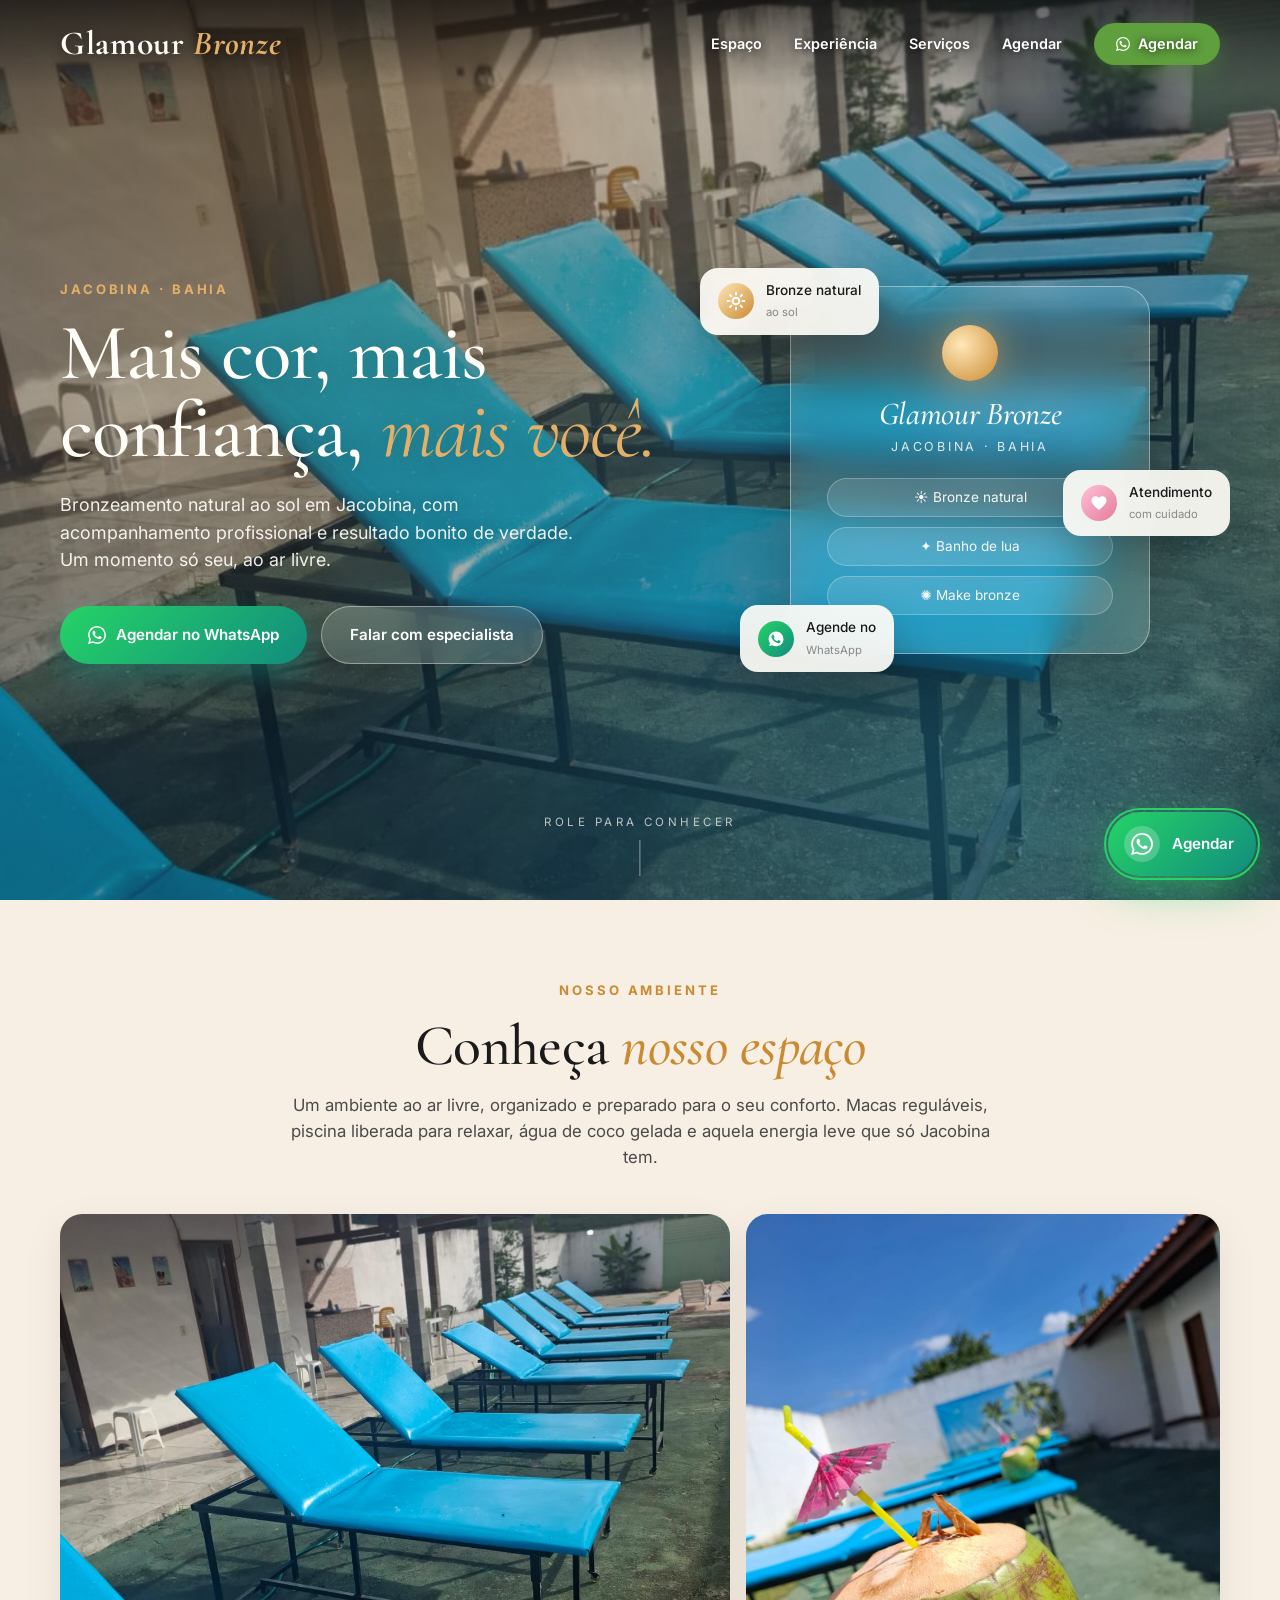
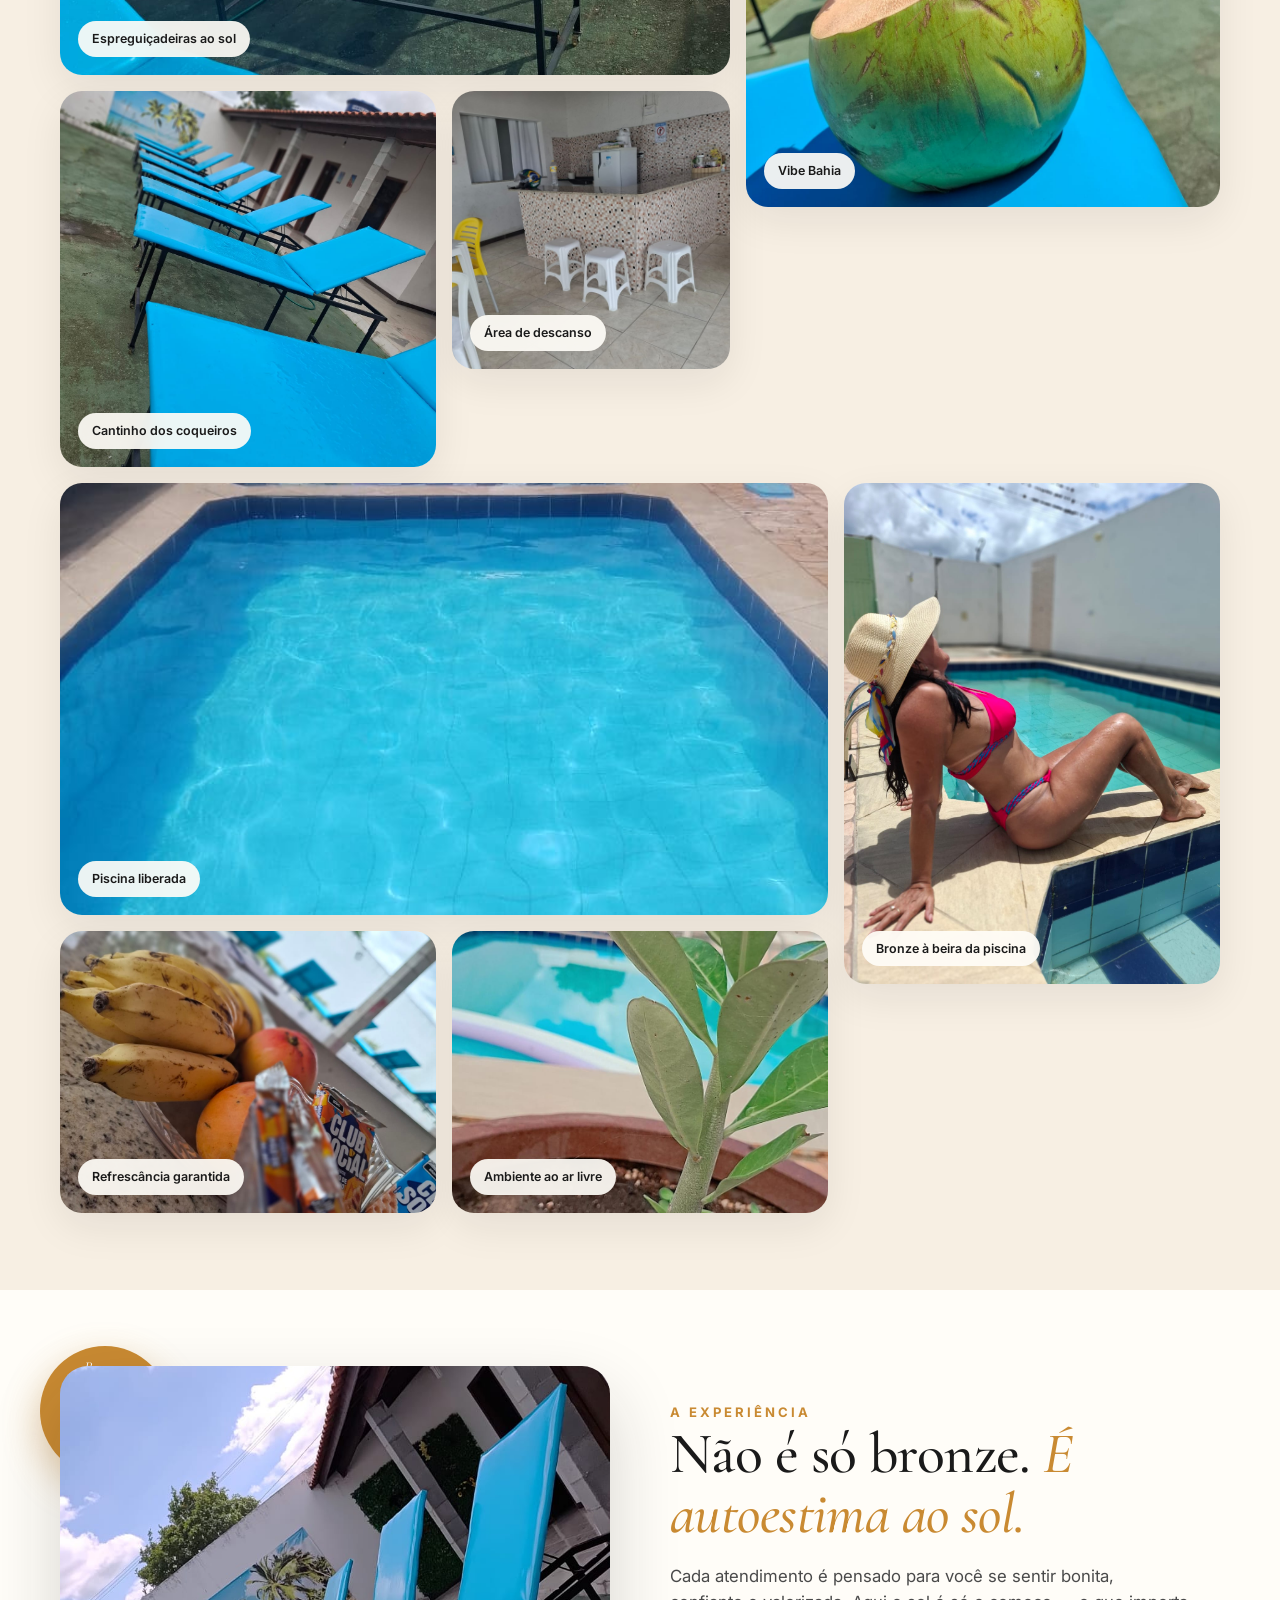
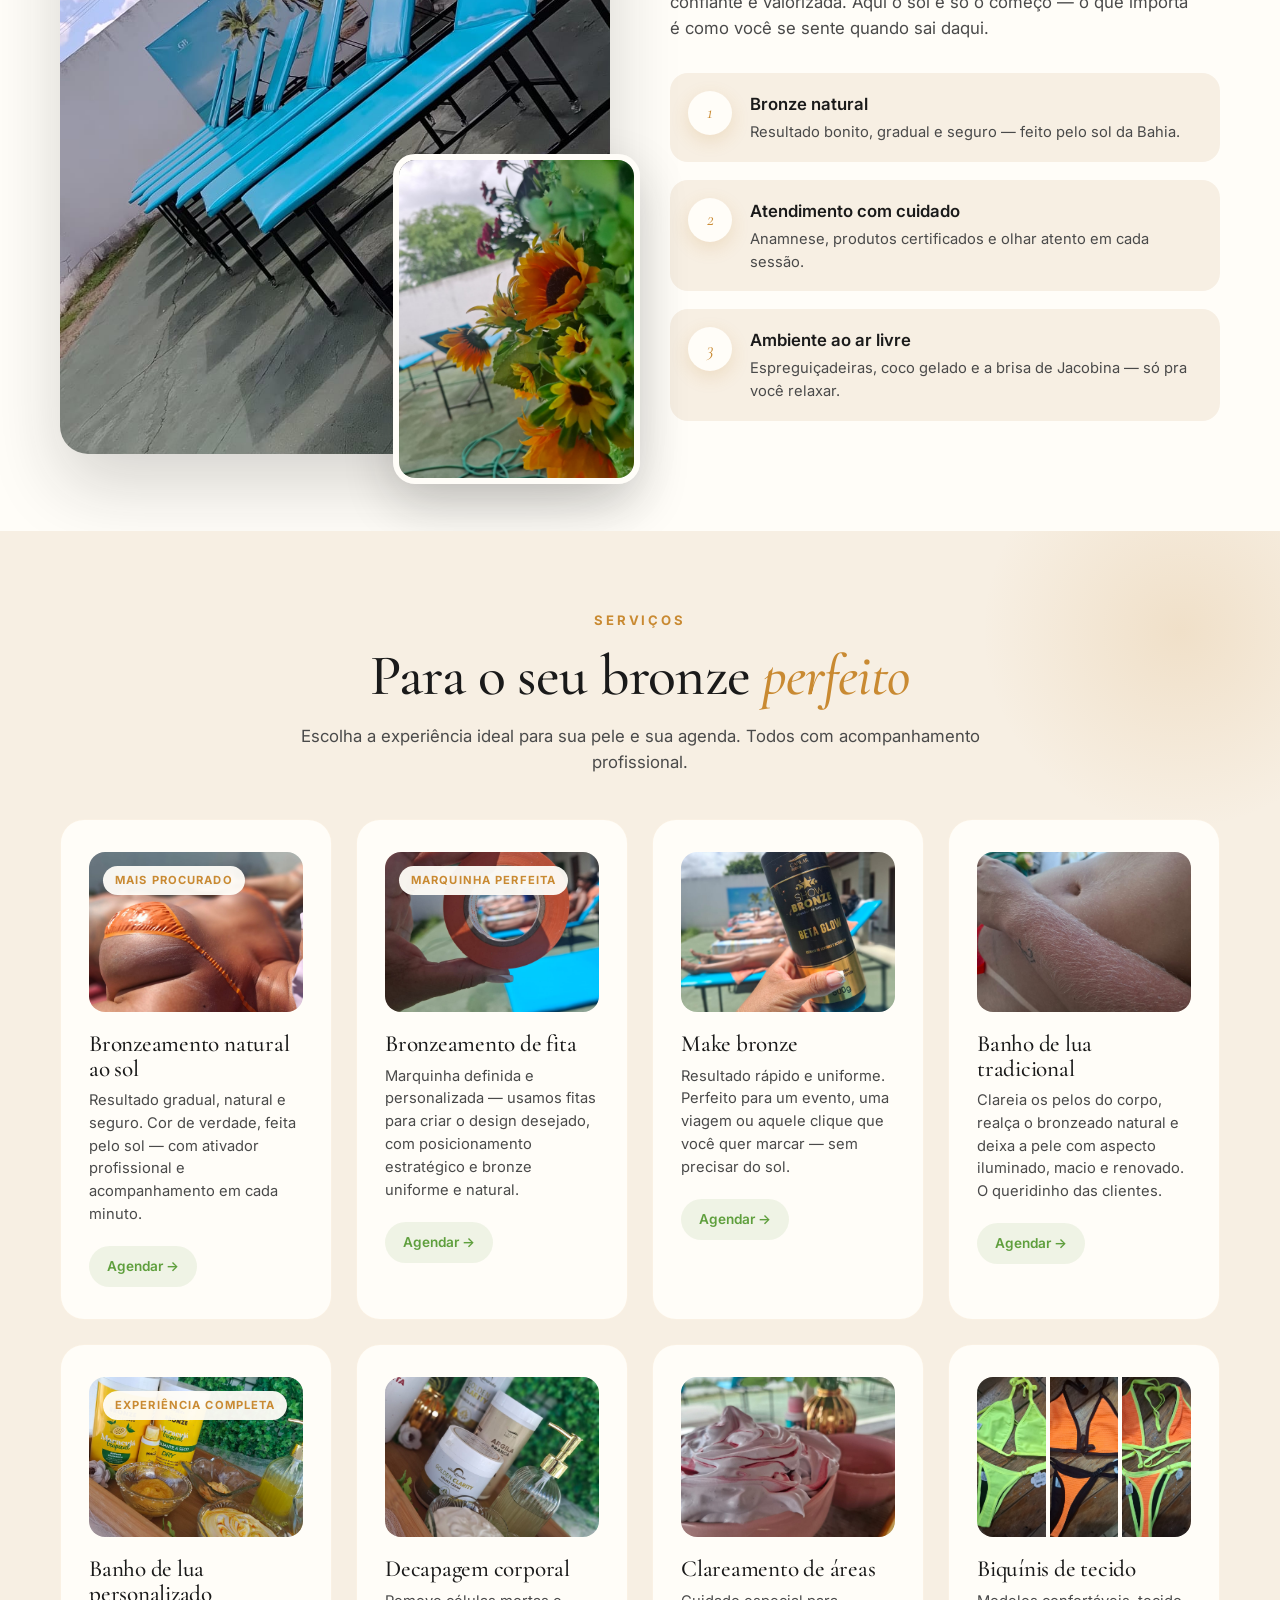
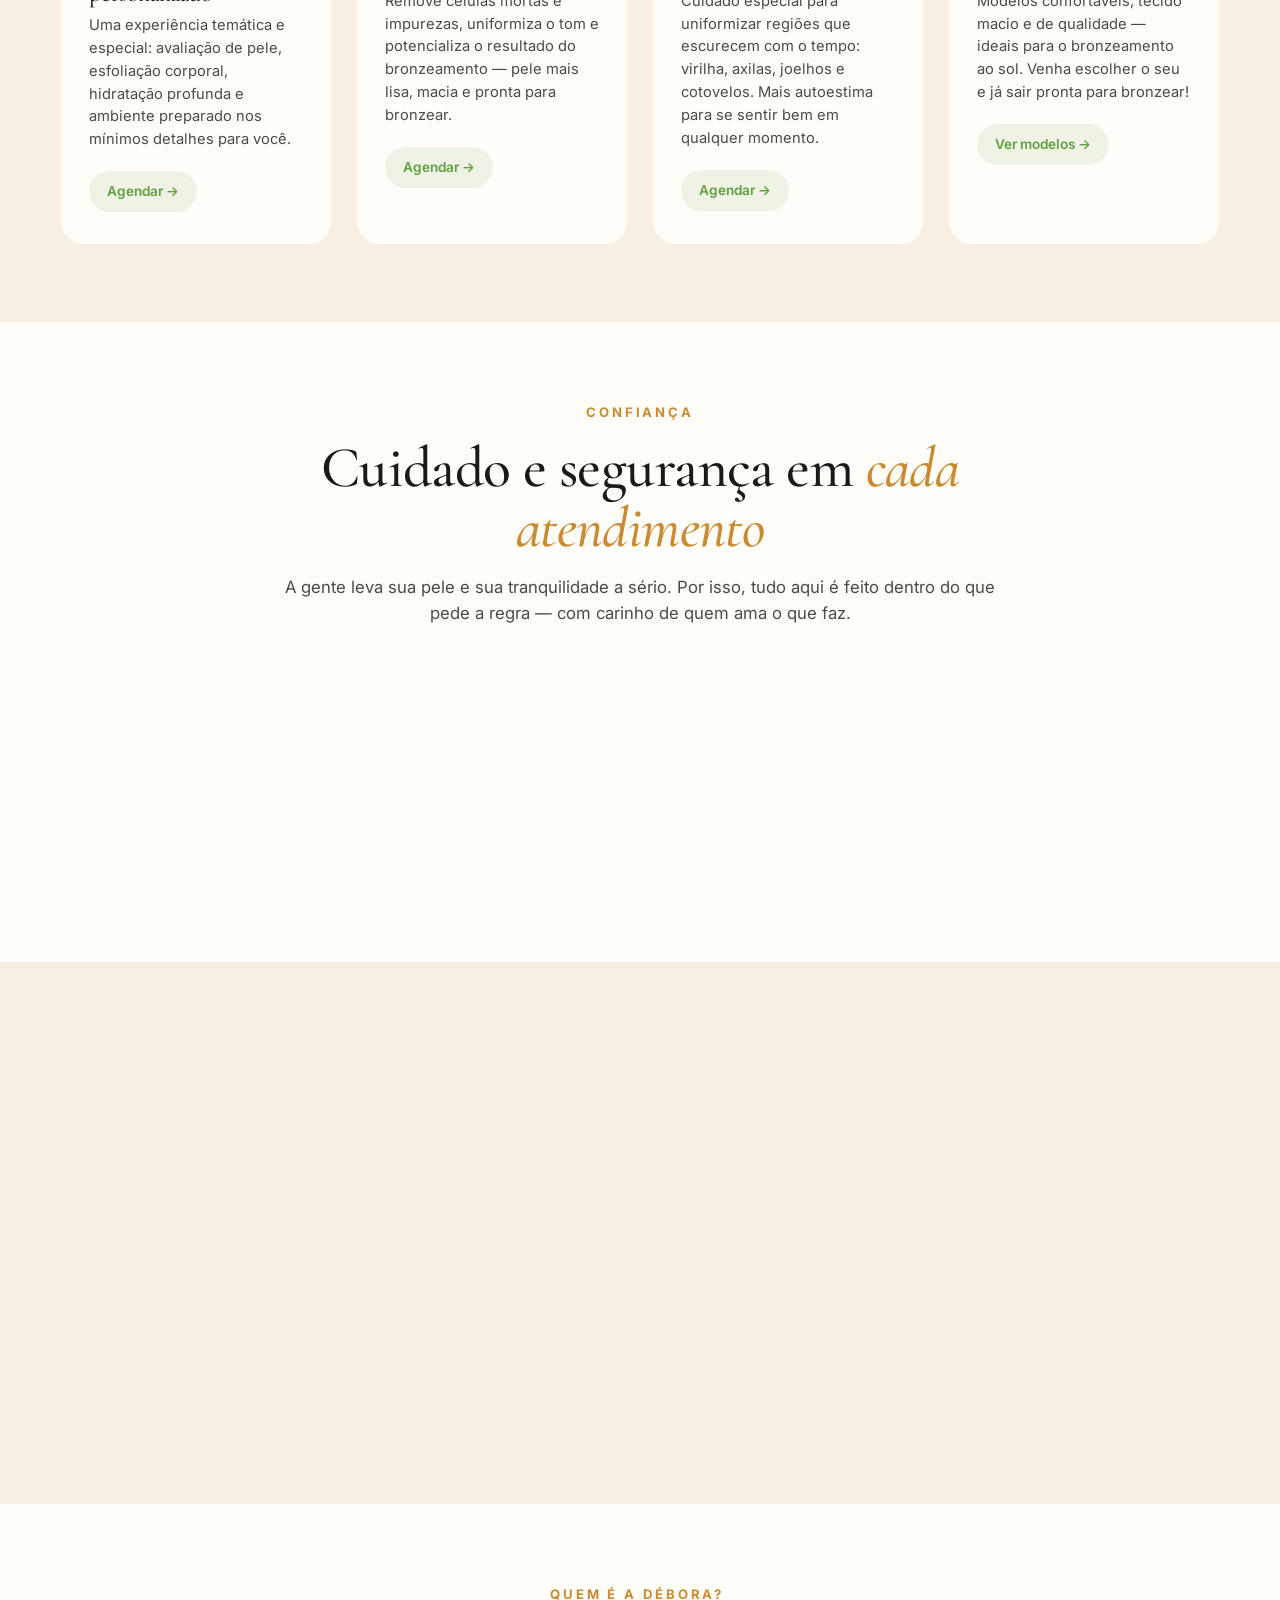
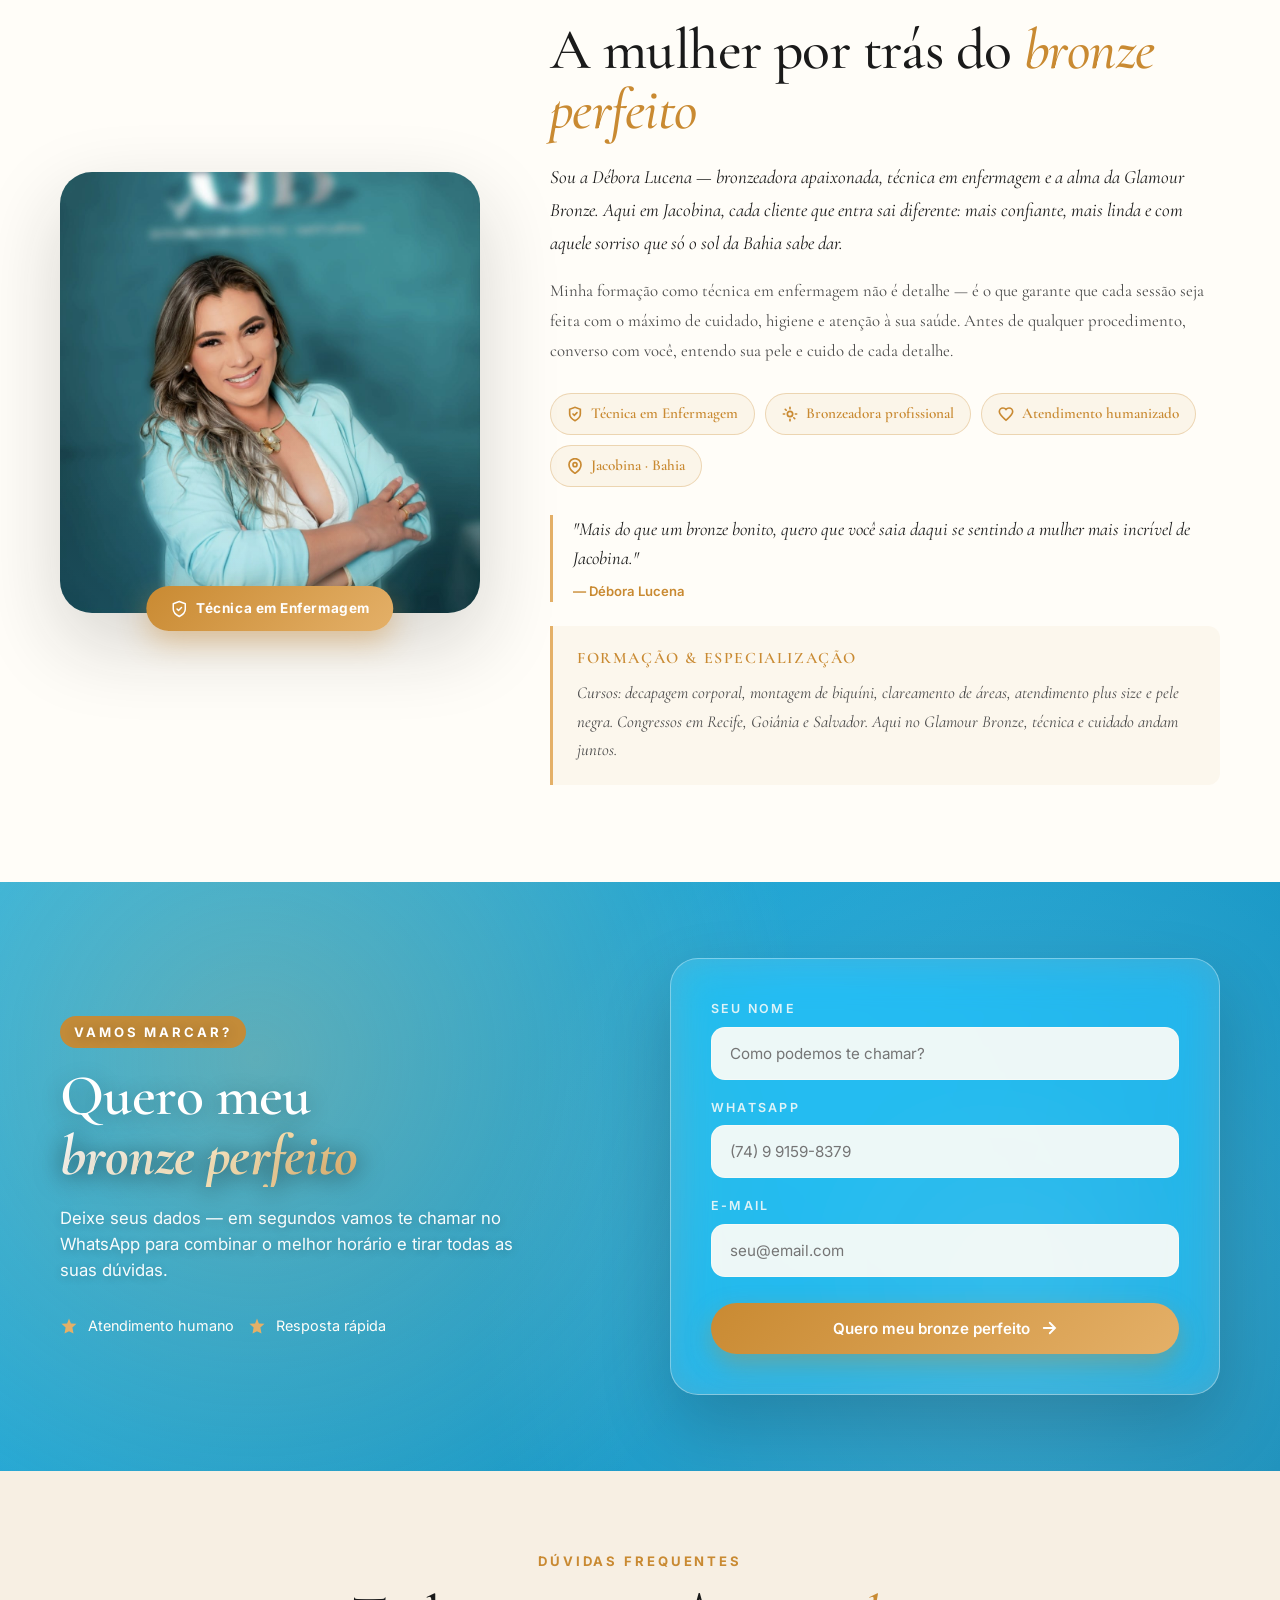
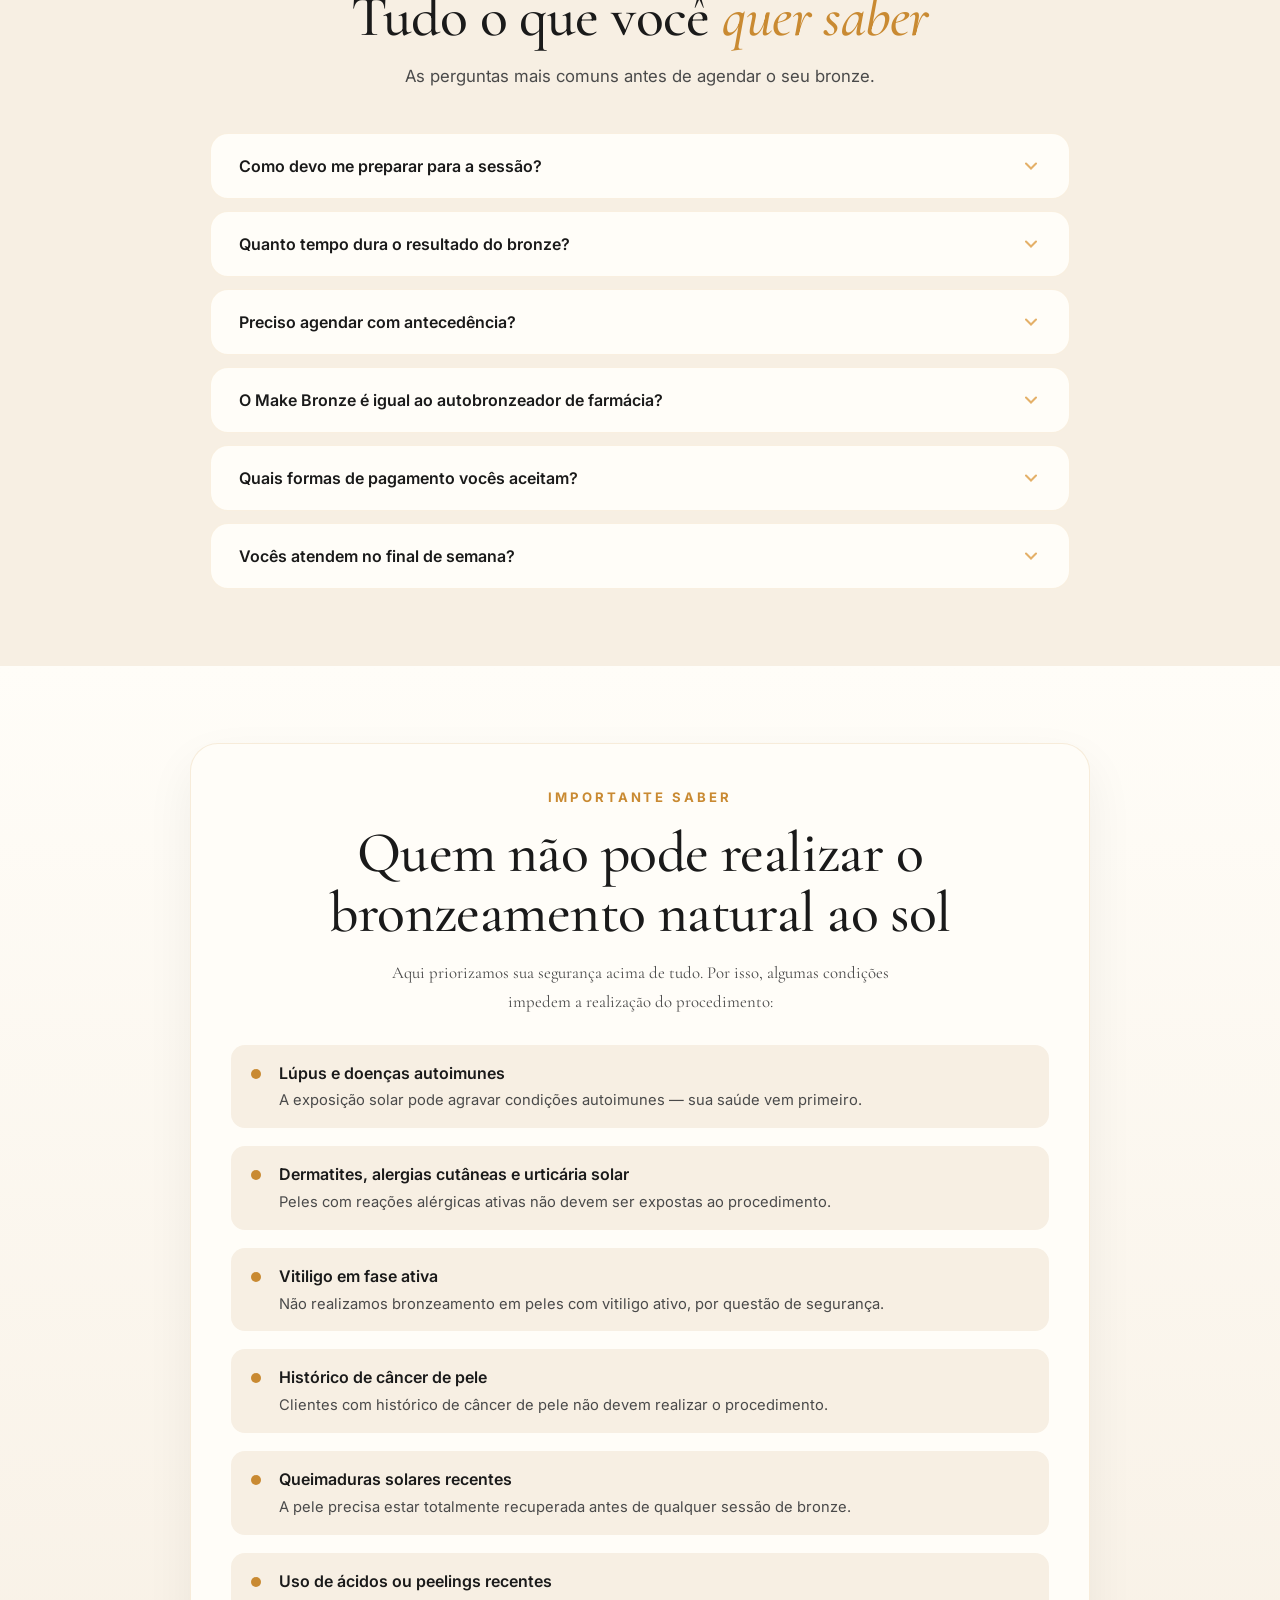
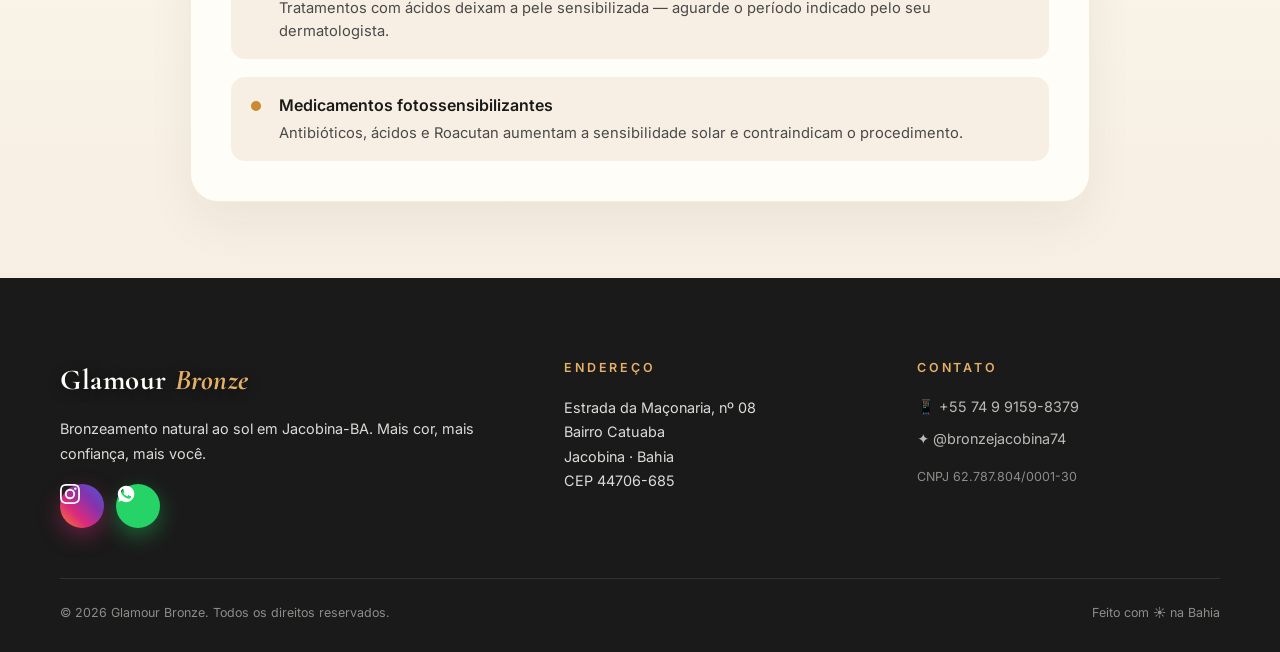
==== index.html @ 9e049994 "feat: novas fotos espaço, biquínis, cursos Débora e correções LP - Galeria: +4 fotos do espaço envia" ====
<!DOCTYPE html>
<html lang="pt-BR">
<head>
<meta charset="UTF-8" />
<meta name="viewport" content="width=device-width, initial-scale=1" />
<title>Glamour Bronze — Bronzeamento Natural ao Sol em Jacobina-BA</title>
<meta name="description" content="Bronzeamento natural ao sol em Jacobina-BA. Bronze natural, banho de lua, make bronze e peeling corporal. Ambiente ao ar livre, atendimento profissional." />
<link rel="preconnect" href="https://fonts.googleapis.com" />
<link rel="preconnect" href="https://fonts.gstatic.com" crossorigin />
<link href="https://fonts.googleapis.com/css2?family=Cormorant+Garamond:ital,wght@0,400;0,500;0,600;1,400;1,500&family=Inter:wght@400;500;600;700&display=swap" rel="stylesheet" />
<link rel="stylesheet" href="styles.css" />
<template id="__bundler_thumbnail" data-bg-color="#29B6E6">
  <svg viewBox="0 0 1200 800" xmlns="http://www.w3.org/2000/svg">
    <rect width="1200" height="800" fill="#29B6E6"/>
    <circle cx="900" cy="220" r="120" fill="#E4B068"/>
    <circle cx="900" cy="220" r="160" fill="none" stroke="#FFE7B8" stroke-width="3" opacity="0.6"/>
    <text x="600" y="430" text-anchor="middle" font-family="Georgia, serif" font-size="92" font-style="italic" fill="#FFFDF8" font-weight="500">Glamour</text>
    <text x="600" y="530" text-anchor="middle" font-family="Georgia, serif" font-size="92" font-style="italic" fill="#E4B068" font-weight="500">Bronze</text>
    <text x="600" y="600" text-anchor="middle" font-family="sans-serif" font-size="22" letter-spacing="8" fill="#FFFDF8" opacity="0.85">JACOBINA · BAHIA</text>
  </svg>
</template>
</head>
<body>

<!-- ============ NAV ============ -->
<nav class="nav" id="nav">
  <a href="#top" class="logo">Glamour <span class="sun">Bronze</span></a>
  <button class="nav-hamburger" id="navHamburger" aria-label="Abrir menu" aria-expanded="false">
    <span></span><span></span><span></span>
  </button>
  <div class="nav-links" id="navLinks">
    <a href="#espaco" onclick="closeMenu()">Espaço</a>
    <a href="#experiencia" onclick="closeMenu()">Experiência</a>
    <a href="#servicos" onclick="closeMenu()">Serviços</a>
    <a href="#agendar" onclick="closeMenu()">Agendar</a>
    <a href="https://wa.me/5574991598379" target="_blank" rel="noopener" class="nav-cta">
      <svg width="14" height="14" viewBox="0 0 24 24" fill="currentColor"><path d="M17.472 14.382c-.297-.149-1.758-.867-2.03-.967-.273-.099-.471-.148-.67.15-.197.297-.767.966-.94 1.164-.173.199-.347.223-.644.075-.297-.15-1.255-.463-2.39-1.475-.883-.788-1.48-1.761-1.653-2.059-.173-.297-.018-.458.13-.606.134-.133.298-.347.446-.52.149-.174.198-.298.298-.497.099-.198.05-.371-.025-.52-.075-.149-.669-1.612-.916-2.207-.242-.579-.487-.5-.669-.51-.173-.007-.371-.01-.57-.01-.198 0-.52.074-.792.372-.272.297-1.04 1.016-1.04 2.479 0 1.462 1.065 2.875 1.213 3.074.149.198 2.096 3.2 5.077 4.487.709.306 1.262.489 1.694.625.712.227 1.36.195 1.871.118.571-.085 1.758-.719 2.006-1.413.248-.694.248-1.289.173-1.413-.074-.124-.272-.198-.57-.347m-5.421 7.403h-.004a9.87 9.87 0 01-5.031-1.378l-.361-.214-3.741.982.998-3.648-.235-.374a9.86 9.86 0 01-1.51-5.26c.001-5.45 4.436-9.884 9.888-9.884 2.64 0 5.122 1.03 6.988 2.898a9.825 9.825 0 012.893 6.994c-.003 5.45-4.437 9.884-9.885 9.884m8.413-18.297A11.815 11.815 0 0012.05 0C5.495 0 .16 5.335.157 11.892c0 2.096.547 4.142 1.588 5.945L.057 24l6.305-1.654a11.882 11.882 0 005.683 1.448h.005c6.554 0 11.89-5.335 11.893-11.893a11.821 11.821 0 00-3.48-8.413z"/></svg>
      Agendar
    </a>
  </div>
</nav>

<!-- ============ HERO ============ -->
<section class="hero" id="top">
  <div class="hero-bg"></div>
  <div class="hero-overlay"></div>

  <div class="hero-grid">
    <div class="hero-text">
      <span class="eyebrow">Jacobina · Bahia</span>
      <h1>Mais cor, mais confiança, <em>mais você.</em></h1>
      <p>Bronzeamento natural ao sol em Jacobina, com acompanhamento profissional e resultado bonito de verdade. Um momento só seu, ao ar livre.</p>
      <div class="cta-row">
        <a href="https://wa.me/5574991598379?text=Ol%C3%A1!%20Quero%20agendar%20meu%20bronze%20✨" target="_blank" rel="noopener" class="btn btn-primary">
          <svg width="18" height="18" viewBox="0 0 24 24" fill="currentColor"><path d="M17.472 14.382c-.297-.149-1.758-.867-2.03-.967-.273-.099-.471-.148-.67.15-.197.297-.767.966-.94 1.164-.173.199-.347.223-.644.075-.297-.15-1.255-.463-2.39-1.475-.883-.788-1.48-1.761-1.653-2.059-.173-.297-.018-.458.13-.606.134-.133.298-.347.446-.52.149-.174.198-.298.298-.497.099-.198.05-.371-.025-.52-.075-.149-.669-1.612-.916-2.207-.242-.579-.487-.5-.669-.51-.173-.007-.371-.01-.57-.01-.198 0-.52.074-.792.372-.272.297-1.04 1.016-1.04 2.479 0 1.462 1.065 2.875 1.213 3.074.149.198 2.096 3.2 5.077 4.487.709.306 1.262.489 1.694.625.712.227 1.36.195 1.871.118.571-.085 1.758-.719 2.006-1.413.248-.694.248-1.289.173-1.413-.074-.124-.272-.198-.57-.347m-5.421 7.403h-.004a9.87 9.87 0 01-5.031-1.378l-.361-.214-3.741.982.998-3.648-.235-.374a9.86 9.86 0 01-1.51-5.26c.001-5.45 4.436-9.884 9.888-9.884 2.64 0 5.122 1.03 6.988 2.898a9.825 9.825 0 012.893 6.994c-.003 5.45-4.437 9.884-9.885 9.884m8.413-18.297A11.815 11.815 0 0012.05 0C5.495 0 .16 5.335.157 11.892c0 2.096.547 4.142 1.588 5.945L.057 24l6.305-1.654a11.882 11.882 0 005.683 1.448h.005c6.554 0 11.89-5.335 11.893-11.893a11.821 11.821 0 00-3.48-8.413z"/></svg>
          Agendar no WhatsApp
        </a>
        <a href="#agendar" class="btn btn-glass">Falar com especialista</a>
      </div>
    </div>

    <div class="hero-card-wrap">
      <!-- Floating cards -->
      <div class="floating float-1">
        <div class="ico sun">
          <svg width="20" height="20" viewBox="0 0 24 24" fill="none" stroke="white" stroke-width="2.5" stroke-linecap="round"><circle cx="12" cy="12" r="4"/><path d="M12 2v2M12 20v2M4.93 4.93l1.41 1.41M17.66 17.66l1.41 1.41M2 12h2M20 12h2M4.93 19.07l1.41-1.41M17.66 6.34l1.41-1.41"/></svg>
        </div>
        <div>Bronze natural<br/><small style="color:#888;font-weight:400">ao sol</small></div>
      </div>
      <div class="floating float-2">
        <div class="ico heart">
          <svg width="18" height="18" viewBox="0 0 24 24" fill="white"><path d="M12 21.35l-1.45-1.32C5.4 15.36 2 12.28 2 8.5 2 5.42 4.42 3 7.5 3c1.74 0 3.41.81 4.5 2.09C13.09 3.81 14.76 3 16.5 3 19.58 3 22 5.42 22 8.5c0 3.78-3.4 6.86-8.55 11.54L12 21.35z"/></svg>
        </div>
        <div>Atendimento<br/><small style="color:#888;font-weight:400">com cuidado</small></div>
      </div>
      <div class="floating float-3">
        <div class="ico wapp">
          <svg width="18" height="18" viewBox="0 0 24 24" fill="white"><path d="M17.472 14.382c-.297-.149-1.758-.867-2.03-.967-.273-.099-.471-.148-.67.15-.197.297-.767.966-.94 1.164-.173.199-.347.223-.644.075-.297-.15-1.255-.463-2.39-1.475-.883-.788-1.48-1.761-1.653-2.059-.173-.297-.018-.458.13-.606.134-.133.298-.347.446-.52.149-.174.198-.298.298-.497.099-.198.05-.371-.025-.52-.075-.149-.669-1.612-.916-2.207-.242-.579-.487-.5-.669-.51-.173-.007-.371-.01-.57-.01-.198 0-.52.074-.792.372-.272.297-1.04 1.016-1.04 2.479 0 1.462 1.065 2.875 1.213 3.074.149.198 2.096 3.2 5.077 4.487.709.306 1.262.489 1.694.625.712.227 1.36.195 1.871.118.571-.085 1.758-.719 2.006-1.413.248-.694.248-1.289.173-1.413-.074-.124-.272-.198-.57-.347m-5.421 7.403h-.004a9.87 9.87 0 01-5.031-1.378l-.361-.214-3.741.982.998-3.648-.235-.374a9.86 9.86 0 01-1.51-5.26c.001-5.45 4.436-9.884 9.888-9.884 2.64 0 5.122 1.03 6.988 2.898a9.825 9.825 0 012.893 6.994c-.003 5.45-4.437 9.884-9.885 9.884"/></svg>
        </div>
        <div>Agende no<br/><small style="color:#888;font-weight:400">WhatsApp</small></div>
      </div>

      <!-- Glass card -->
      <div class="glass-card">
        <div class="sun-icon"></div>
        <h3>Glamour Bronze</h3>
        <div class="tagline">Jacobina · Bahia</div>
        <div class="services-list">
          <div class="service-pill">☀ Bronze natural</div>
          <div class="service-pill">✦ Banho de lua</div>
          <div class="service-pill">✺ Make bronze</div>
        </div>
      </div>
    </div>
  </div>

  <div class="scroll-hint">Role para conhecer</div>
</section>

<!-- ============ ESPACO ============ -->
<section class="espaco" id="espaco">
  <div class="section-head reveal">
    <span class="eyebrow">Nosso ambiente</span>
    <h2>Conheça <em style="font-style:italic;color:var(--dourado)">nosso espaço</em></h2>
    <p>Um ambiente ao ar livre, organizado e preparado para o seu conforto. Macas reguláveis, piscina liberada para relaxar, água de coco gelada e aquela energia leve que só Jacobina tem.</p>
  </div>

  <div class="gallery reveal">
    <div class="tile t1">
      <img src="img/espreguicadeiras-hero.jpeg" alt="Espreguiçadeiras azuis Glamour Bronze" loading="lazy" />
      <div class="label">Espreguiçadeiras ao sol</div>
    </div>
    <div class="tile t2">
      <img src="img/coco-drink.jpeg" alt="Coco verde com guarda-chuva" loading="lazy" />
      <div class="label">Vibe Bahia</div>
    </div>
    <div class="tile t3">
      <img src="img/espreguicadeiras-mural.jpeg" alt="Mural de coqueiros" loading="lazy" />
      <div class="label">Cantinho dos coqueiros</div>
    </div>
    <div class="tile t4">
      <img src="img/bar-area.jpeg" alt="Área de descanso" loading="lazy" />
      <div class="label">Área de descanso</div>
    </div>
    <div class="tile t5">
      <img src="img/piscina-espaco.jpeg" alt="Piscina Glamour Bronze" loading="lazy" />
      <div class="label">Piscina liberada</div>
    </div>
    <div class="tile t6">
      <img src="img/bronzeada-piscina.jpeg" alt="Bronze à beira da piscina" loading="lazy" />
      <div class="label">Bronze à beira da piscina</div>
    </div>
    <div class="tile t7">
      <img src="img/petiscos-espaco.jpeg" alt="Frutas e petiscos Glamour Bronze" loading="lazy" />
      <div class="label">Refrescância garantida</div>
    </div>
    <div class="tile t8">
      <img src="img/jardim-piscina.jpeg" alt="Jardim e piscina Glamour Bronze" loading="lazy" />
      <div class="label">Ambiente ao ar livre</div>
    </div>
  </div>
</section>

<!-- ============ EXPERIENCIA ============ -->
<section class="experiencia" id="experiencia">
  <div class="exp-grid">
    <div class="exp-image-stack reveal">
      <div class="badge-float"><span>Bronze</span><span>natural</span><span>ao sol ✦</span></div>
      <div class="img-main">
        <img src="img/espreguicadeiras-vertical.jpeg" alt="Ambiente Glamour Bronze" loading="lazy" />
      </div>
      <div class="img-acc">
        <img src="img/girassois.jpeg" alt="Girassóis no espaço" loading="lazy" />
      </div>
    </div>

    <div class="exp-text reveal">
      <span class="eyebrow">A experiência</span>
      <h2>Não é só bronze. <em>É autoestima ao sol.</em></h2>
      <p>Cada atendimento é pensado para você se sentir bonita, confiante e valorizada. Aqui o sol é só o começo — o que importa é como você se sente quando sai daqui.</p>

      <div class="exp-features">
        <div class="exp-feat">
          <div class="num">1</div>
          <div><h4>Bronze natural</h4><p>Resultado bonito, gradual e seguro — feito pelo sol da Bahia.</p></div>
        </div>
        <div class="exp-feat">
          <div class="num">2</div>
          <div><h4>Atendimento com cuidado</h4><p>Anamnese, produtos certificados e olhar atento em cada sessão.</p></div>
        </div>
        <div class="exp-feat">
          <div class="num">3</div>
          <div><h4>Ambiente ao ar livre</h4><p>Espreguiçadeiras, coco gelado e a brisa de Jacobina — só pra você relaxar.</p></div>
        </div>
      </div>
    </div>
  </div>
</section>

<!-- ============ SERVICOS ============ -->
<section class="servicos" id="servicos">
  <div class="section-head reveal">
    <span class="eyebrow">Serviços</span>
    <h2>Para o seu bronze <em style="font-style:italic;color:var(--dourado)">perfeito</em></h2>
    <p>Escolha a experiência ideal para sua pele e sua agenda. Todos com acompanhamento profissional.</p>
  </div>

  <div class="serv-grid">
    <div class="serv-card reveal">
      <div class="serv-img">
        <span class="badge">Mais procurado</span>
        <img src="img/bronzeamento-natural.jpeg" alt="Bronzeamento natural ao sol" loading="lazy" />
      </div>
      <h3>Bronzeamento natural ao sol</h3>
      <p>Resultado gradual, natural e seguro. Cor de verdade, feita pelo sol — com ativador profissional e acompanhamento em cada minuto.</p>
      <a href="https://wa.me/5574991598379?text=Quero%20agendar%20o%20Bronzeamento%20natural%20ao%20sol" target="_blank" rel="noopener" class="agendar">Agendar →</a>
    </div>

    <div class="serv-card reveal">
      <div class="serv-img">
        <span class="badge">Marquinha perfeita</span>
        <img src="img/bronzeamento-fita.jpeg" alt="Bronzeamento de fita" loading="lazy" />
      </div>
      <h3>Bronzeamento de fita</h3>
      <p>Marquinha definida e personalizada — usamos fitas para criar o design desejado, com posicionamento estratégico e bronze uniforme e natural.</p>
      <a href="https://wa.me/5574991598379?text=Quero%20agendar%20o%20Bronzeamento%20de%20fita" target="_blank" rel="noopener" class="agendar">Agendar →</a>
    </div>

    <div class="serv-card reveal">
      <div class="serv-img">
        <img src="img/make-bronze.jpeg" alt="Make bronze" loading="lazy" />
      </div>
      <h3>Make bronze</h3>
      <p>Resultado rápido e uniforme. Perfeito para um evento, uma viagem ou aquele clique que você quer marcar — sem precisar do sol.</p>
      <a href="https://wa.me/5574991598379?text=Quero%20agendar%20o%20Make%20Bronze" target="_blank" rel="noopener" class="agendar">Agendar →</a>
    </div>

    <div class="serv-card reveal">
      <div class="serv-img">
        <img src="img/banho-lua-tradicional.jpeg" alt="Banho de lua tradicional" loading="lazy" />
      </div>
      <h3>Banho de lua tradicional</h3>
      <p>Clareia os pelos do corpo, realça o bronzeado natural e deixa a pele com aspecto iluminado, macio e renovado. O queridinho das clientes.</p>
      <a href="https://wa.me/5574991598379?text=Quero%20agendar%20o%20Banho%20de%20Lua%20Tradicional" target="_blank" rel="noopener" class="agendar">Agendar →</a>
    </div>

    <div class="serv-card reveal">
      <div class="serv-img">
        <span class="badge">Experiência completa</span>
        <img src="img/banho-lua-personalizado.jpeg" alt="Banho de lua personalizado" loading="lazy" />
      </div>
      <h3>Banho de lua personalizado</h3>
      <p>Uma experiência temática e especial: avaliação de pele, esfoliação corporal, hidratação profunda e ambiente preparado nos mínimos detalhes para você.</p>
      <a href="https://wa.me/5574991598379?text=Quero%20agendar%20o%20Banho%20de%20Lua%20Personalizado" target="_blank" rel="noopener" class="agendar">Agendar →</a>
    </div>

    <div class="serv-card reveal">
      <div class="serv-img">
        <img src="img/decapagem-corporal.jpeg" alt="Decapagem corporal" loading="lazy" />
      </div>
      <h3>Decapagem corporal</h3>
      <p>Remove células mortas e impurezas, uniformiza o tom e potencializa o resultado do bronzeamento — pele mais lisa, macia e pronta para bronzear.</p>
      <a href="https://wa.me/5574991598379?text=Quero%20agendar%20a%20Decapagem%20Corporal" target="_blank" rel="noopener" class="agendar">Agendar →</a>
    </div>

    <div class="serv-card reveal">
      <div class="serv-img">
        <img src="img/clareamento-areas.jpeg" alt="Clareamento de áreas" loading="lazy" />
      </div>
      <h3>Clareamento de áreas</h3>
      <p>Cuidado especial para uniformizar regiões que escurecem com o tempo: virilha, axilas, joelhos e cotovelos. Mais autoestima para se sentir bem em qualquer momento.</p>
      <a href="https://wa.me/5574991598379?text=Quero%20agendar%20o%20Clareamento%20de%20%C3%81reas" target="_blank" rel="noopener" class="agendar">Agendar →</a>
    </div>

    <div class="serv-card reveal">
      <div class="serv-img serv-img--biq">
        <img src="img/biquini-tecido-neon.jpeg" alt="Biquíni neon Glamour Bronze" loading="lazy" />
        <img src="img/biquini-tecido-laranja.jpeg" alt="Biquíni laranja Glamour Bronze" loading="lazy" />
        <img src="img/biquini-tecido-neon-preto.jpeg" alt="Biquíni texturizado Glamour Bronze" loading="lazy" />
      </div>
      <h3>Biquínis de tecido</h3>
      <p>Modelos confortáveis, tecido macio e de qualidade — ideais para o bronzeamento ao sol. Venha escolher o seu e já sair pronta para bronzear!</p>
      <a href="https://wa.me/5574991598379?text=Quero%20ver%20os%20biqu%C3%ADnis%20de%20tecido" target="_blank" rel="noopener" class="agendar">Ver modelos →</a>
    </div>
  </div>
</section>

<!-- ============ SEGURANCA ============ -->
<section class="seguranca">
  <div class="section-head reveal">
    <span class="eyebrow">Confiança</span>
    <h2>Cuidado e segurança em <em style="font-style:italic;color:var(--dourado)">cada atendimento</em></h2>
    <p>A gente leva sua pele e sua tranquilidade a sério. Por isso, tudo aqui é feito dentro do que pede a regra — com carinho de quem ama o que faz.</p>
  </div>

  <div class="seg-grid">
    <div class="seg-card reveal">
      <div class="seg-icon">
        <svg viewBox="0 0 24 24" fill="none" stroke="currentColor" stroke-width="2" stroke-linecap="round" stroke-linejoin="round"><path d="M12 22s8-4 8-10V5l-8-3-8 3v7c0 6 8 10 8 10z"/><path d="M9 12l2 2 4-4"/></svg>
      </div>
      <h4>Aprovação Anvisa</h4>
      <p>Produtos certificados e dentro das normas da Anvisa.</p>
    </div>
    <div class="seg-card reveal">
      <div class="seg-icon">
        <svg viewBox="0 0 24 24" fill="none" stroke="currentColor" stroke-width="2" stroke-linecap="round" stroke-linejoin="round"><path d="M14 2H6a2 2 0 0 0-2 2v16a2 2 0 0 0 2 2h12a2 2 0 0 0 2-2V8z"/><polyline points="14 2 14 8 20 8"/><line x1="9" y1="15" x2="15" y2="15"/></svg>
      </div>
      <h4>Alvará sanitário</h4>
      <p>Espaço regularizado para a sua tranquilidade.</p>
    </div>
    <div class="seg-card reveal">
      <div class="seg-icon">
        <svg viewBox="0 0 24 24" fill="none" stroke="currentColor" stroke-width="2" stroke-linecap="round" stroke-linejoin="round"><rect x="3" y="4" width="18" height="18" rx="2"/><line x1="8" y1="10" x2="16" y2="10"/><line x1="8" y1="14" x2="14" y2="14"/></svg>
      </div>
      <h4>Ficha de anamnese</h4>
      <p>Avaliação completa antes de cada atendimento.</p>
    </div>
    <div class="seg-card reveal">
      <div class="seg-icon">
        <svg viewBox="0 0 24 24" fill="none" stroke="currentColor" stroke-width="2" stroke-linecap="round" stroke-linejoin="round"><path d="M16 21v-2a4 4 0 0 0-4-4H6a4 4 0 0 0-4 4v2"/><circle cx="9" cy="7" r="4"/><path d="M22 11l-3 3-2-2"/></svg>
      </div>
      <h4>Termo de imagem</h4>
      <p>Sua privacidade respeitada e formalizada por escrito.</p>
    </div>
  </div>
</section>

<!-- ============ DEPOIMENTOS ============ -->
<section class="depoimentos">
  <div class="section-head reveal">
    <span class="eyebrow">Quem já foi</span>
    <h2>Histórias <em style="font-style:italic;color:var(--dourado)">que aquecem</em></h2>
  </div>

  <div class="dep-grid">
    <div class="dep-card reveal">
      <div class="stars">★★★★★</div>
      <p class="quote">Me senti muito mais confiante. Saí de lá com uma cor linda e uma autoestima nova.</p>
      <div class="author">
        <div class="avatar">L</div>
        <div class="author-info"><strong>Luana M.</strong><span>Cliente · Jacobina</span></div>
      </div>
    </div>
    <div class="dep-card reveal">
      <div class="stars">★★★★★</div>
      <p class="quote">Ambiente organizado e atendimento seguro. Senti que estavam cuidando da minha pele de verdade.</p>
      <div class="author">
        <div class="avatar">R</div>
        <div class="author-info"><strong>Raquel S.</strong><span>Cliente · Jacobina</span></div>
      </div>
    </div>
    <div class="dep-card reveal">
      <div class="stars">★★★★★</div>
      <p class="quote">Resultado lindo e natural. Não tem aquela cor falsa — tem cor de verão de verdade.</p>
      <div class="author">
        <div class="avatar">C</div>
        <div class="author-info"><strong>Camila A.</strong><span>Cliente · Jacobina</span></div>
      </div>
    </div>
  </div>
</section>

<!-- ============ SOBRE A DEBORA ============ -->
<section class="debora" id="debora">
  <div class="deb-grid">
    <div class="deb-img-wrap reveal">
      <div class="deb-img-frame">
        <img src="img/debora.jpeg" alt="Débora Lucena — Glamour Bronze" loading="lazy" />
      </div>
      <div class="deb-badge">
        <svg width="18" height="18" viewBox="0 0 24 24" fill="none" stroke="currentColor" stroke-width="2" stroke-linecap="round" stroke-linejoin="round"><path d="M12 22s8-4 8-10V5l-8-3-8 3v7c0 6 8 10 8 10z"/><path d="M9 12l2 2 4-4"/></svg>
        Técnica em Enfermagem
      </div>
    </div>

    <div class="deb-text reveal">
      <span class="eyebrow">Quem é a Débora?</span>
      <h2>A mulher por trás do <em>bronze perfeito</em></h2>
      <p class="deb-intro">Sou a Débora Lucena — bronzeadora apaixonada, técnica em enfermagem e a alma da Glamour Bronze. Aqui em Jacobina, cada cliente que entra sai diferente: mais confiante, mais linda e com aquele sorriso que só o sol da Bahia sabe dar.</p>
      <p class="deb-body">Minha formação como técnica em enfermagem não é detalhe — é o que garante que cada sessão seja feita com o máximo de cuidado, higiene e atenção à sua saúde. Antes de qualquer procedimento, converso com você, entendo sua pele e cuido de cada detalhe.</p>

      <div class="deb-pills">
        <div class="deb-pill">
          <svg width="16" height="16" viewBox="0 0 24 24" fill="none" stroke="currentColor" stroke-width="2.5" stroke-linecap="round"><path d="M12 22s8-4 8-10V5l-8-3-8 3v7c0 6 8 10 8 10z"/><path d="M9 12l2 2 4-4"/></svg>
          Técnica em Enfermagem
        </div>
        <div class="deb-pill">
          <svg width="16" height="16" viewBox="0 0 24 24" fill="none" stroke="currentColor" stroke-width="2.5" stroke-linecap="round"><circle cx="12" cy="12" r="4"/><path d="M12 2v2M12 20v2M4.93 4.93l1.41 1.41M17.66 17.66l1.41 1.41M2 12h2M20 12h2"/></svg>
          Bronzeadora profissional
        </div>
        <div class="deb-pill">
          <svg width="16" height="16" viewBox="0 0 24 24" fill="none" stroke="currentColor" stroke-width="2.5" stroke-linecap="round"><path d="M12 21.35l-1.45-1.32C5.4 15.36 2 12.28 2 8.5 2 5.42 4.42 3 7.5 3c1.74 0 3.41.81 4.5 2.09C13.09 3.81 14.76 3 16.5 3 19.58 3 22 5.42 22 8.5c0 3.78-3.4 6.86-8.55 11.54L12 21.35z"/></svg>
          Atendimento humanizado
        </div>
        <div class="deb-pill">
          <svg width="16" height="16" viewBox="0 0 24 24" fill="none" stroke="currentColor" stroke-width="2.5" stroke-linecap="round"><path d="M21 10c0 7-9 13-9 13s-9-6-9-13a9 9 0 0 1 18 0z"/><circle cx="12" cy="10" r="3"/></svg>
          Jacobina · Bahia
        </div>
      </div>

      <blockquote class="deb-quote">
        "Mais do que um bronze bonito, quero que você saia daqui se sentindo a mulher mais incrível de Jacobina."
        <cite>— Débora Lucena</cite>
      </blockquote>

      <div class="deb-cursos">
        <h4>Formação &amp; especialização</h4>
        <p>Cursos: decapagem corporal, montagem de biquíni, clareamento de áreas, atendimento plus size e pele negra. Congressos em Recife, Goiânia e Salvador. Aqui no Glamour Bronze, técnica e cuidado andam juntos.</p>
      </div>
    </div>
  </div>
</section>

<!-- ============ FORMULARIO ============ -->
<section class="form-section" id="agendar">
  <div class="form-grid">
    <div class="form-text reveal">
      <span class="eyebrow">Vamos marcar?</span>
      <h2>Quero meu <em>bronze perfeito</em></h2>
      <p>Deixe seus dados — em segundos vamos te chamar no WhatsApp para combinar o melhor horário e tirar todas as suas dúvidas.</p>
      <div style="margin-top:32px;display:flex;gap:14px;flex-wrap:wrap">
        <div style="display:flex;align-items:center;gap:10px;font-size:0.9rem">
          <svg width="18" height="18" viewBox="0 0 24 24" fill="var(--dourado-soft)"><path d="M12 2L9.5 8.5 2 9l5.5 5L6 22l6-3 6 3-1.5-8L22 9l-7.5-.5z"/></svg>
          Atendimento humano
        </div>
        <div style="display:flex;align-items:center;gap:10px;font-size:0.9rem">
          <svg width="18" height="18" viewBox="0 0 24 24" fill="var(--dourado-soft)"><path d="M12 2L9.5 8.5 2 9l5.5 5L6 22l6-3 6 3-1.5-8L22 9l-7.5-.5z"/></svg>
          Resposta rápida
        </div>
      </div>
    </div>

    <form class="form-card reveal" id="leadForm" novalidate>
      <div class="field">
        <label for="nome">Seu nome</label>
        <input type="text" id="nome" name="nome" placeholder="Como podemos te chamar?" required />
      </div>
      <div class="field">
        <label for="whats">WhatsApp</label>
        <input type="tel" id="whats" name="whatsapp" placeholder="(74) 9 9159-8379" required />
      </div>
      <div class="field">
        <label for="email">E-mail</label>
        <input type="email" id="email" name="email" placeholder="seu@email.com" required />
      </div>
      <button type="submit" class="btn btn-gold" id="formBtn">
        Quero meu bronze perfeito
        <svg width="18" height="18" viewBox="0 0 24 24" fill="none" stroke="currentColor" stroke-width="2.5" stroke-linecap="round"><path d="M5 12h14M13 5l7 7-7 7"/></svg>
      </button>
      <p class="form-success" id="formSuccess" style="display:none">✅ Recebemos! Vamos te chamar no WhatsApp em instantes.</p>
    </form>
  </div>
</section>

<!-- ============ FAQ ============ -->
<section class="faq-section">
  <div class="section-head reveal">
    <span class="eyebrow">Dúvidas frequentes</span>
    <h2>Tudo o que você <em style="font-style:italic;color:var(--dourado)">quer saber</em></h2>
    <p>As perguntas mais comuns antes de agendar o seu bronze.</p>
  </div>
  <div class="faq-list">
    <div class="faq-item">
      <button class="faq-question" aria-expanded="false">
        Como devo me preparar para a sessão?
        <svg class="faq-arrow" width="20" height="20" viewBox="0 0 24 24" fill="none" stroke="currentColor" stroke-width="2.5" stroke-linecap="round"><path d="M6 9l6 6 6-6"/></svg>
      </button>
      <div class="faq-answer"><p>Esfolie a pele no dia anterior (nunca no dia da sessão), chegue sem creme ou maquiagem no corpo e bem hidratada. Isso garante um bronze mais uniforme e duradouro.</p></div>
    </div>
    <div class="faq-item">
      <button class="faq-question" aria-expanded="false">
        Quanto tempo dura o resultado do bronze?
        <svg class="faq-arrow" width="20" height="20" viewBox="0 0 24 24" fill="none" stroke="currentColor" stroke-width="2.5" stroke-linecap="round"><path d="M6 9l6 6 6-6"/></svg>
      </button>
      <div class="faq-answer"><p>Com cuidados básicos (hidratação diária e evitar esfoliantes por 3-4 dias), o bronze natural ao sol dura de 7 a 15 dias. O Make Bronze dura de 5 a 7 dias.</p></div>
    </div>
    <div class="faq-item">
      <button class="faq-question" aria-expanded="false">
        Preciso agendar com antecedência?
        <svg class="faq-arrow" width="20" height="20" viewBox="0 0 24 24" fill="none" stroke="currentColor" stroke-width="2.5" stroke-linecap="round"><path d="M6 9l6 6 6-6"/></svg>
      </button>
      <div class="faq-answer"><p>Sim! Atendemos exclusivamente com hora marcada para garantir atenção total a você. As vagas são limitadas — agende pelo WhatsApp com antecedência, especialmente para fins de semana.</p></div>
    </div>
    <div class="faq-item">
      <button class="faq-question" aria-expanded="false">
        O Make Bronze é igual ao autobronzeador de farmácia?
        <svg class="faq-arrow" width="20" height="20" viewBox="0 0 24 24" fill="none" stroke="currentColor" stroke-width="2.5" stroke-linecap="round"><path d="M6 9l6 6 6-6"/></svg>
      </button>
      <div class="faq-answer"><p>Não! Usamos produtos profissionais certificados pela Anvisa, aplicados com técnica especializada. Resultado uniforme e natural — sem manchas, sem cheiro forte, sem cor alaranjada de prateleira.</p></div>
    </div>
    <div class="faq-item">
      <button class="faq-question" aria-expanded="false">
        Quais formas de pagamento vocês aceitam?
        <svg class="faq-arrow" width="20" height="20" viewBox="0 0 24 24" fill="none" stroke="currentColor" stroke-width="2.5" stroke-linecap="round"><path d="M6 9l6 6 6-6"/></svg>
      </button>
      <div class="faq-answer"><p>Aceitamos Pix, cartão de débito e crédito. O pagamento é feito no dia do atendimento.</p></div>
    </div>
    <div class="faq-item">
      <button class="faq-question" aria-expanded="false">
        Vocês atendem no final de semana?
        <svg class="faq-arrow" width="20" height="20" viewBox="0 0 24 24" fill="none" stroke="currentColor" stroke-width="2.5" stroke-linecap="round"><path d="M6 9l6 6 6-6"/></svg>
      </button>
      <div class="faq-answer"><p>Sim! Atendemos de segunda a domingo, das 8h às 15h. Agende com antecedência para garantir seu horário.</p></div>
    </div>
  </div>
</section>

<!-- ============ RESTRICOES ============ -->
<section class="restricoes">
  <div class="restr-card reveal">
    <div style="text-align:center">
      <span class="eyebrow">Importante saber</span>
      <h2 style="margin-top:14px">Quem não pode realizar o bronzeamento natural ao sol</h2>
      <p style="font-family:'Cormorant Garamond',serif;color:var(--grafite-soft);max-width:560px;margin:14px auto 0;font-size:1.05rem;line-height:1.75;">Aqui priorizamos sua segurança acima de tudo. Por isso, algumas condições impedem a realização do procedimento:</p>
    </div>
    <div class="restr-list">
      <div class="restr-item"><div class="dot"></div><div><h4>Lúpus e doenças autoimunes</h4><p>A exposição solar pode agravar condições autoimunes — sua saúde vem primeiro.</p></div></div>
      <div class="restr-item"><div class="dot"></div><div><h4>Dermatites, alergias cutâneas e urticária solar</h4><p>Peles com reações alérgicas ativas não devem ser expostas ao procedimento.</p></div></div>
      <div class="restr-item"><div class="dot"></div><div><h4>Vitiligo em fase ativa</h4><p>Não realizamos bronzeamento em peles com vitiligo ativo, por questão de segurança.</p></div></div>
      <div class="restr-item"><div class="dot"></div><div><h4>Histórico de câncer de pele</h4><p>Clientes com histórico de câncer de pele não devem realizar o procedimento.</p></div></div>
      <div class="restr-item"><div class="dot"></div><div><h4>Queimaduras solares recentes</h4><p>A pele precisa estar totalmente recuperada antes de qualquer sessão de bronze.</p></div></div>
      <div class="restr-item"><div class="dot"></div><div><h4>Uso de ácidos ou peelings recentes</h4><p>Tratamentos com ácidos deixam a pele sensibilizada — aguarde o período indicado pelo seu dermatologista.</p></div></div>
      <div class="restr-item"><div class="dot"></div><div><h4>Medicamentos fotossensibilizantes</h4><p>Antibióticos, ácidos e Roacutan aumentam a sensibilidade solar e contraindicam o procedimento.</p></div></div>
    </div>
  </div>
</section>

<!-- ============ FOOTER ============ -->
<footer class="footer">
  <div class="footer-grid">
    <div>
      <a href="#top" class="logo">Glamour <span style="color:var(--dourado-soft);font-style:italic">Bronze</span></a>
      <p>Bronzeamento natural ao sol em Jacobina-BA. Mais cor, mais confiança, mais você.</p>
      <div class="footer-social">
        <a href="https://www.instagram.com/bronzejacobina74" target="_blank" rel="noopener" class="social-btn ig" aria-label="Instagram">
          <svg width="20" height="20" viewBox="0 0 24 24" fill="white"><path d="M12 2.163c3.204 0 3.584.012 4.85.07 3.252.148 4.771 1.691 4.919 4.919.058 1.265.069 1.645.069 4.849 0 3.205-.012 3.584-.069 4.849-.149 3.225-1.664 4.771-4.919 4.919-1.266.058-1.644.07-4.85.07-3.204 0-3.584-.012-4.849-.07-3.26-.149-4.771-1.699-4.919-4.92-.058-1.265-.07-1.644-.07-4.849 0-3.204.013-3.583.07-4.849.149-3.227 1.664-4.771 4.919-4.919 1.266-.057 1.645-.069 4.849-.069zM12 0C8.741 0 8.333.014 7.053.072 2.695.272.273 2.69.073 7.052.014 8.333 0 8.741 0 12c0 3.259.014 3.668.072 4.948.2 4.358 2.618 6.78 6.98 6.98C8.333 23.986 8.741 24 12 24c3.259 0 3.668-.014 4.948-.072 4.354-.2 6.782-2.618 6.979-6.98.059-1.28.073-1.689.073-4.948 0-3.259-.014-3.667-.072-4.947-.196-4.354-2.617-6.78-6.979-6.98C15.668.014 15.259 0 12 0zm0 5.838a6.162 6.162 0 100 12.324 6.162 6.162 0 000-12.324zM12 16a4 4 0 110-8 4 4 0 010 8zm6.406-11.845a1.44 1.44 0 100 2.881 1.44 1.44 0 000-2.881z"/></svg>
        </a>
        <a href="https://wa.me/5574991598379" target="_blank" rel="noopener" class="social-btn wa" aria-label="WhatsApp">
          <svg width="20" height="20" viewBox="0 0 24 24" fill="white"><path d="M17.472 14.382c-.297-.149-1.758-.867-2.03-.967-.273-.099-.471-.148-.67.15-.197.297-.767.966-.94 1.164-.173.199-.347.223-.644.075-.297-.15-1.255-.463-2.39-1.475-.883-.788-1.48-1.761-1.653-2.059-.173-.297-.018-.458.13-.606.134-.133.298-.347.446-.52.149-.174.198-.298.298-.497.099-.198.05-.371-.025-.52-.075-.149-.669-1.612-.916-2.207-.242-.579-.487-.5-.669-.51-.173-.007-.371-.01-.57-.01-.198 0-.52.074-.792.372-.272.297-1.04 1.016-1.04 2.479 0 1.462 1.065 2.875 1.213 3.074.149.198 2.096 3.2 5.077 4.487.709.306 1.262.489 1.694.625.712.227 1.36.195 1.871.118.571-.085 1.758-.719 2.006-1.413.248-.694.248-1.289.173-1.413-.074-.124-.272-.198-.57-.347m-5.421 7.403h-.004a9.87 9.87 0 01-5.031-1.378l-.361-.214-3.741.982.998-3.648-.235-.374a9.86 9.86 0 01-1.51-5.26c.001-5.45 4.436-9.884 9.888-9.884 2.64 0 5.122 1.03 6.988 2.898a9.825 9.825 0 012.893 6.994c-.003 5.45-4.437 9.884-9.885 9.884"/></svg>
        </a>
      </div>
    </div>

    <div>
      <h5>Endereço</h5>
      <p>Estrada da Maçonaria, nº 08<br/>Bairro Catuaba<br/>Jacobina · Bahia<br/>CEP 44706-685</p>
    </div>

    <div>
      <h5>Contato</h5>
      <a href="https://wa.me/5574991598379" target="_blank" rel="noopener">📱 +55 74 9 9159-8379</a>
      <a href="https://www.instagram.com/bronzejacobina74" target="_blank" rel="noopener">✦ @bronzejacobina74</a>
      <p style="margin-top:16px;font-size:0.78rem;color:rgba(255,253,248,0.5)">CNPJ 62.787.804/0001-30</p>
    </div>
  </div>
  <div class="footer-bottom">
    <span>© 2026 Glamour Bronze. Todos os direitos reservados.</span>
    <span>Feito com ☀ na Bahia</span>
  </div>
</footer>

<!-- ============ FAB WHATSAPP ============ -->
<a href="https://wa.me/5574991598379?text=Ol%C3%A1!%20Quero%20agendar%20meu%20bronze%20✨" target="_blank" rel="noopener" class="fab" aria-label="Agendar no WhatsApp">
  <div class="fab-ico">
    <svg width="22" height="22" viewBox="0 0 24 24" fill="white"><path d="M17.472 14.382c-.297-.149-1.758-.867-2.03-.967-.273-.099-.471-.148-.67.15-.197.297-.767.966-.94 1.164-.173.199-.347.223-.644.075-.297-.15-1.255-.463-2.39-1.475-.883-.788-1.48-1.761-1.653-2.059-.173-.297-.018-.458.13-.606.134-.133.298-.347.446-.52.149-.174.198-.298.298-.497.099-.198.05-.371-.025-.52-.075-.149-.669-1.612-.916-2.207-.242-.579-.487-.5-.669-.51-.173-.007-.371-.01-.57-.01-.198 0-.52.074-.792.372-.272.297-1.04 1.016-1.04 2.479 0 1.462 1.065 2.875 1.213 3.074.149.198 2.096 3.2 5.077 4.487.709.306 1.262.489 1.694.625.712.227 1.36.195 1.871.118.571-.085 1.758-.719 2.006-1.413.248-.694.248-1.289.173-1.413-.074-.124-.272-.198-.57-.347m-5.421 7.403h-.004a9.87 9.87 0 01-5.031-1.378l-.361-.214-3.741.982.998-3.648-.235-.374a9.86 9.86 0 01-1.51-5.26c.001-5.45 4.436-9.884 9.888-9.884 2.64 0 5.122 1.03 6.988 2.898a9.825 9.825 0 012.893 6.994c-.003 5.45-4.437 9.884-9.885 9.884m8.413-18.297A11.815 11.815 0 0012.05 0C5.495 0 .16 5.335.157 11.892c0 2.096.547 4.142 1.588 5.945L.057 24l6.305-1.654a11.882 11.882 0 005.683 1.448h.005c6.554 0 11.89-5.335 11.893-11.893a11.821 11.821 0 00-3.48-8.413z"/></svg>
  </div>
  <span class="fab-text">Agendar</span>
</a>

<script>
  // Nav scroll
  const nav = document.getElementById('nav');
  window.addEventListener('scroll', () => {
    nav.classList.toggle('scrolled', window.scrollY > 40);
  });

  // Hamburger menu
  const hamburger = document.getElementById('navHamburger');
  const navLinks = document.getElementById('navLinks');
  hamburger.addEventListener('click', () => {
    const open = navLinks.classList.toggle('open');
    hamburger.classList.toggle('open', open);
    hamburger.setAttribute('aria-expanded', open);
  });
  function closeMenu() {
    navLinks.classList.remove('open');
    hamburger.classList.remove('open');
    hamburger.setAttribute('aria-expanded', 'false');
  }
  document.addEventListener('click', (e) => {
    if (!nav.contains(e.target)) closeMenu();
  });

  // Reveal on scroll
  const io = new IntersectionObserver((entries) => {
    entries.forEach(e => { if (e.isIntersecting) { e.target.classList.add('in'); io.unobserve(e.target); }});
  }, { threshold: 0.12 });
  document.querySelectorAll('.reveal').forEach(el => io.observe(el));

  // Form -> Email (FormSubmit.co) + WhatsApp
  document.getElementById('leadForm').addEventListener('submit', async (e) => {
    e.preventDefault();
    const nome = document.getElementById('nome').value.trim();
    const whats = document.getElementById('whats').value.trim();
    const email = document.getElementById('email').value.trim();
    const btn = document.getElementById('formBtn');
    btn.disabled = true;
    btn.textContent = 'Enviando...';

    try {
      await fetch('https://formsubmit.co/ajax/glamourbronzeofc@gmail.com', {
        method: 'POST',
        headers: { 'Content-Type': 'application/json', 'Accept': 'application/json' },
        body: JSON.stringify({
          _subject: '🌞 Novo Lead — Glamour Bronze LP',
          nome, whatsapp: whats, email
        })
      });
    } catch(_) {}

    document.getElementById('formSuccess').style.display = 'block';
    btn.style.display = 'none';
    const msg = `Olá, Glamour Bronze! ✨%0A%0AMeu nome é *${encodeURIComponent(nome)}*%0AWhatsApp: ${encodeURIComponent(whats)}%0AE-mail: ${encodeURIComponent(email)}%0A%0AQuero agendar meu bronze perfeito 🌞`;
    setTimeout(() => window.open(`https://wa.me/5574991598379?text=${msg}`, '_blank'), 800);
  });

  // FAQ accordion
  document.querySelectorAll('.faq-question').forEach(btn => {
    btn.addEventListener('click', () => {
      const item = btn.closest('.faq-item');
      const open = item.classList.toggle('open');
      btn.setAttribute('aria-expanded', open);
    });
  });

  // Parallax leve no hero bg
  const heroBg = document.querySelector('.hero-bg');
  window.addEventListener('scroll', () => {
    const y = window.scrollY;
    if (y < window.innerHeight) {
      heroBg.style.transform = `scale(1.08) translateY(${y * 0.25}px)`;
    }
  });
</script>

</body>
</html>
---- styles.css ----
/* Glamour Bronze — Landing Page */
:root {
  --azul: #29B6E6;
  --azul-deep: #0E8AB8;
  --dourado: #C98A32;
  --dourado-soft: #E4B068;
  --verde: #5F9F3D;
  --branco: #FFFDF8;
  --bege: #F7EFE3;
  --bege-deep: #EDE0CB;
  --grafite: #1A1A1A;
  --grafite-soft: #4A4A4A;
}

* { box-sizing: border-box; margin: 0; padding: 0; }
html { scroll-behavior: smooth; }
body {
  font-family: 'Inter', system-ui, sans-serif;
  background: var(--branco);
  color: var(--grafite);
  overflow-x: hidden;
  line-height: 1.55;
  -webkit-font-smoothing: antialiased;
}

h1, h2, h3 { font-family: 'Cormorant Garamond', 'Playfair Display', serif; font-weight: 500; letter-spacing: -0.01em; line-height: 1.05; }
h2 { font-size: clamp(2rem, 4.5vw, 3.6rem); }
h3 { font-size: clamp(1.3rem, 2vw, 1.7rem); }
.eyebrow { text-transform: uppercase; letter-spacing: 0.22em; font-size: 0.82rem; font-weight: 700; color: var(--dourado); display: inline-block; }

img { display: block; max-width: 100%; }
a { color: inherit; text-decoration: none; }

/* ============ NAV ============ */
.nav {
  position: fixed; top: 0; left: 0; right: 0; z-index: 50;
  display: flex; align-items: center; justify-content: space-between;
  padding: 18px clamp(20px, 5vw, 60px);
  transition: all .35s ease;
}
.nav::before {
  content: '';
  position: absolute;
  inset: 0;
  background: linear-gradient(180deg, rgba(0,0,0,0.55) 0%, transparent 100%);
  z-index: -1;
  opacity: 1;
  transition: opacity .35s;
  pointer-events: none;
}
.nav.scrolled::before { opacity: 0; }
.nav.scrolled {
  background: rgba(255, 253, 248, 0.95);
  backdrop-filter: blur(20px) saturate(140%);
  -webkit-backdrop-filter: blur(20px) saturate(140%);
  box-shadow: 0 1px 0 rgba(26,26,26,0.08);
}
.logo {
  font-family: 'Cormorant Garamond', serif;
  font-size: 2.1rem;
  font-weight: 700;
  letter-spacing: 0.02em;
  color: var(--branco);
  text-shadow: 0 2px 12px rgba(0,0,0,0.5);
  transition: color .35s ease, text-shadow .35s ease;
}
.logo .sun { color: var(--dourado-soft); font-style: italic; }
.nav.scrolled .logo { color: var(--grafite); text-shadow: none; }
.nav-links { display: flex; gap: 32px; align-items: center; }
.nav-links a {
  font-size: 0.9rem;
  color: #ffffff;
  font-weight: 600;
  text-shadow: 0 1px 8px rgba(0,0,0,0.7);
  transition: color .25s, text-shadow .25s;
}
.nav.scrolled .nav-links a { color: var(--grafite-soft); text-shadow: none; }
.nav-links a:hover { color: var(--dourado-soft); }
.nav-cta {
  padding: 10px 22px;
  border-radius: 999px;
  background: var(--verde);
  color: white !important;
  font-weight: 600;
  display: inline-flex; align-items: center; gap: 8px;
  box-shadow: 0 8px 22px rgba(95,159,61,0.35);
  transition: transform .25s, box-shadow .25s;
}
.nav-cta:hover { transform: translateY(-2px); box-shadow: 0 12px 30px rgba(95,159,61,0.5); }
@media (max-width: 800px) { .nav-links a:not(.nav-cta) { display: none; } }

/* ============ HERO ============ */
.hero {
  position: relative;
  min-height: 100vh;
  padding: 140px clamp(20px, 5vw, 60px) 100px;
  display: flex; align-items: center;
  overflow: hidden;
  isolation: isolate;
}
.hero-bg {
  position: absolute; inset: 0; z-index: -2;
  background-image: url('img/espreguicadeiras-hero.jpeg');
  background-size: cover; background-position: center;
  transform: scale(1.05);
  animation: kenburns 20s ease-in-out infinite alternate;
}
@keyframes kenburns {
  0% { transform: scale(1.05) translate(0, 0); }
  100% { transform: scale(1.15) translate(-2%, -1%); }
}
.hero-overlay {
  position: absolute; inset: 0; z-index: -1;
  background:
    radial-gradient(ellipse at 30% 20%, rgba(201,138,50,0.25), transparent 55%),
    radial-gradient(ellipse at 80% 90%, rgba(41,182,230,0.30), transparent 55%),
    linear-gradient(180deg, rgba(26,26,26,0.20) 0%, rgba(26,26,26,0.45) 100%);
}
.hero-grid {
  display: grid;
  grid-template-columns: 1.2fr 1fr;
  gap: 60px;
  align-items: center;
  width: 100%;
  max-width: 1320px;
  margin: 0 auto;
}
@media (max-width: 900px) { .hero-grid { grid-template-columns: 1fr; gap: 40px; } }

.hero-text { color: var(--branco); }
.hero-text .eyebrow { color: var(--dourado-soft); }
.hero-text h1 {
  font-family: 'Cormorant Garamond', serif;
  font-size: clamp(2.6rem, 6.2vw, 5.4rem);
  font-weight: 500;
  margin: 14px 0 20px;
  line-height: 0.98;
  letter-spacing: -0.015em;
  text-shadow: 0 4px 30px rgba(0,0,0,0.25);
}
.hero-text h1 em {
  font-style: italic;
  color: var(--dourado-soft);
  font-weight: 400;
}
.hero-text p {
  font-size: clamp(1rem, 1.4vw, 1.18rem);
  max-width: 540px;
  color: rgba(255,253,248,0.92);
  margin-bottom: 32px;
  text-shadow: 0 2px 18px rgba(0,0,0,0.3);
}

.cta-row { display: flex; gap: 14px; flex-wrap: wrap; }
.btn {
  display: inline-flex; align-items: center; gap: 10px;
  padding: 16px 28px;
  border-radius: 999px;
  font-weight: 600;
  font-size: 0.95rem;
  cursor: pointer; border: none;
  transition: transform .25s, box-shadow .25s, background .25s;
  font-family: inherit;
}
.btn-primary {
  background: linear-gradient(135deg, #25D366, #128C7E);
  color: white;
  box-shadow: 0 12px 30px rgba(18,140,126,0.45);
}
.btn-primary:hover { transform: translateY(-2px); box-shadow: 0 18px 40px rgba(18,140,126,0.6); }
.btn-glass {
  background: rgba(255, 253, 248, 0.16);
  backdrop-filter: blur(14px) saturate(140%);
  -webkit-backdrop-filter: blur(14px) saturate(140%);
  color: white;
  border: 1px solid rgba(255,253,248,0.4);
  box-shadow: 0 8px 24px rgba(0,0,0,0.15);
}
.btn-glass:hover { background: rgba(255,253,248,0.25); transform: translateY(-2px); }
.btn-gold {
  background: linear-gradient(135deg, var(--dourado), var(--dourado-soft));
  color: white;
  box-shadow: 0 10px 26px rgba(201,138,50,0.4);
}
.btn-gold:hover { transform: translateY(-2px); box-shadow: 0 14px 34px rgba(201,138,50,0.55); }

/* Glass card hero */
.hero-card-wrap {
  position: relative;
  display: flex; justify-content: center; align-items: center;
  min-height: 480px;
}
.glass-card {
  position: relative;
  background: rgba(255, 253, 248, 0.14);
  backdrop-filter: blur(22px) saturate(150%);
  -webkit-backdrop-filter: blur(22px) saturate(150%);
  border: 1px solid rgba(255,253,248,0.4);
  border-radius: 28px;
  padding: 38px 36px;
  text-align: center;
  color: var(--branco);
  box-shadow: 0 30px 80px rgba(0,0,0,0.25);
  width: 100%;
  max-width: 360px;
  z-index: 2;
}
.glass-card .sun-icon {
  width: 56px; height: 56px;
  margin: 0 auto 16px;
  border-radius: 50%;
  background: radial-gradient(circle at 35% 35%, #FFE7B8, var(--dourado));
  box-shadow: 0 0 40px rgba(228, 176, 104, 0.7);
  animation: pulse 3s ease-in-out infinite;
}
@keyframes pulse {
  0%, 100% { box-shadow: 0 0 40px rgba(228,176,104,0.7); }
  50% { box-shadow: 0 0 60px rgba(228,176,104,1); }
}
.glass-card h3 {
  font-size: 2rem;
  margin-bottom: 6px;
  font-style: italic;
  color: var(--branco);
}
.glass-card .tagline { font-size: 0.78rem; letter-spacing: 0.22em; text-transform: uppercase; color: rgba(255,253,248,0.85); margin-bottom: 22px; }
.glass-card .services-list { display: flex; flex-direction: column; gap: 10px; }
.glass-card .service-pill {
  background: rgba(255,253,248,0.12);
  border: 1px solid rgba(255,253,248,0.25);
  border-radius: 999px;
  padding: 8px 14px;
  font-size: 0.85rem;
  color: rgba(255,253,248,0.95);
}

/* Floating cards */
.floating {
  position: absolute;
  background: rgba(255, 253, 248, 0.92);
  backdrop-filter: blur(14px);
  -webkit-backdrop-filter: blur(14px);
  border-radius: 18px;
  padding: 12px 18px;
  box-shadow: 0 18px 40px rgba(0,0,0,0.18);
  display: flex; align-items: center; gap: 12px;
  font-size: 0.85rem;
  font-weight: 500;
  color: var(--grafite);
  z-index: 3;
  animation: float 6s ease-in-out infinite;
}
.floating .ico {
  width: 36px; height: 36px;
  border-radius: 50%;
  display: grid; place-items: center;
  flex-shrink: 0;
}
.floating .ico.sun { background: linear-gradient(135deg, #FFE7B8, var(--dourado)); }
.floating .ico.heart { background: linear-gradient(135deg, #FFC2D6, #E37B9C); }
.floating .ico.wapp { background: linear-gradient(135deg, #25D366, #128C7E); }

.float-1 { top: 8%; left: -4%; animation-delay: 0s; }
.float-2 { top: 50%; right: -2%; animation-delay: 1.5s; }
.float-3 { bottom: 8%; left: 4%; animation-delay: 3s; }

@media (max-width: 900px) {
  .float-1 { top: 0; left: 5%; }
  .float-2 { top: auto; bottom: 35%; right: 5%; }
  .float-3 { bottom: -10px; left: 8%; }
}

@keyframes float {
  0%, 100% { transform: translateY(0) rotate(-1deg); }
  50% { transform: translateY(-14px) rotate(1deg); }
}

/* Scroll hint */
.scroll-hint {
  position: absolute; bottom: 24px; left: 50%; transform: translateX(-50%);
  color: rgba(255,253,248,0.7);
  font-size: 0.72rem; letter-spacing: 0.3em; text-transform: uppercase;
  display: flex; flex-direction: column; align-items: center; gap: 8px;
  z-index: 2;
}
.scroll-hint::after {
  content: ''; width: 1px; height: 36px; background: rgba(255,253,248,0.5);
  animation: scrollLine 2s ease-in-out infinite;
  transform-origin: top;
}
@keyframes scrollLine { 0%, 100% { transform: scaleY(0.3); } 50% { transform: scaleY(1); } }

/* ============ SECTIONS ============ */
section { padding: clamp(50px, 6vw, 90px) clamp(20px, 5vw, 60px); }
.container { max-width: 1280px; margin: 0 auto; }
.section-head { text-align: center; max-width: 720px; margin: 0 auto 44px; }
.section-head h2 { margin: 14px 0 16px; }
.section-head p { color: var(--grafite-soft); font-size: 1.05rem; }

/* ============ ESPACO GALERIA ============ */
.espaco { background: var(--bege); position: relative; }
.gallery {
  display: grid;
  grid-template-columns: repeat(12, 1fr);
  gap: 16px;
  max-width: 1280px;
  margin: 0 auto;
}
.tile {
  position: relative;
  border-radius: 22px;
  overflow: hidden;
  box-shadow: 0 14px 40px rgba(26,26,26,0.08);
  transition: transform .5s, box-shadow .5s;
}
.tile:hover { transform: translateY(-6px); box-shadow: 0 24px 60px rgba(26,26,26,0.16); }
.tile img { width: 100%; height: 100%; object-fit: cover; transition: transform 1.2s ease; }
.tile:hover img { transform: scale(1.08); }
.tile .label {
  position: absolute; bottom: 18px; left: 18px;
  background: rgba(255,253,248,0.92);
  backdrop-filter: blur(10px);
  padding: 8px 14px;
  border-radius: 999px;
  font-size: 0.78rem;
  font-weight: 600;
  color: var(--grafite);
}
.tile.t1 { grid-column: span 7; aspect-ratio: 16/11; }
.tile.t2 { grid-column: span 5; aspect-ratio: 4/5; grid-row: span 2; }
.tile.t3 { grid-column: span 4; aspect-ratio: 1/1; }
.tile.t4 { grid-column: span 3; aspect-ratio: 1/1; }
.tile.t5 { grid-column: span 8; aspect-ratio: 16/9; }
.tile.t6 { grid-column: span 4; aspect-ratio: 3/4; grid-row: span 2; }
.tile.t7 { grid-column: span 4; aspect-ratio: 4/3; }
.tile.t8 { grid-column: span 4; aspect-ratio: 4/3; }
@media (max-width: 800px) {
  .tile { grid-column: span 12 !important; aspect-ratio: 4/3 !important; grid-row: auto !important; }
}

/* ============ EXPERIENCIA ============ */
.experiencia { background: var(--branco); }
.exp-grid {
  display: grid;
  grid-template-columns: 1fr 1fr;
  gap: 60px;
  align-items: center;
  max-width: 1280px;
  margin: 0 auto;
}
@media (max-width: 900px) { .exp-grid { grid-template-columns: 1fr; } }

.exp-image-stack { position: relative; aspect-ratio: 4/5; }
.exp-image-stack .img-main {
  position: absolute; inset: 0;
  border-radius: 28px; overflow: hidden;
  box-shadow: 0 30px 70px rgba(26,26,26,0.18);
}
.exp-image-stack .img-main img { width: 100%; height: 100%; object-fit: cover; }
.exp-image-stack .img-acc {
  position: absolute;
  width: 45%; aspect-ratio: 3/4;
  bottom: -30px; right: -30px;
  border-radius: 22px; overflow: hidden;
  box-shadow: 0 20px 50px rgba(26,26,26,0.2);
  border: 6px solid var(--branco);
}
.exp-image-stack .img-acc img { width: 100%; height: 100%; object-fit: cover; }
.exp-image-stack .badge-float {
  position: absolute; top: -20px; left: -20px;
  background: var(--dourado);
  color: var(--branco);
  border-radius: 50%;
  width: 130px; height: 130px;
  display: grid; place-items: center;
  font-family: 'Cormorant Garamond', serif;
  font-style: italic;
  font-size: 1.05rem;
  text-align: center;
  line-height: 1.1;
  box-shadow: 0 14px 36px rgba(201,138,50,0.4);
  animation: rotate 30s linear infinite;
}
@keyframes rotate { to { transform: rotate(360deg); } }
.exp-image-stack .badge-float span { display: block; }

.exp-text h2 em { font-style: italic; color: var(--dourado); }
.exp-text p { color: var(--grafite-soft); font-size: 1.05rem; margin: 18px 0 32px; max-width: 520px; }
.exp-features { display: flex; flex-direction: column; gap: 18px; }
.exp-feat {
  display: flex; gap: 18px; align-items: flex-start;
  padding: 18px;
  border-radius: 18px;
  background: var(--bege);
  transition: transform .3s, background .3s;
}
.exp-feat:hover { transform: translateX(8px); background: var(--bege-deep); }
.exp-feat .num {
  flex-shrink: 0;
  width: 44px; height: 44px;
  border-radius: 50%;
  background: var(--branco);
  display: grid; place-items: center;
  font-family: 'Cormorant Garamond', serif;
  font-style: italic;
  font-size: 1.2rem;
  color: var(--dourado);
  box-shadow: 0 6px 18px rgba(201,138,50,0.18);
}
.exp-feat h4 { font-size: 1.05rem; margin-bottom: 4px; font-weight: 600; }
.exp-feat p { font-size: 0.92rem; margin: 0; }

/* ============ SERVICOS ============ */
.servicos { background: var(--bege); position: relative; overflow: hidden; }
.servicos::before {
  content: ''; position: absolute; top: -100px; right: -100px;
  width: 400px; height: 400px;
  background: radial-gradient(circle, rgba(201,138,50,0.15), transparent 70%);
  pointer-events: none;
}
.serv-grid {
  display: grid;
  grid-template-columns: repeat(4, 1fr);
  gap: 24px;
  max-width: 1280px;
  margin: 0 auto;
}
@media (max-width: 1024px) { .serv-grid { grid-template-columns: repeat(2, 1fr); gap: 16px; } }
@media (max-width: 1024px) { .serv-card { padding: 20px 16px; border-radius: 18px; } .serv-card h3 { font-size: 1.15rem; } }
@media (max-width: 420px) { .serv-grid { grid-template-columns: 1fr; } }
.serv-card {
  background: var(--branco);
  border-radius: 24px;
  padding: 32px 28px;
  position: relative;
  overflow: hidden;
  transition: transform .35s, box-shadow .35s;
  border: 1px solid rgba(201,138,50,0.1);
}
.serv-card:hover { transform: translateY(-8px); box-shadow: 0 30px 60px rgba(26,26,26,0.12); }
.serv-card .serv-img {
  width: 100%; aspect-ratio: 4/3;
  border-radius: 16px;
  overflow: hidden;
  margin-bottom: 20px;
  position: relative;
}
.serv-card .serv-img img { width: 100%; height: 100%; object-fit: cover; transition: transform 1s; }
.serv-card:hover .serv-img img { transform: scale(1.1); }
.serv-img--biq { display: grid; grid-template-columns: 1fr 1fr 1fr; gap: 4px; aspect-ratio: 4/3; overflow: hidden; }
.serv-img--biq img { width: 100%; height: 100%; object-fit: cover; aspect-ratio: auto; }
.serv-card .badge {
  position: absolute; top: 14px; left: 14px;
  background: rgba(255,253,248,0.95);
  padding: 6px 12px;
  border-radius: 999px;
  font-size: 0.7rem;
  font-weight: 700;
  letter-spacing: 0.1em;
  text-transform: uppercase;
  color: var(--dourado);
}
.serv-card h3 { font-size: 1.45rem; margin-bottom: 8px; }
.serv-card p { color: var(--grafite-soft); font-size: 0.92rem; margin-bottom: 20px; }
.serv-card .agendar {
  display: inline-flex; align-items: center; gap: 8px;
  font-weight: 600; font-size: 0.85rem;
  color: var(--verde);
  padding: 10px 18px;
  border-radius: 999px;
  background: rgba(95,159,61,0.1);
  transition: gap .25s, background .25s;
}
.serv-card .agendar:hover { gap: 14px; background: rgba(95,159,61,0.18); }

/* ============ SEGURANCA ============ */
.seguranca { background: var(--branco); }
.seg-grid {
  display: grid;
  grid-template-columns: repeat(auto-fit, minmax(220px, 1fr));
  gap: 20px;
  max-width: 1100px;
  margin: 0 auto;
}
.seg-card {
  text-align: center;
  padding: 32px 22px;
  border-radius: 22px;
  background: var(--bege);
  transition: transform .3s;
}
.seg-card:hover { transform: translateY(-6px); }
.seg-icon {
  width: 60px; height: 60px;
  margin: 0 auto 18px;
  border-radius: 50%;
  background: var(--branco);
  display: grid; place-items: center;
  color: var(--dourado);
  box-shadow: 0 8px 22px rgba(201,138,50,0.18);
}
.seg-icon svg { width: 28px; height: 28px; }
.seg-card h4 { font-size: 1rem; margin-bottom: 6px; font-weight: 600; }
.seg-card p { font-size: 0.85rem; color: var(--grafite-soft); }

/* ============ RESTRICOES ============ */
.restricoes { background: linear-gradient(180deg, var(--branco) 0%, var(--bege) 100%); }
.restr-card {
  max-width: 900px;
  margin: 0 auto;
  background: var(--branco);
  border-radius: 28px;
  padding: 40px;
  box-shadow: 0 20px 50px rgba(26,26,26,0.06);
  border: 1px solid rgba(201,138,50,0.15);
}
.restr-list { display: flex; flex-direction: column; gap: 18px; margin-top: 28px; }
.restr-item {
  display: flex; gap: 18px; padding: 16px 20px;
  background: var(--bege);
  border-radius: 14px;
  align-items: flex-start;
}
.restr-item .dot {
  flex-shrink: 0;
  width: 10px; height: 10px;
  border-radius: 50%;
  background: var(--dourado);
  margin-top: 8px;
}
.restr-item h4 { font-size: 1rem; margin-bottom: 4px; font-weight: 600; }
.restr-item p { font-size: 0.92rem; color: var(--grafite-soft); margin: 0; }

/* ============ DEPOIMENTOS ============ */
.depoimentos { background: var(--bege); }
.dep-grid {
  display: grid;
  grid-template-columns: repeat(auto-fit, minmax(280px, 1fr));
  gap: 24px;
  max-width: 1280px;
  margin: 0 auto;
}
.dep-card {
  background: var(--branco);
  border-radius: 22px;
  padding: 32px;
  position: relative;
  box-shadow: 0 14px 36px rgba(26,26,26,0.06);
}
.dep-card::before {
  content: '"';
  position: absolute;
  top: -20px; left: 22px;
  font-family: 'Cormorant Garamond', serif;
  font-size: 6rem;
  color: var(--dourado);
  line-height: 1;
}
.dep-card .stars { color: var(--dourado); margin-bottom: 14px; font-size: 0.9rem; letter-spacing: 0.1em; }
.dep-card .quote { font-family: 'Cormorant Garamond', serif; font-style: italic; font-size: 1.2rem; line-height: 1.4; margin-bottom: 22px; color: var(--grafite); }
.dep-card .author { display: flex; align-items: center; gap: 12px; }
.dep-card .avatar {
  width: 42px; height: 42px;
  border-radius: 50%;
  background: linear-gradient(135deg, var(--dourado-soft), var(--dourado));
  display: grid; place-items: center;
  color: var(--branco);
  font-weight: 600;
  font-size: 0.9rem;
}
.dep-card .author-info { font-size: 0.85rem; }
.dep-card .author-info strong { display: block; font-weight: 600; }
.dep-card .author-info span { color: var(--grafite-soft); font-size: 0.78rem; }

/* ============ FORMULARIO ============ */
.form-section {
  background: linear-gradient(135deg, var(--azul) 0%, var(--azul-deep) 100%);
  position: relative;
  overflow: hidden;
  color: var(--branco);
}
.form-section::before {
  content: ''; position: absolute; inset: 0;
  background:
    radial-gradient(circle at 20% 30%, rgba(228,176,104,0.3), transparent 50%),
    radial-gradient(circle at 80% 70%, rgba(255,253,248,0.18), transparent 50%);
  pointer-events: none;
}
.form-grid {
  display: grid;
  grid-template-columns: 1fr 1fr;
  gap: 60px;
  align-items: center;
  max-width: 1180px;
  margin: 0 auto;
  position: relative;
  z-index: 1;
}
@media (max-width: 900px) { .form-grid { grid-template-columns: 1fr; } }
.form-text .eyebrow {
  color: #FFFFFF;
  font-size: 0.82rem;
  letter-spacing: 0.22em;
  font-weight: 700;
  text-shadow: 0 2px 12px rgba(0,0,0,0.25);
  display: inline-block;
  padding: 6px 14px;
  background: rgba(201,138,50,0.95);
  border-radius: 999px;
}
.form-text h2 {
  color: #FFFFFF;
  margin: 18px 0 18px;
  font-weight: 600;
  text-shadow: 0 3px 22px rgba(0,0,0,0.28);
}
.form-text h2 em {
  font-style: italic;
  color: #FFFFFF !important;
  font-weight: 700;
  background: linear-gradient(135deg, #FFFFFF 0%, #FFE7B8 60%, #E4B068 100%);
  -webkit-background-clip: text;
  background-clip: text;
  -webkit-text-fill-color: transparent;
  text-shadow: 0 4px 30px rgba(0,0,0,0.35);
  filter: drop-shadow(0 2px 10px rgba(0,0,0,0.35));
  display: inline-block;
}
.form-text p { color: rgba(255,255,255,0.96); font-size: 1.05rem; max-width: 480px; text-shadow: 0 2px 10px rgba(0,0,0,0.2); }
@media (max-width: 600px) {
  .form-text h2 { font-size: 2.4rem; line-height: 1.05; }
  .form-text .eyebrow { font-size: 0.75rem; }
}

.form-card {
  background: rgba(255,253,248,0.14);
  backdrop-filter: blur(22px) saturate(150%);
  -webkit-backdrop-filter: blur(22px) saturate(150%);
  border: 1px solid rgba(255,253,248,0.35);
  border-radius: 28px;
  padding: 40px;
  box-shadow: 0 30px 70px rgba(0,0,0,0.18);
}
.form-card .field { margin-bottom: 18px; }
.form-card label {
  display: block;
  font-size: 0.78rem;
  text-transform: uppercase;
  letter-spacing: 0.18em;
  margin-bottom: 8px;
  color: rgba(255,253,248,0.85);
  font-weight: 600;
}
.form-card input {
  width: 100%;
  padding: 16px 18px;
  background: rgba(255,253,248,0.92);
  border: 1px solid rgba(255,253,248,0.5);
  border-radius: 14px;
  font-size: 0.95rem;
  font-family: inherit;
  color: var(--grafite);
  transition: all .25s;
}
.form-card input:focus {
  outline: none;
  background: var(--branco);
  border-color: var(--dourado-soft);
  box-shadow: 0 0 0 4px rgba(228,176,104,0.25);
}
.form-card .btn { width: 100%; justify-content: center; margin-top: 8px; }

/* ============ FOOTER ============ */
.footer {
  background: var(--grafite);
  color: rgba(255,253,248,0.85);
  padding: 80px clamp(20px, 5vw, 60px) 30px;
}
.footer-grid {
  max-width: 1280px;
  margin: 0 auto;
  display: grid;
  grid-template-columns: 1.5fr 1fr 1fr;
  gap: 50px;
  margin-bottom: 50px;
}
@media (max-width: 800px) { .footer-grid { grid-template-columns: 1fr; gap: 36px; } }
.footer .logo { color: var(--branco); font-size: 1.8rem; margin-bottom: 14px; display: inline-block; }
.footer p { font-size: 0.9rem; line-height: 1.7; }
.footer h5 {
  font-size: 0.78rem;
  text-transform: uppercase;
  letter-spacing: 0.22em;
  color: var(--dourado-soft);
  margin-bottom: 18px;
  font-weight: 600;
}
.footer a { display: block; color: rgba(255,253,248,0.7); font-size: 0.9rem; margin-bottom: 10px; transition: color .2s; }
.footer a:hover { color: var(--dourado-soft); }
.footer-social { display: flex; gap: 12px; margin-top: 18px; }
.social-btn {
  width: 44px; height: 44px;
  border-radius: 50%;
  display: grid; place-items: center;
  transition: transform .25s, box-shadow .25s;
  color: white !important;
  margin-bottom: 0 !important;
}
.social-btn:hover { transform: translateY(-3px); }
.social-btn.ig {
  background: linear-gradient(45deg, #F58529, #DD2A7B, #8134AF, #515BD4);
  box-shadow: 0 8px 22px rgba(221,42,123,0.4);
}
.social-btn.ig:hover { box-shadow: 0 14px 30px rgba(221,42,123,0.55); }
.social-btn.wa { background: #25D366; box-shadow: 0 8px 22px rgba(37,211,102,0.4); }
.social-btn.wa:hover { box-shadow: 0 14px 30px rgba(37,211,102,0.55); }
.footer-bottom {
  border-top: 1px solid rgba(255,253,248,0.1);
  padding-top: 24px;
  max-width: 1280px;
  margin: 0 auto;
  display: flex; justify-content: space-between; flex-wrap: wrap; gap: 14px;
  font-size: 0.78rem;
  color: rgba(255,253,248,0.5);
}

/* ============ FAB WHATSAPP ============ */
.fab {
  position: fixed; bottom: 24px; right: 24px;
  z-index: 100;
  display: flex; align-items: center; gap: 12px;
  padding: 14px 22px 14px 16px;
  background: linear-gradient(135deg, #25D366, #128C7E);
  color: white;
  border-radius: 999px;
  box-shadow: 0 14px 40px rgba(37,211,102,0.5);
  font-weight: 600;
  font-size: 0.95rem;
  cursor: pointer;
  animation: fabPulse 2.5s ease-in-out infinite;
  transition: transform .25s;
}
.fab:hover { transform: translateY(-3px) scale(1.03); }
.fab .fab-ico {
  width: 36px; height: 36px;
  border-radius: 50%;
  background: rgba(255,255,255,0.22);
  display: grid; place-items: center;
}
.fab::before {
  content: ''; position: absolute; inset: -4px;
  border-radius: 999px;
  border: 2px solid #25D366;
  animation: fabRing 2s ease-out infinite;
  pointer-events: none;
}
@keyframes fabPulse {
  0%, 100% { box-shadow: 0 14px 40px rgba(37,211,102,0.5); }
  50% { box-shadow: 0 18px 50px rgba(37,211,102,0.8); }
}
@keyframes fabRing {
  0% { opacity: 1; transform: scale(1); }
  100% { opacity: 0; transform: scale(1.4); }
}
@media (max-width: 600px) {
  .fab .fab-text { display: none; }
  .fab { padding: 14px; }
}

/* ============ REVEAL ON SCROLL ============ */
.reveal { opacity: 0; transform: translateY(30px); transition: opacity .8s ease, transform .8s ease; }
.reveal.in { opacity: 1; transform: none; }

/* ============ SOBRE A DEBORA ============ */
.debora { background: var(--branco); }
.deb-grid {
  display: grid;
  grid-template-columns: 420px 1fr;
  gap: 70px;
  align-items: center;
  max-width: 1280px;
  margin: 0 auto;
}
@media (max-width: 960px) { .deb-grid { grid-template-columns: 1fr; gap: 40px; } }

.deb-img-wrap { position: relative; }
.deb-img-frame {
  border-radius: 32px;
  overflow: hidden;
  box-shadow: 0 30px 80px rgba(26,26,26,0.18);
  aspect-ratio: 1 / 1.05;
  position: relative;
}
.deb-img-frame::before {
  content: '';
  position: absolute; inset: 0; z-index: 1;
  background: linear-gradient(180deg, transparent 55%, rgba(41,182,230,0.12) 100%);
}
.deb-img-frame img {
  width: 100%; height: 100%;
  object-fit: cover; object-position: top center;
}
.deb-badge {
  position: absolute;
  bottom: -18px; left: 50%; transform: translateX(-50%);
  background: linear-gradient(135deg, var(--dourado), var(--dourado-soft));
  color: white;
  padding: 12px 24px;
  border-radius: 999px;
  font-size: 0.85rem;
  font-weight: 700;
  white-space: nowrap;
  display: flex; align-items: center; gap: 8px;
  box-shadow: 0 10px 30px rgba(201,138,50,0.45);
  letter-spacing: 0.04em;
  z-index: 2;
}

.deb-text { padding-bottom: 20px; }
.deb-text h2 { margin: 14px 0 20px; }
.deb-text h2 em { font-style: italic; color: var(--dourado); }
.deb-intro {
  font-family: 'Cormorant Garamond', serif;
  font-style: italic;
  font-size: 1.18rem;
  line-height: 1.75;
  color: var(--grafite);
  margin-bottom: 16px;
}

.deb-body {
  font-family: 'Cormorant Garamond', serif;
  font-style: normal;
  font-size: 1.05rem;
  line-height: 1.78;
  color: var(--grafite-soft);
  margin-bottom: 28px;
}

.deb-pills {
  display: flex; flex-wrap: wrap; gap: 10px;
  margin-bottom: 28px;
}
.deb-pill {
  display: inline-flex; align-items: center; gap: 8px;
  padding: 8px 16px;
  border-radius: 999px;
  border: 1px solid rgba(201,138,50,0.3);
  background: rgba(201,138,50,0.07);
  color: var(--dourado);
  font-family: 'Cormorant Garamond', serif;
  font-size: 0.95rem;
  font-weight: 600;
}

.deb-quote {
  border-left: 3px solid var(--dourado-soft);
  padding-left: 20px;
  margin-top: 8px;
  font-family: 'Cormorant Garamond', serif;
  font-style: italic;
  font-size: 1.15rem;
  color: var(--grafite);
  line-height: 1.6;
}
.deb-quote cite {
  display: block;
  font-size: 0.82rem;
  font-style: normal;
  color: var(--dourado);
  font-weight: 600;
  margin-top: 8px;
  font-family: 'Inter', sans-serif;
}

.deb-cursos {
  margin-top: 24px;
  padding: 20px 24px;
  border-left: 3px solid var(--dourado-soft);
  background: rgba(201,138,50,0.05);
  border-radius: 0 12px 12px 0;
}
.deb-cursos h4 {
  font-family: 'Cormorant Garamond', serif;
  font-size: 1rem;
  font-weight: 600;
  color: var(--dourado);
  margin-bottom: 8px;
  text-transform: uppercase;
  letter-spacing: 0.1em;
}
.deb-cursos p {
  font-family: 'Cormorant Garamond', serif;
  font-size: 1.05rem;
  line-height: 1.7;
  color: var(--grafite-soft);
  font-style: italic;
}

/* ============ HAMBURGER MENU ============ */
.nav-hamburger {
  display: none;
  flex-direction: column;
  justify-content: center;
  gap: 5px;
  background: none;
  border: none;
  cursor: pointer;
  padding: 8px;
  order: 3;
  z-index: 60;
}
.nav-hamburger span {
  display: block;
  width: 24px;
  height: 2px;
  background: var(--branco);
  border-radius: 2px;
  transition: all .3s ease;
  transform-origin: center;
}
.nav.scrolled .nav-hamburger span { background: var(--grafite); }
.nav-hamburger.open span:nth-child(1) { transform: translateY(7px) rotate(45deg); }
.nav-hamburger.open span:nth-child(2) { opacity: 0; transform: scaleX(0); }
.nav-hamburger.open span:nth-child(3) { transform: translateY(-7px) rotate(-45deg); }

@media (max-width: 800px) {
  .nav-hamburger { display: flex; }
  .nav-links {
    display: none;
    position: fixed;
    top: 0; left: 0; right: 0; bottom: 0;
    background: rgba(255,253,248,0.97);
    backdrop-filter: blur(20px);
    flex-direction: column;
    align-items: center;
    justify-content: center;
    gap: 36px;
    z-index: 50;
  }
  .nav-links.open { display: flex; }
  .nav-links a:not(.nav-cta) {
    display: block !important;
    font-size: 1.6rem;
    font-family: 'Cormorant Garamond', serif;
    color: var(--grafite) !important;
    font-weight: 500;
  }
  .nav-links .nav-cta { font-size: 1rem; padding: 14px 36px; }
  .nav-hamburger { z-index: 65; }
}

/* ============ FAQ ============ */
.faq-section { background: var(--bege); }
.faq-list {
  max-width: 860px;
  margin: 0 auto;
  display: flex;
  flex-direction: column;
  gap: 12px;
}
.faq-item {
  background: var(--branco);
  border-radius: 18px;
  border: 1px solid rgba(201,138,50,0.12);
  overflow: hidden;
  transition: box-shadow .3s;
}
.faq-item:hover { box-shadow: 0 8px 28px rgba(26,26,26,0.08); }
.faq-item.open { border-color: rgba(201,138,50,0.35); }
.faq-question {
  width: 100%;
  display: flex;
  align-items: center;
  justify-content: space-between;
  gap: 16px;
  padding: 22px 28px;
  background: none;
  border: none;
  cursor: pointer;
  font-family: 'Inter', sans-serif;
  font-size: 1rem;
  font-weight: 600;
  color: var(--grafite);
  text-align: left;
  transition: color .25s;
}
.faq-question:hover { color: var(--dourado); }
.faq-item.open .faq-question { color: var(--dourado); }
.faq-arrow {
  flex-shrink: 0;
  color: var(--dourado-soft);
  transition: transform .35s ease;
}
.faq-item.open .faq-arrow { transform: rotate(180deg); }
.faq-answer {
  max-height: 0;
  overflow: hidden;
  transition: max-height .4s ease, padding .3s ease;
  padding: 0 28px;
}
.faq-item.open .faq-answer {
  max-height: 300px;
  padding: 0 28px 22px;
}
.faq-answer p {
  font-size: 0.97rem;
  color: var(--grafite-soft);
  line-height: 1.75;
  border-top: 1px solid var(--bege-deep);
  padding-top: 16px;
}

/* ============ FORM SUCCESS ============ */
.form-success {
  text-align: center;
  font-size: 0.95rem;
  color: #2d7a4f;
  background: rgba(45,122,79,0.1);
  padding: 14px 18px;
  border-radius: 14px;
  margin-top: 8px;
}

/* ============ MOBILE FIXES ============ */
@media (max-width: 600px) {
  .hero { padding-top: 100px; min-height: auto; padding-bottom: 60px; }
  .hero-card-wrap { min-height: 340px; }
  .glass-card { max-width: 280px; padding: 28px 22px; }
  .glass-card h3 { font-size: 1.5rem; }
  .float-1, .float-2, .float-3 { font-size: 0.78rem; padding: 8px 12px; }
  .exp-image-stack { aspect-ratio: 3/4; }
  .exp-image-stack .img-acc { display: none; }
  .restr-card { padding: 28px 20px; }
  .faq-question { padding: 18px 20px; font-size: 0.92rem; }
  .faq-answer { padding: 0 20px; }
  .faq-item.open .faq-answer { padding: 0 20px 18px; }
  .deb-img-wrap { padding-bottom: 30px; }
}

/* ============ LOGO PROPORCOES ============ */
@media (max-width: 800px) { .logo { font-size: 1.6rem; } }

/* Sun rays decoration */
.sun-rays {
  position: absolute;
  width: 200px; height: 200px;
  border-radius: 50%;
  background: radial-gradient(circle, rgba(228,176,104,0.4) 0%, transparent 70%);
  pointer-events: none;
  z-index: 0;
}
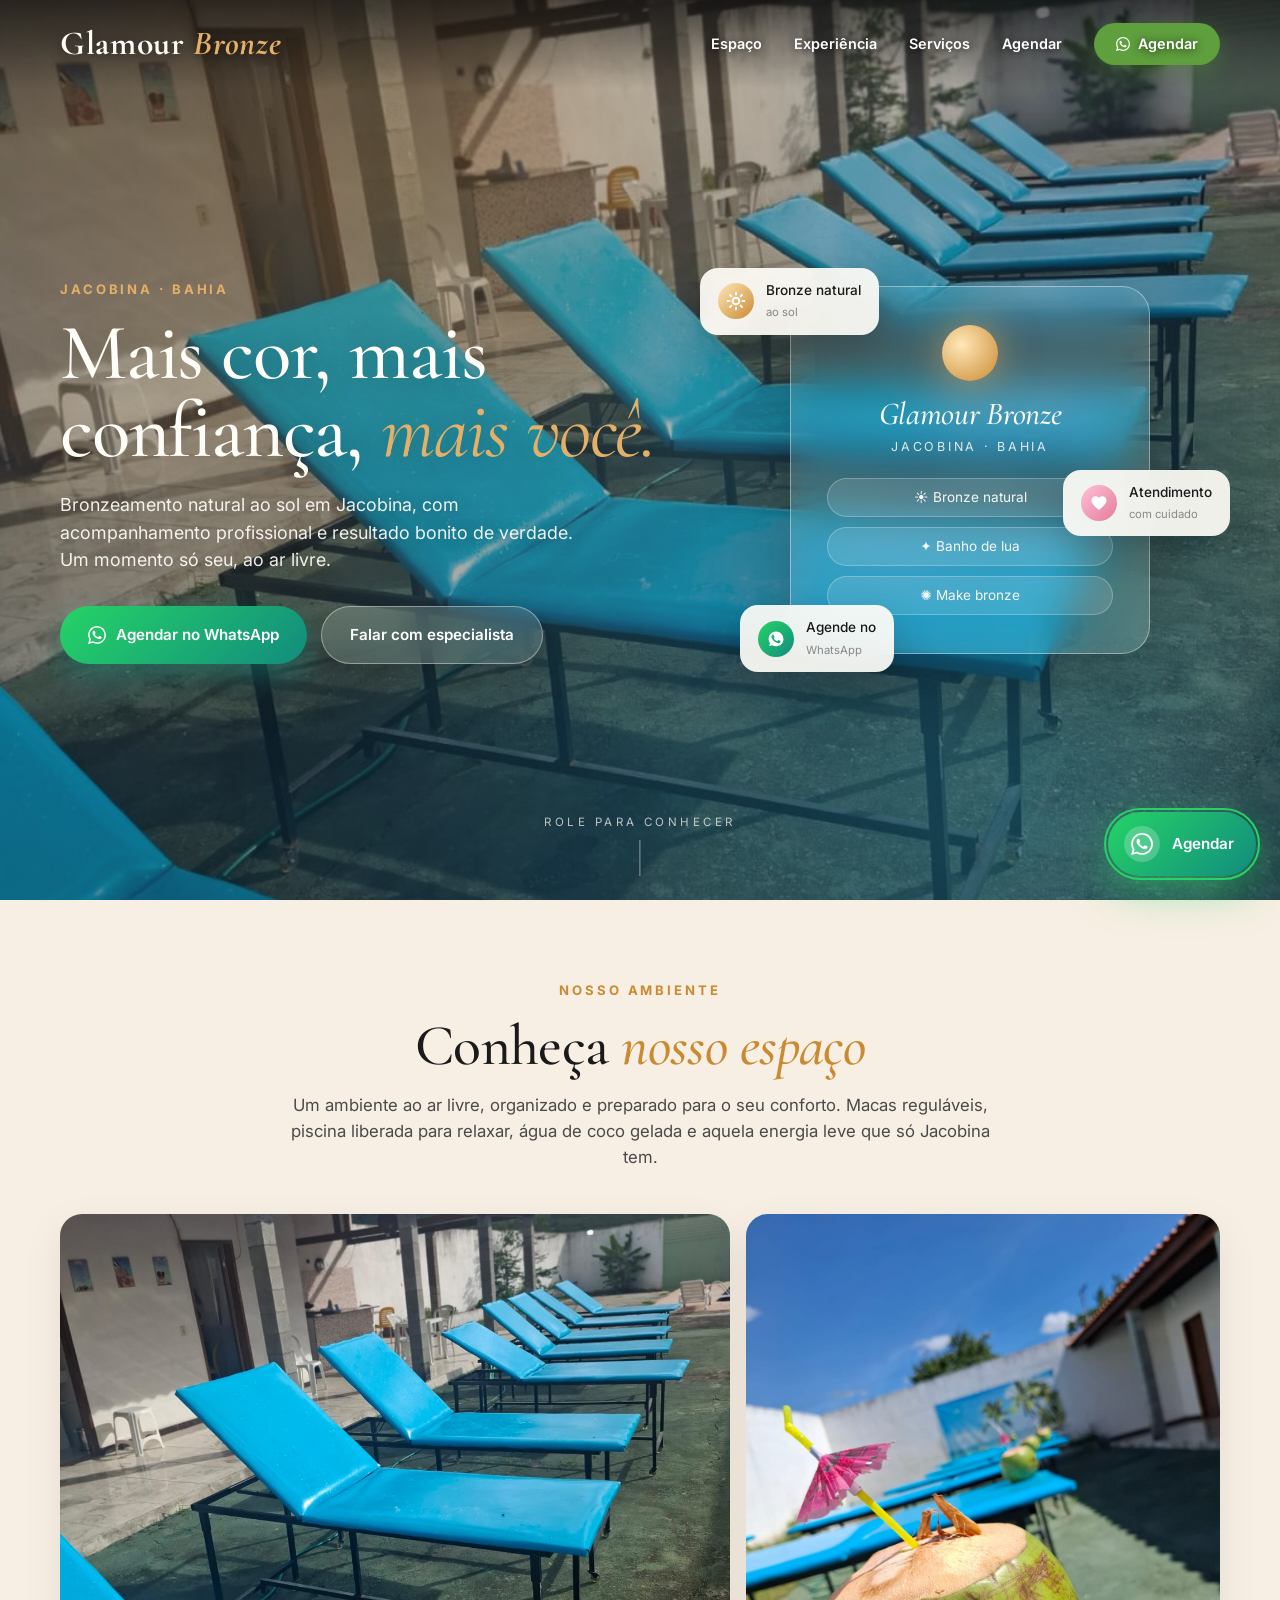
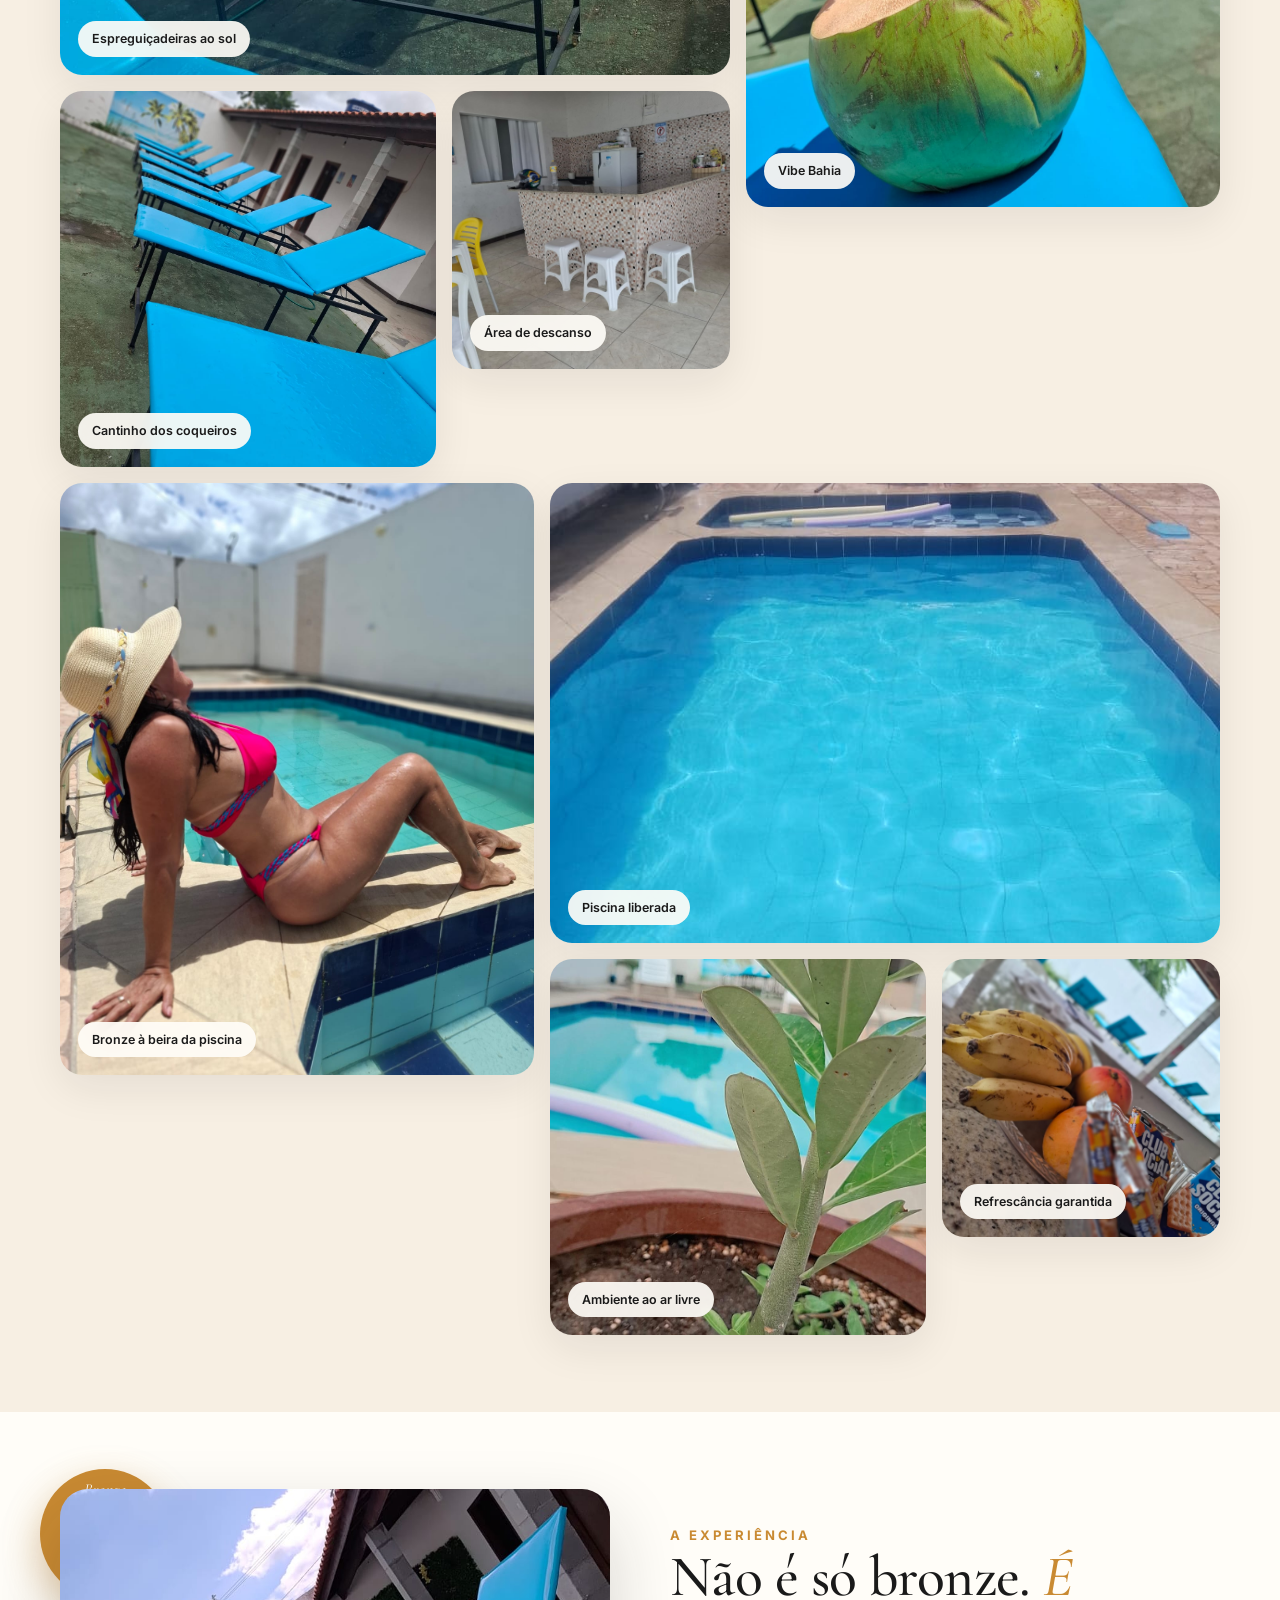
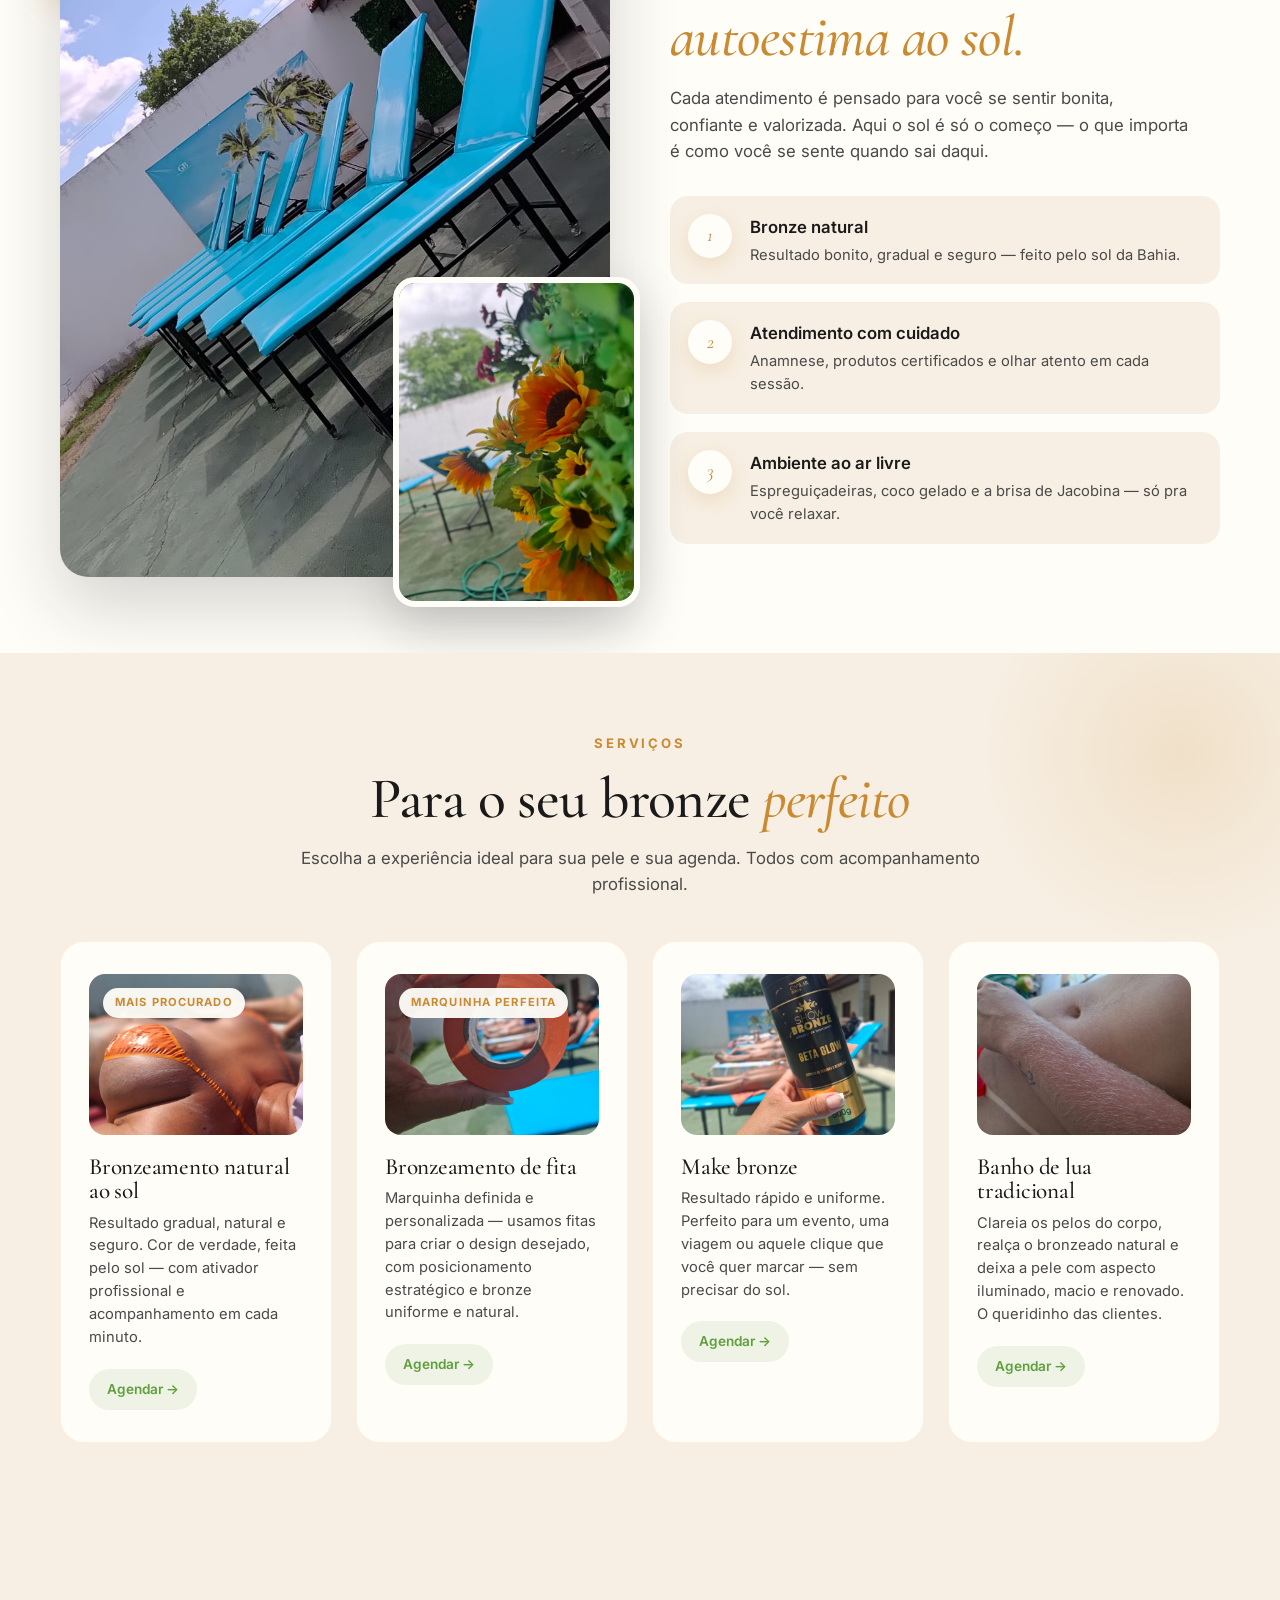
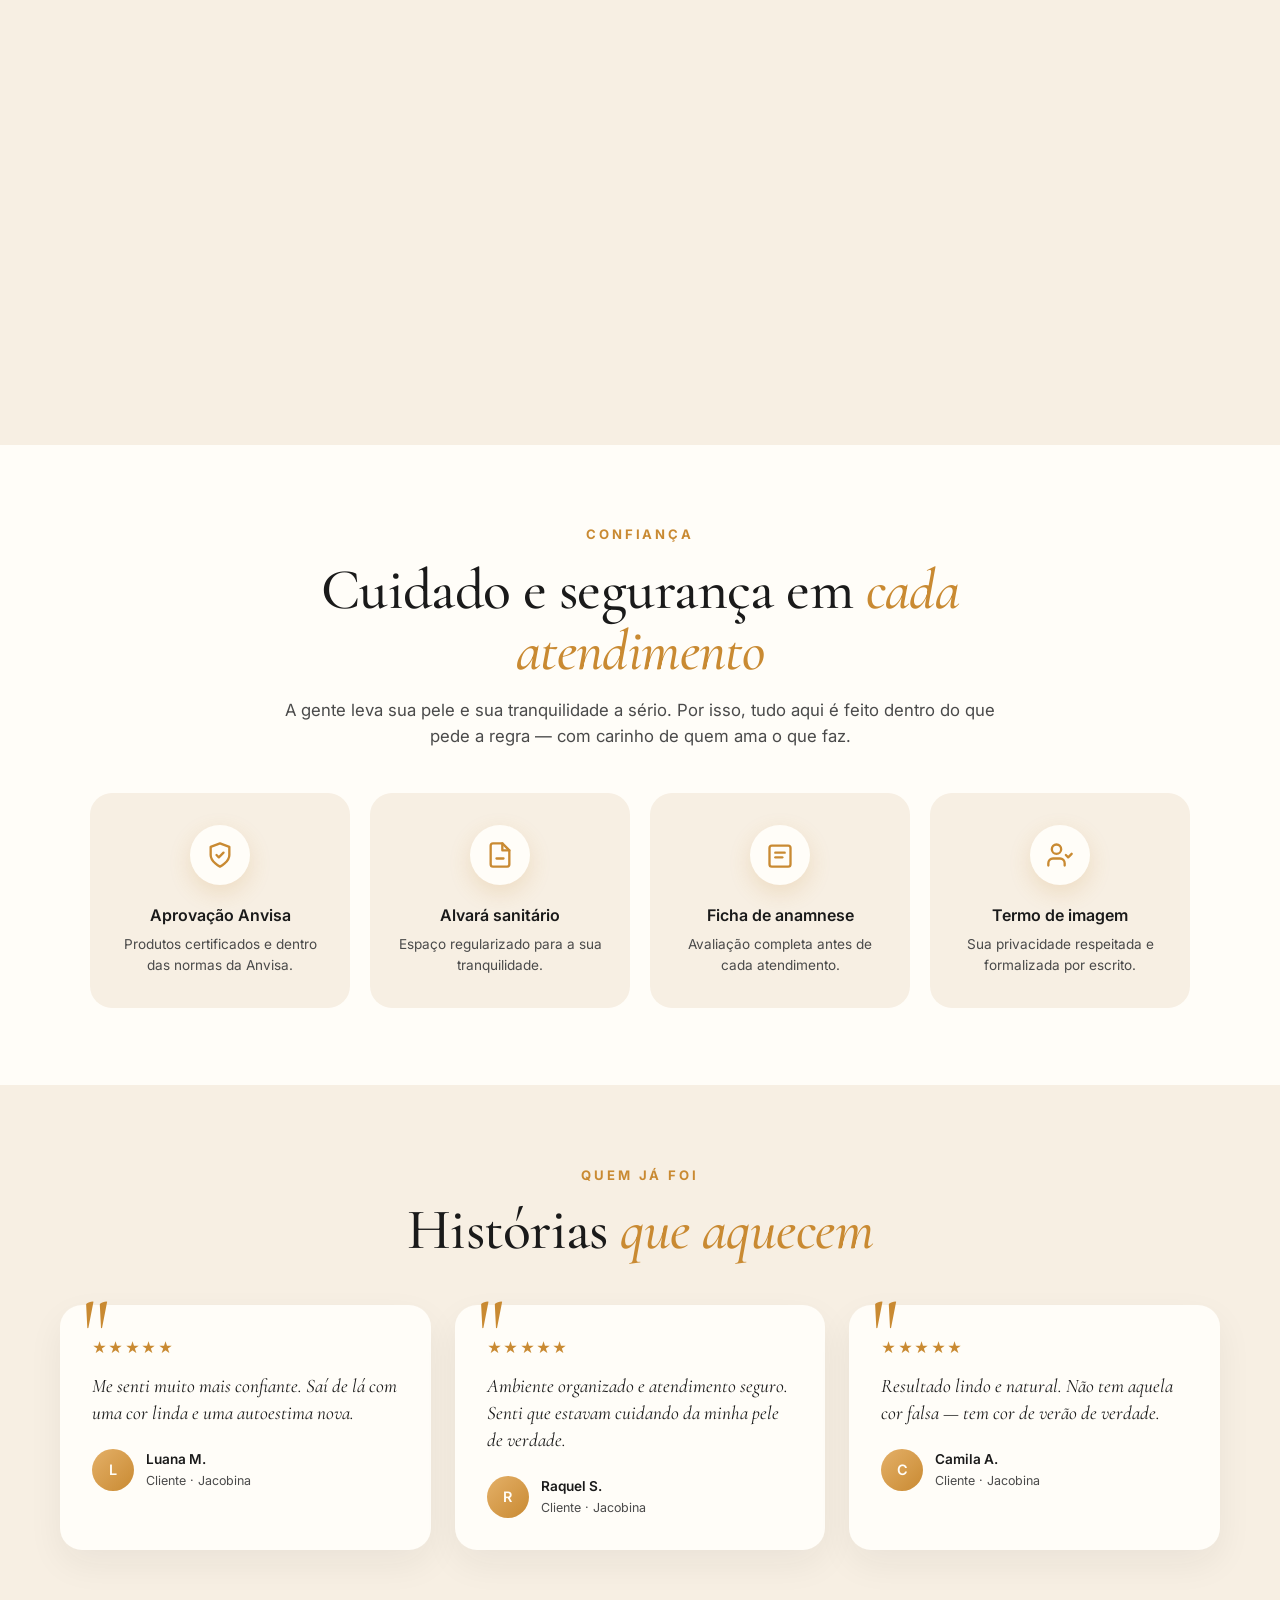
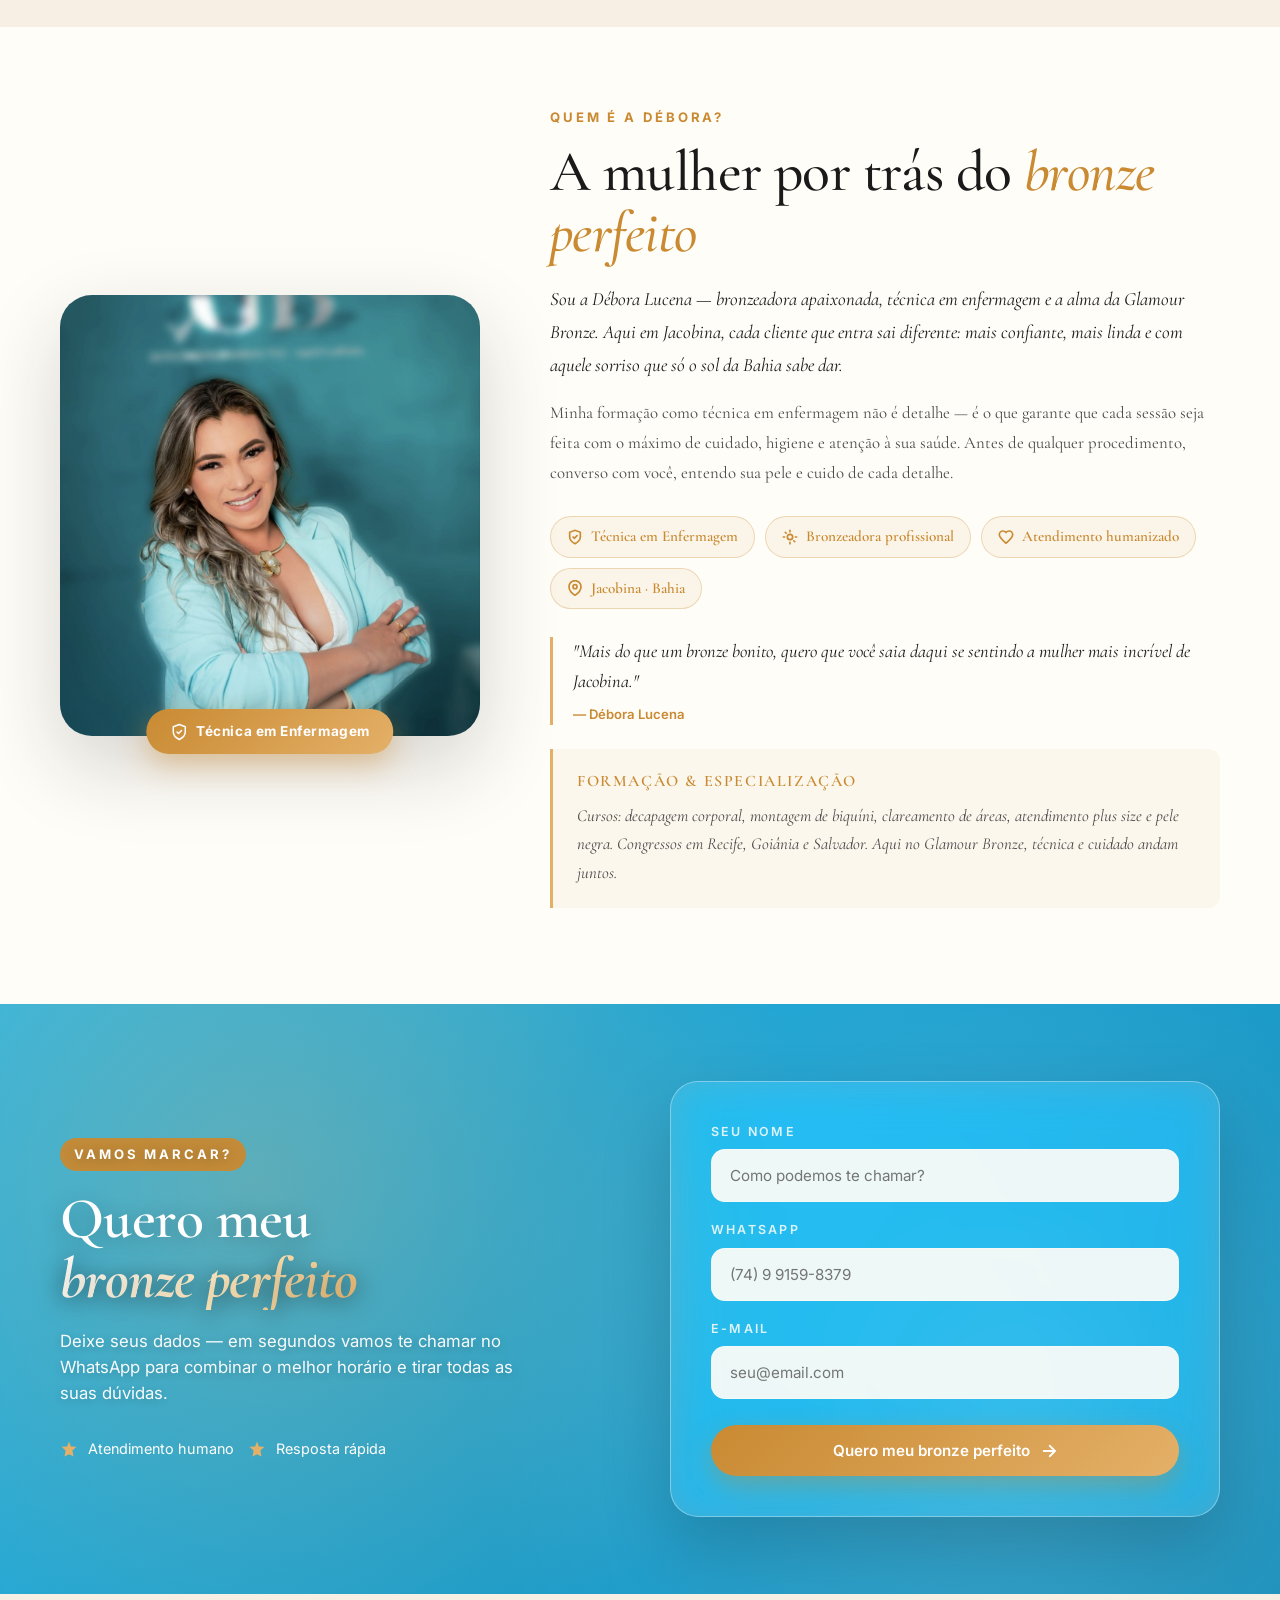
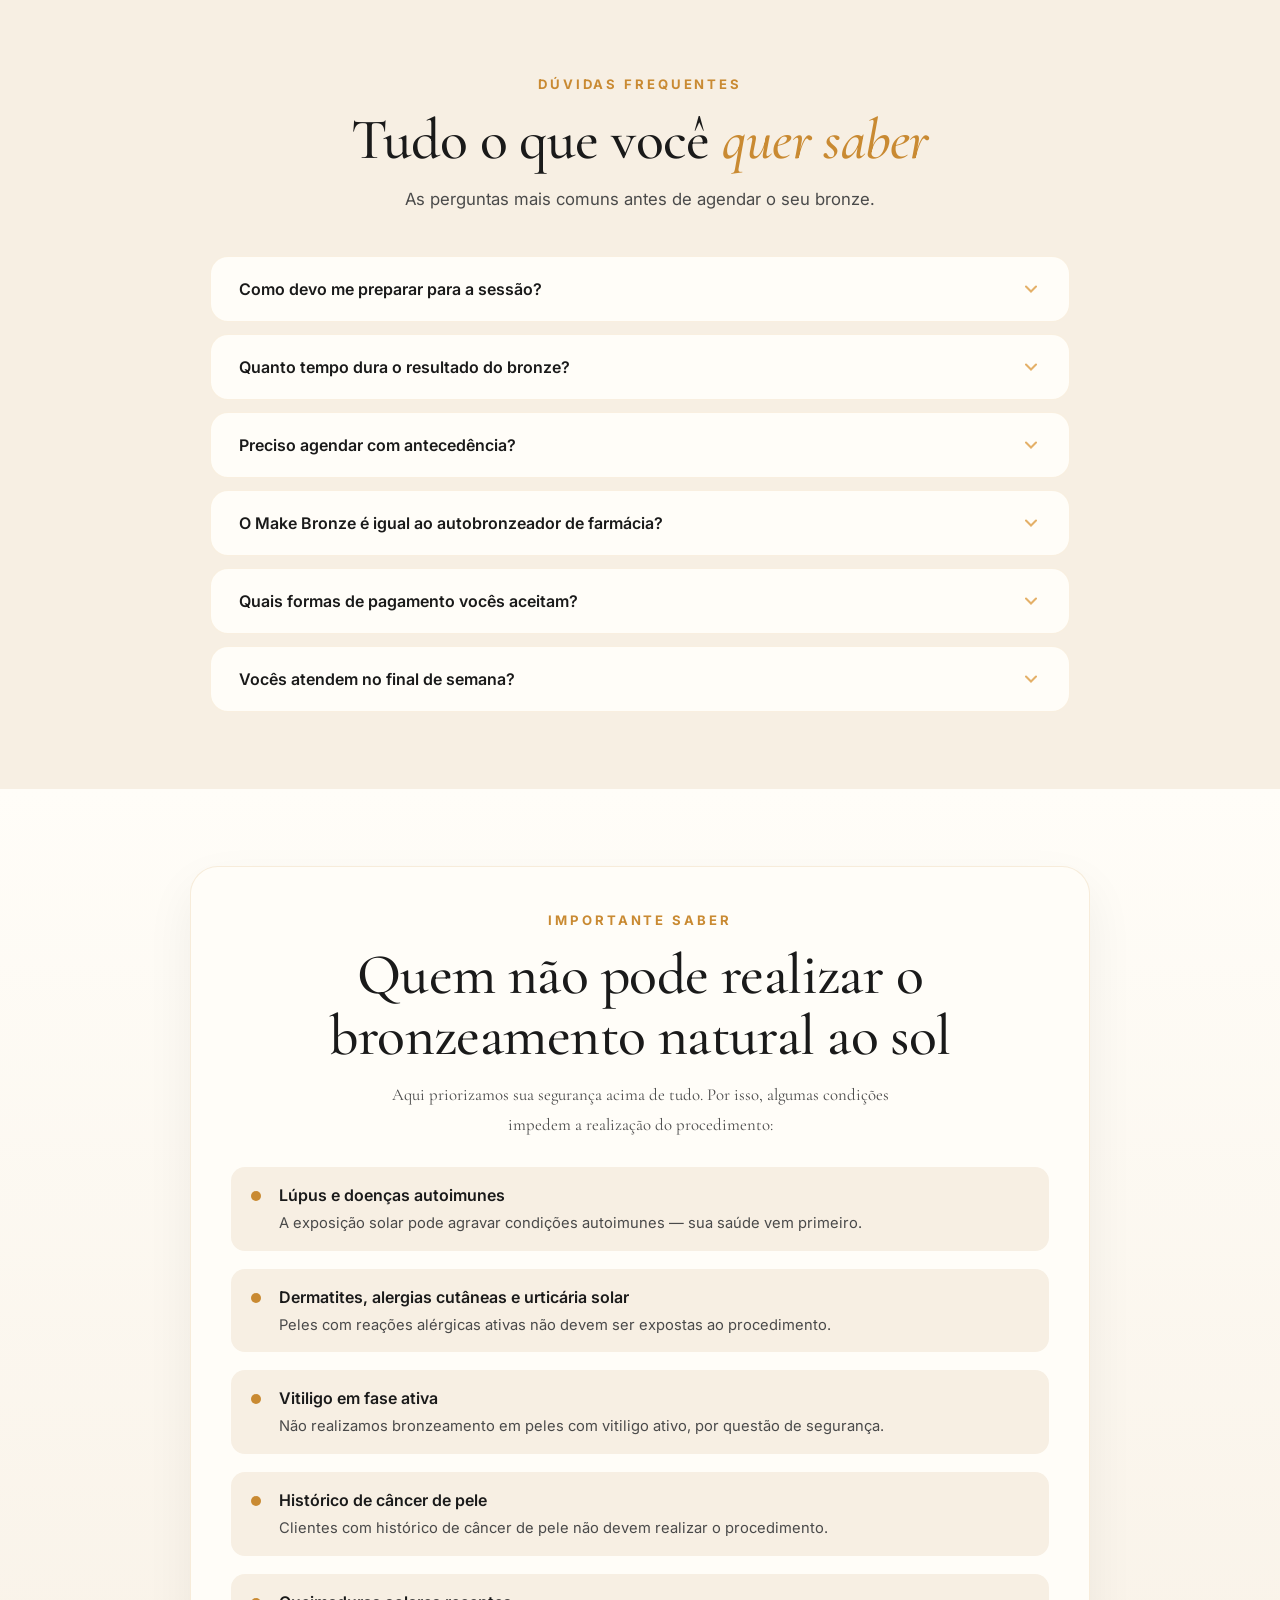
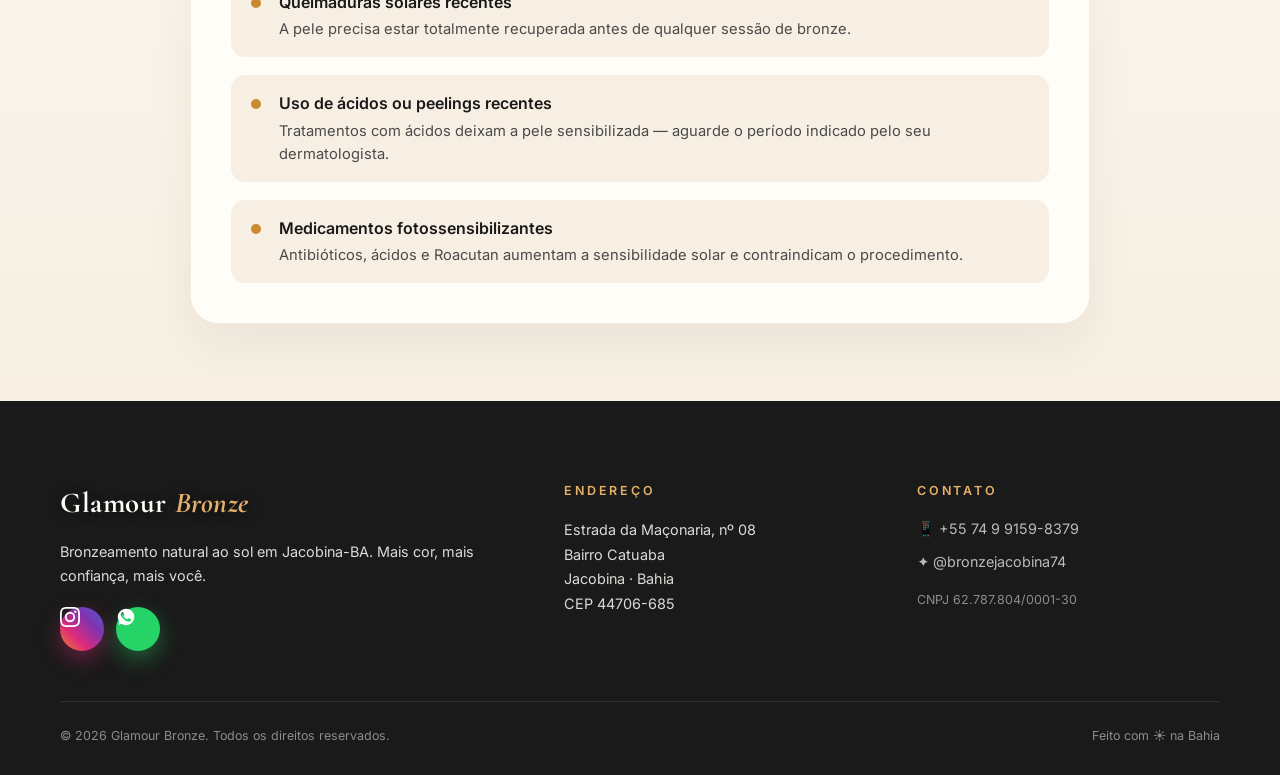
==== commit 16c49614: "fix: ajustar layout galeria espaço — padrão visual consistente Co-Authored-By: Claude Sonnet 4.6 <no" ====
--- a/index.html
+++ b/index.html
@@ -123,20 +123,20 @@
       <div class="label">Área de descanso</div>
     </div>
     <div class="tile t5">
+      <img src="img/bronzeada-piscina.jpeg" alt="Bronze à beira da piscina" loading="lazy" />
+      <div class="label">Bronze à beira da piscina</div>
+    </div>
+    <div class="tile t6">
       <img src="img/piscina-espaco.jpeg" alt="Piscina Glamour Bronze" loading="lazy" />
       <div class="label">Piscina liberada</div>
     </div>
-    <div class="tile t6">
-      <img src="img/bronzeada-piscina.jpeg" alt="Bronze à beira da piscina" loading="lazy" />
-      <div class="label">Bronze à beira da piscina</div>
-    </div>
     <div class="tile t7">
+      <img src="img/jardim-piscina.jpeg" alt="Jardim e piscina Glamour Bronze" loading="lazy" />
+      <div class="label">Ambiente ao ar livre</div>
+    </div>
+    <div class="tile t8">
       <img src="img/petiscos-espaco.jpeg" alt="Frutas e petiscos Glamour Bronze" loading="lazy" />
       <div class="label">Refrescância garantida</div>
-    </div>
-    <div class="tile t8">
-      <img src="img/jardim-piscina.jpeg" alt="Jardim e piscina Glamour Bronze" loading="lazy" />
-      <div class="label">Ambiente ao ar livre</div>
     </div>
   </div>
 </section>
--- a/styles.css
+++ b/styles.css
@@ -330,10 +330,10 @@
 .tile.t2 { grid-column: span 5; aspect-ratio: 4/5; grid-row: span 2; }
 .tile.t3 { grid-column: span 4; aspect-ratio: 1/1; }
 .tile.t4 { grid-column: span 3; aspect-ratio: 1/1; }
-.tile.t5 { grid-column: span 8; aspect-ratio: 16/9; }
-.tile.t6 { grid-column: span 4; aspect-ratio: 3/4; grid-row: span 2; }
-.tile.t7 { grid-column: span 4; aspect-ratio: 4/3; }
-.tile.t8 { grid-column: span 4; aspect-ratio: 4/3; }
+.tile.t5 { grid-column: span 5; aspect-ratio: 4/5; grid-row: span 2; }
+.tile.t6 { grid-column: span 7; aspect-ratio: 16/11; }
+.tile.t7 { grid-column: span 4; aspect-ratio: 1/1; }
+.tile.t8 { grid-column: span 3; aspect-ratio: 1/1; }
 @media (max-width: 800px) {
   .tile { grid-column: span 12 !important; aspect-ratio: 4/3 !important; grid-row: auto !important; }
 }
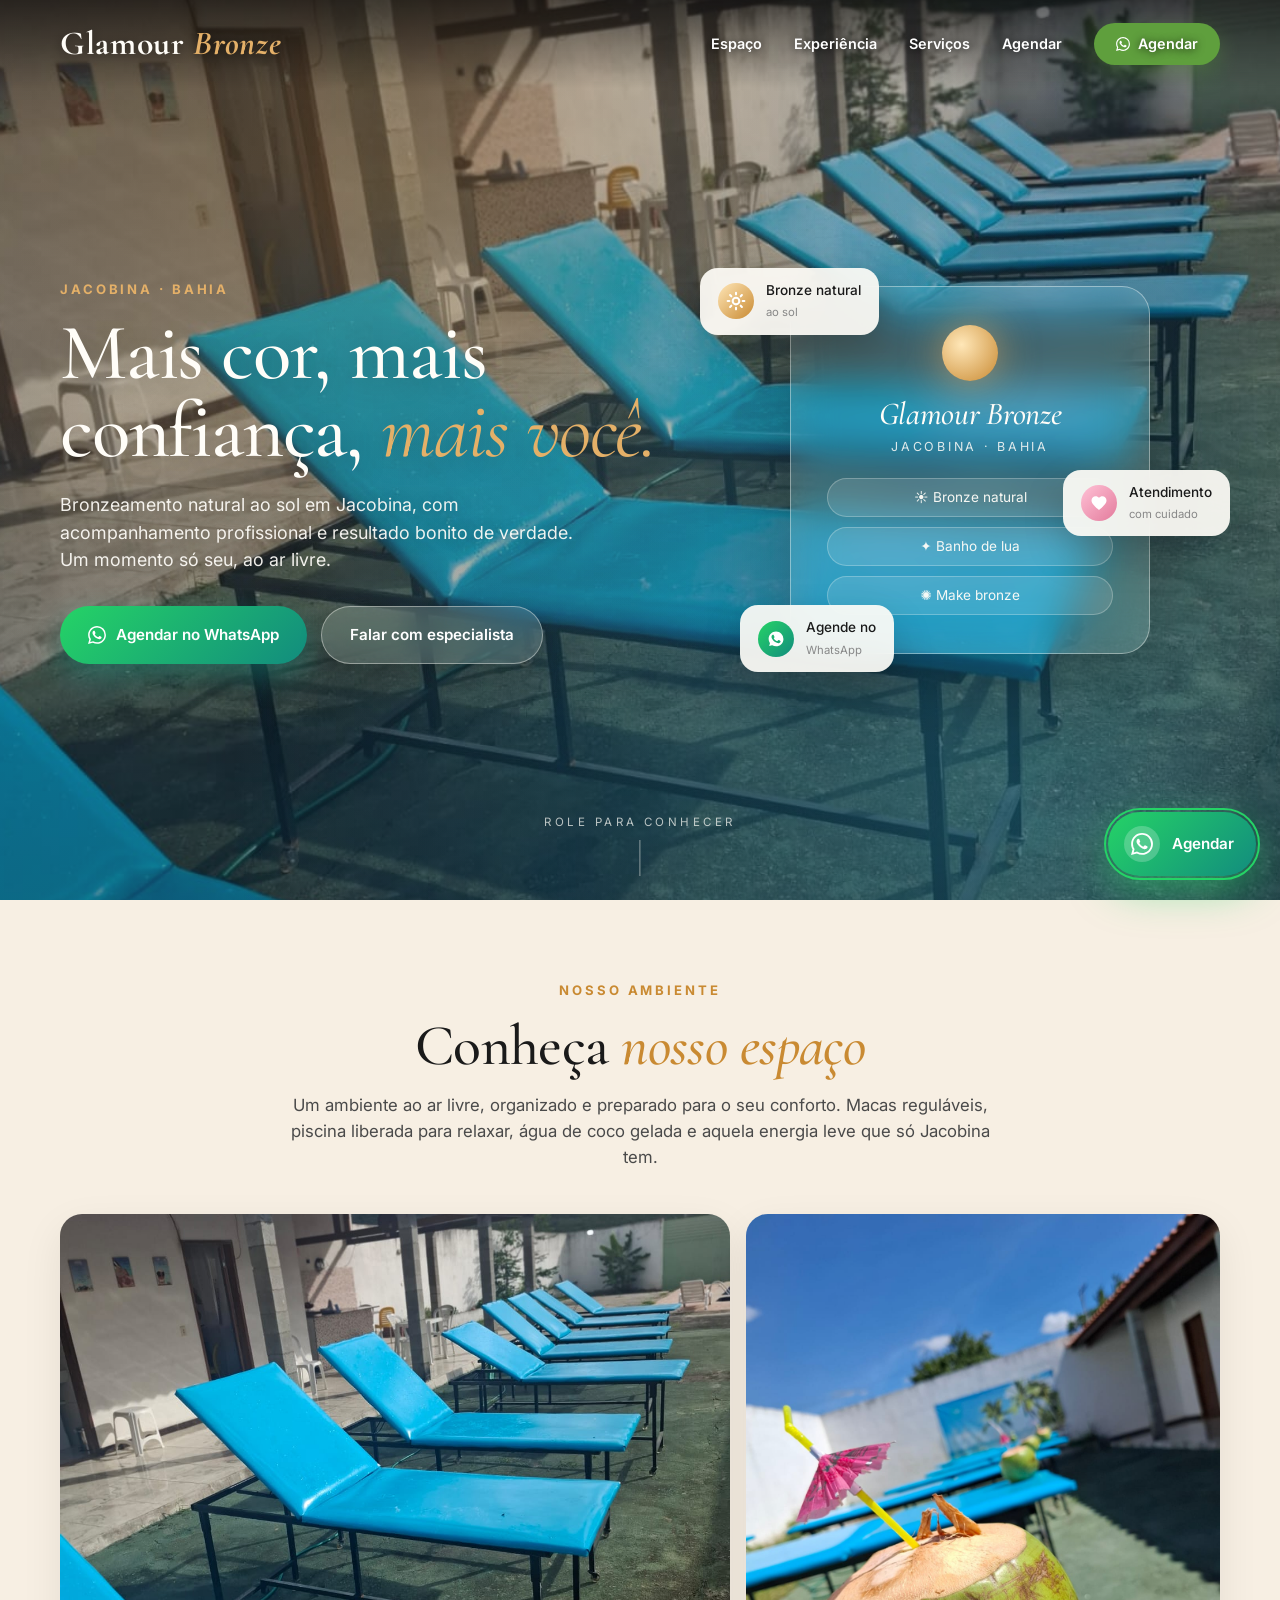
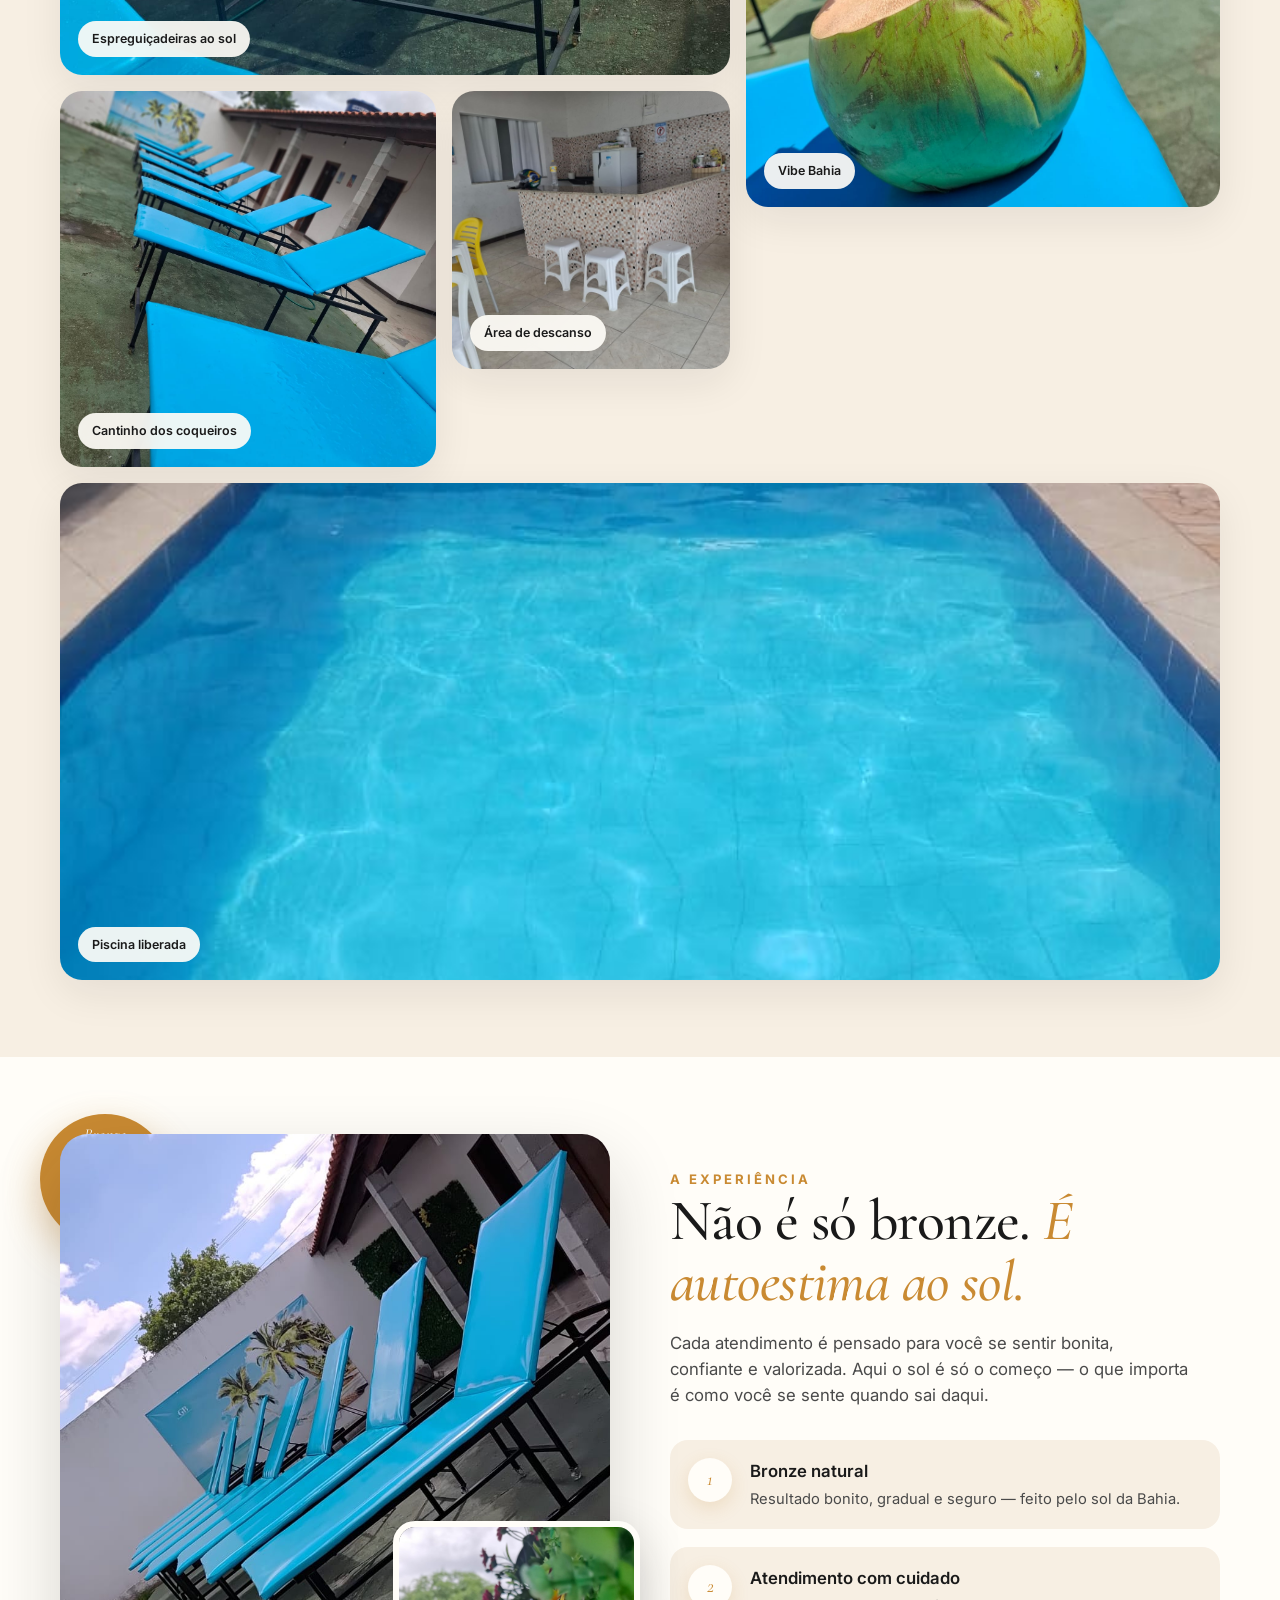
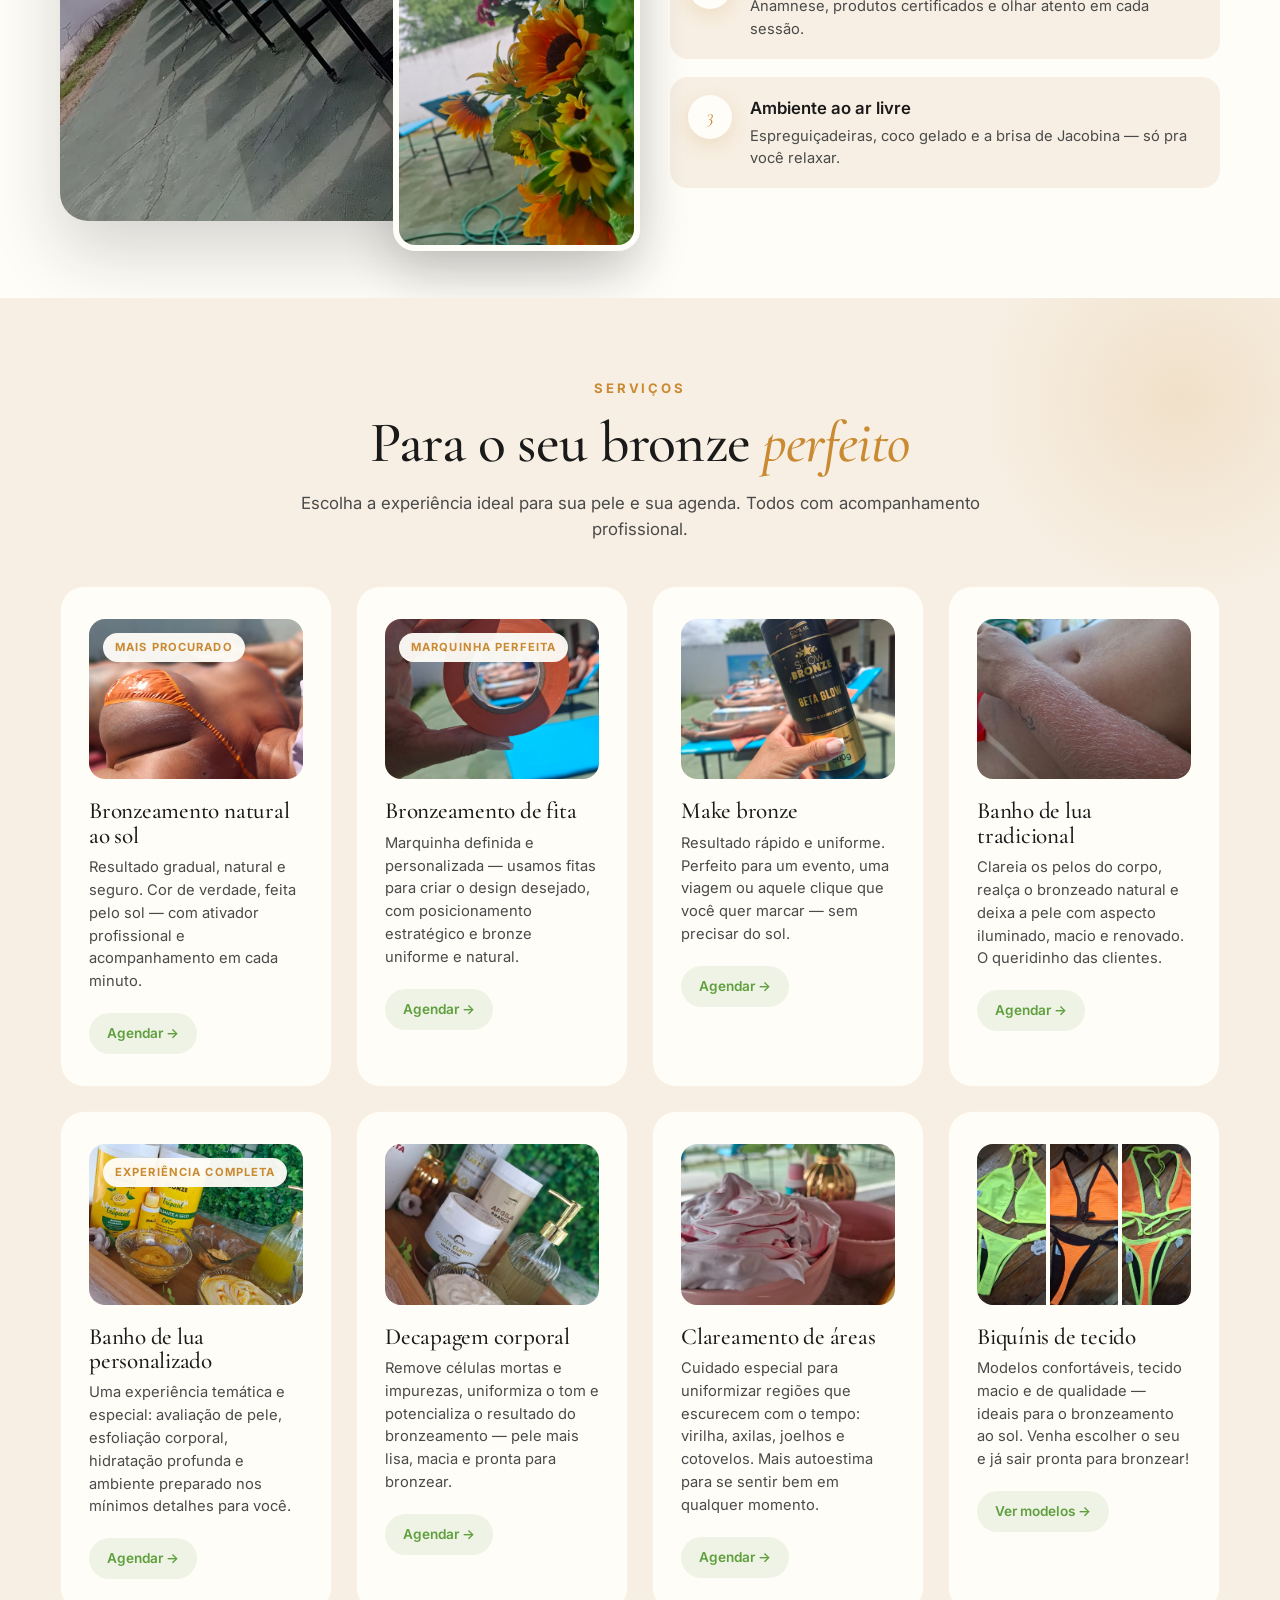
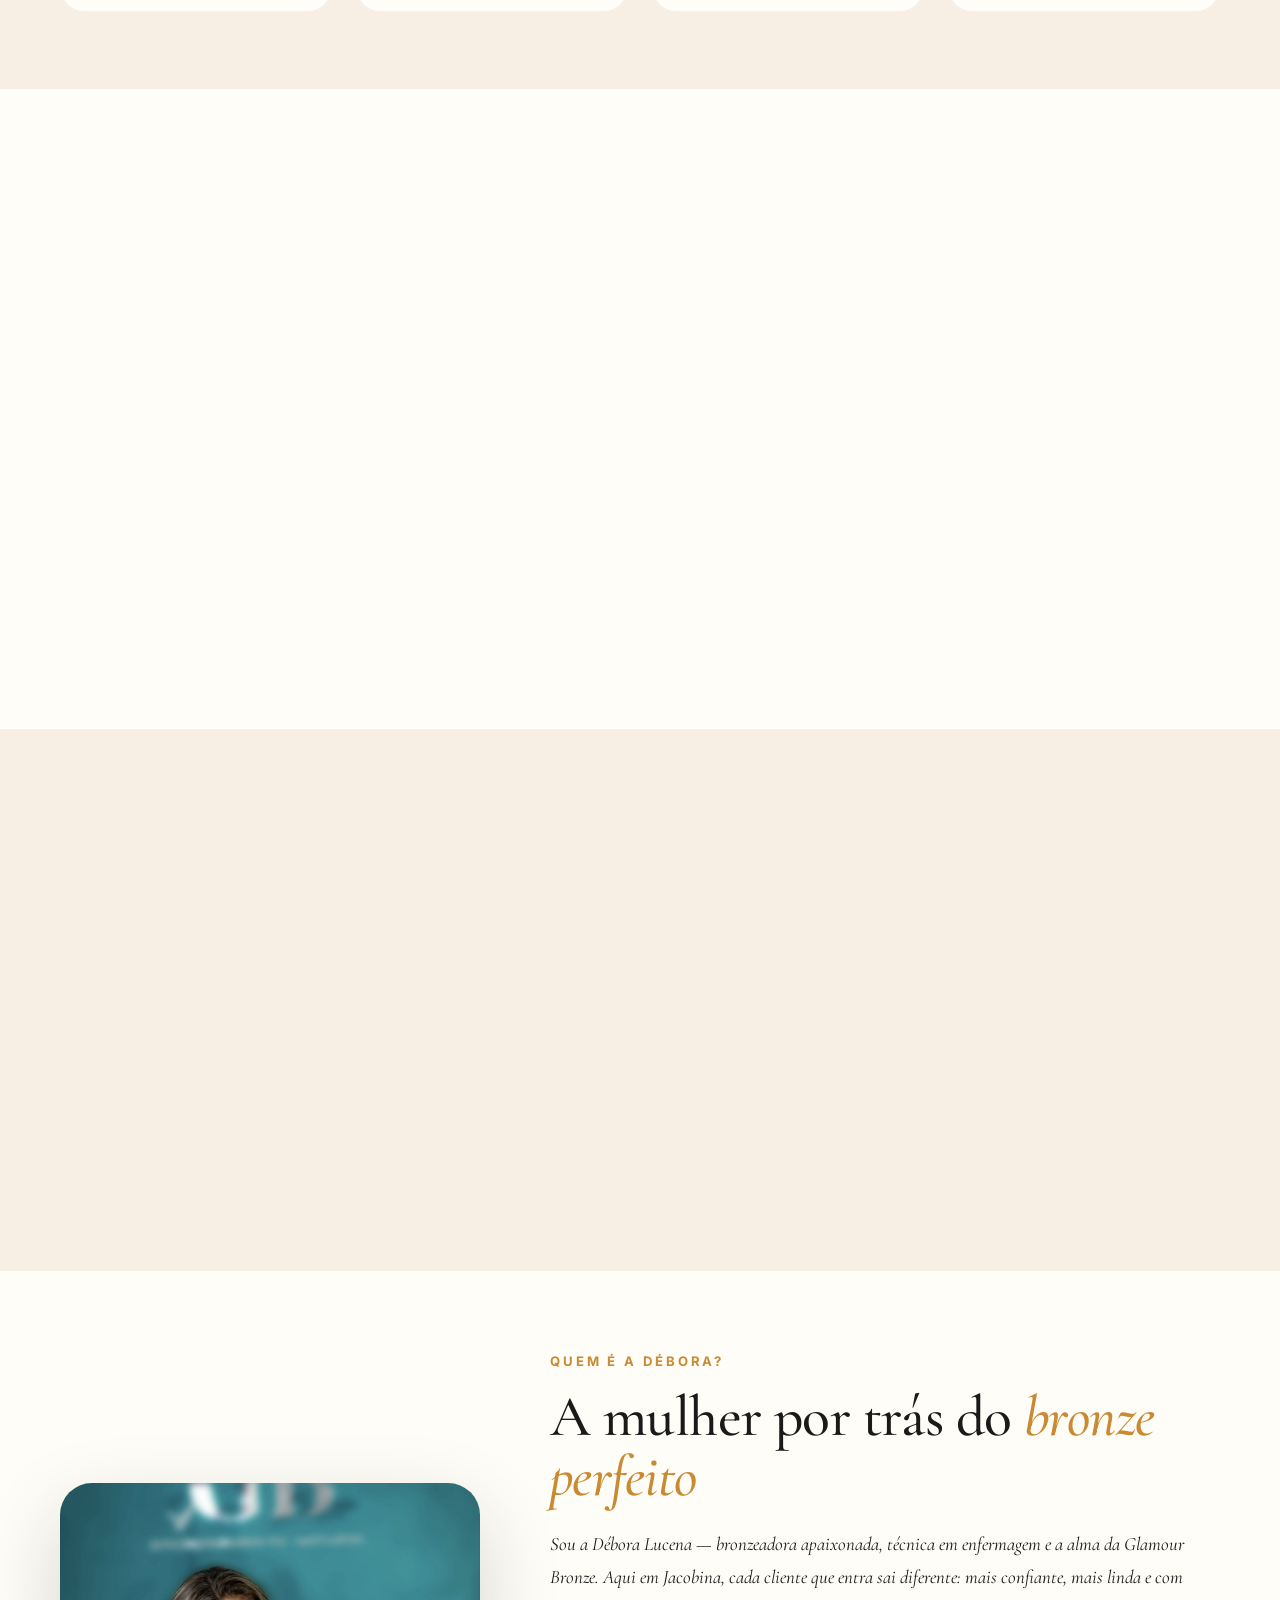
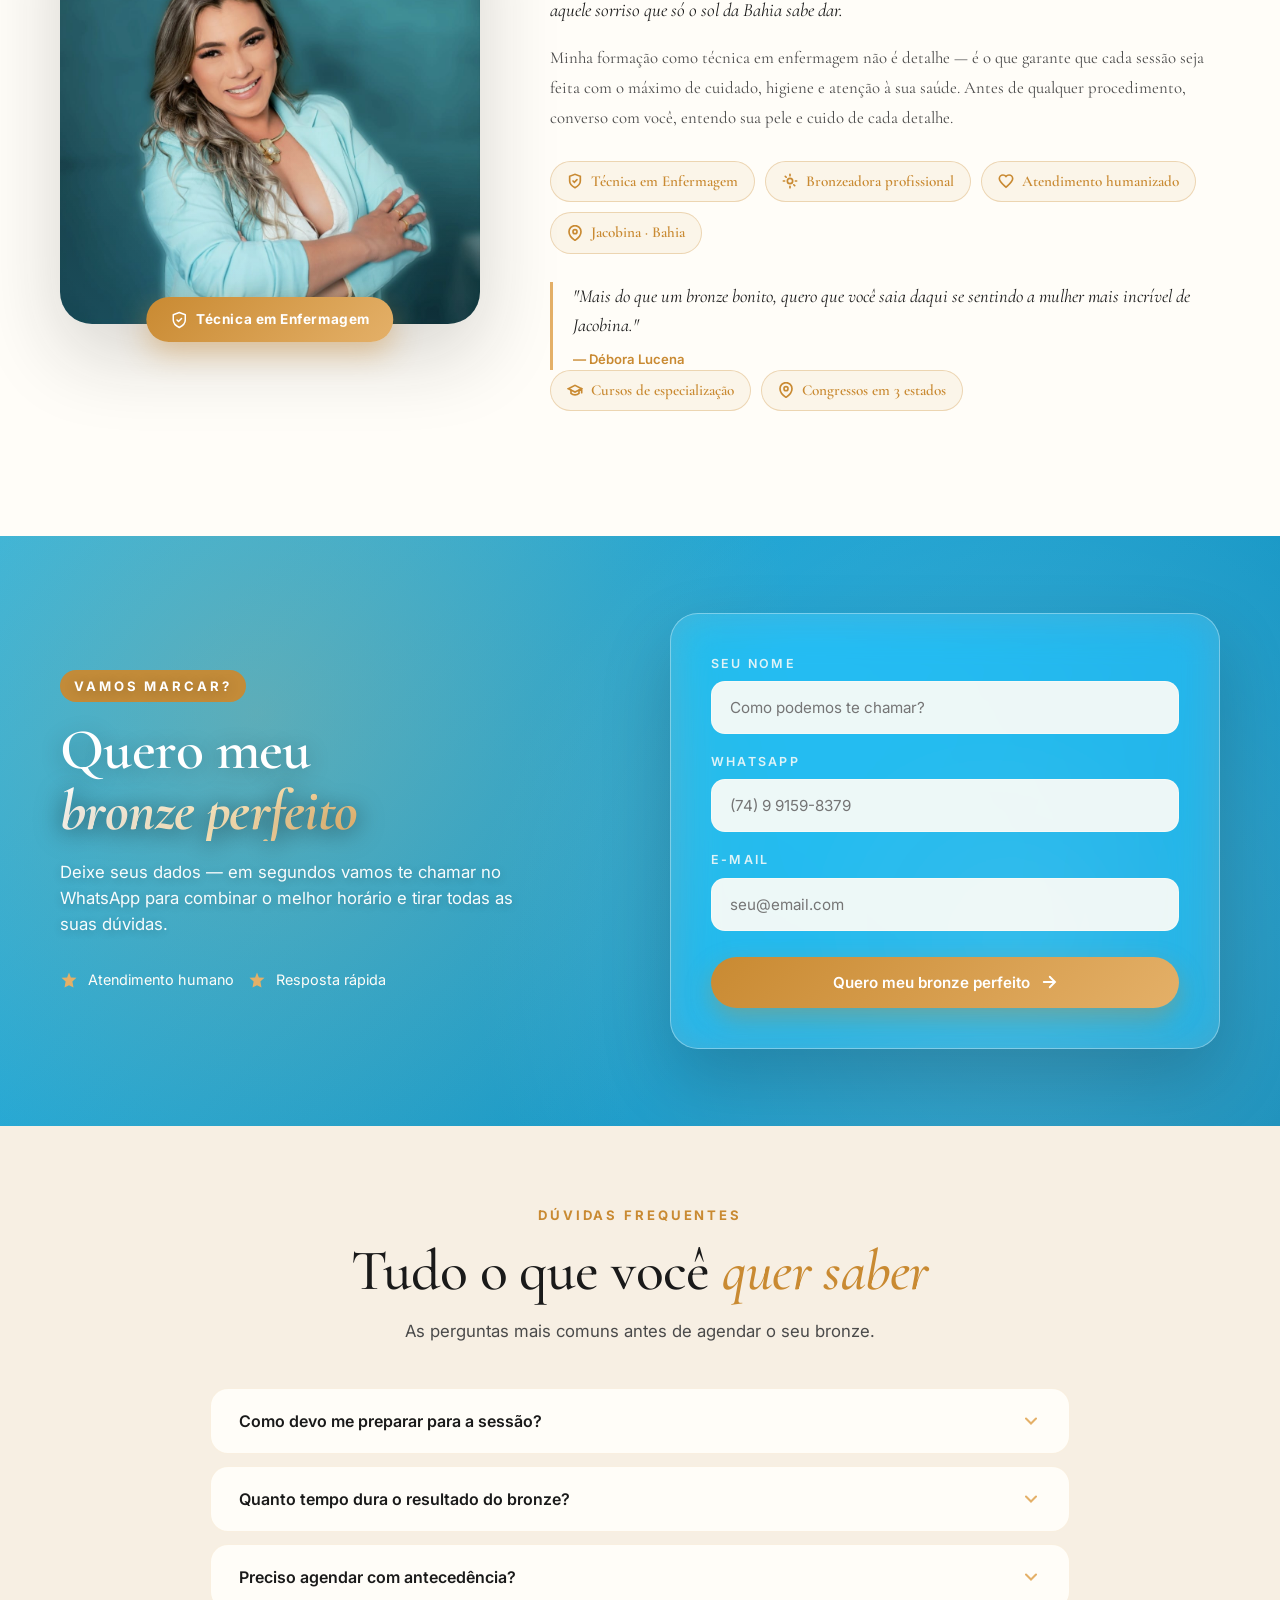
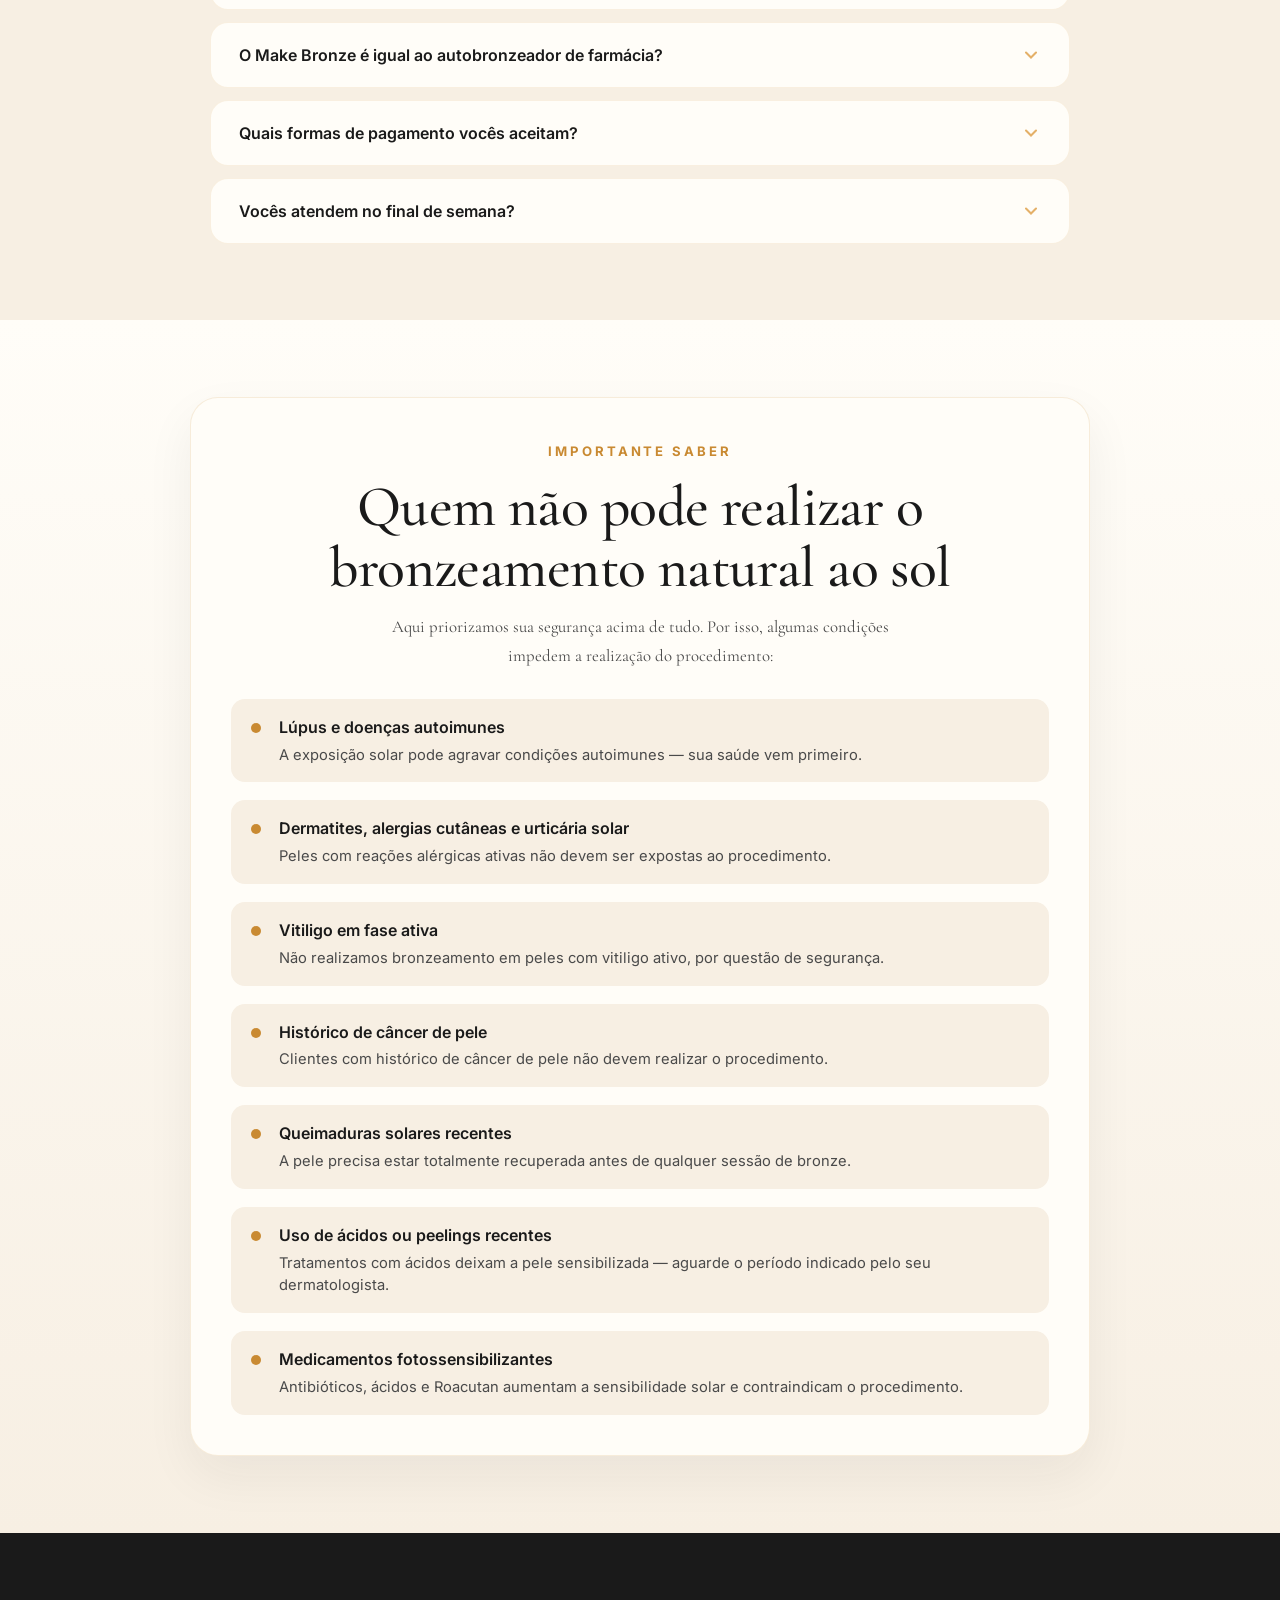
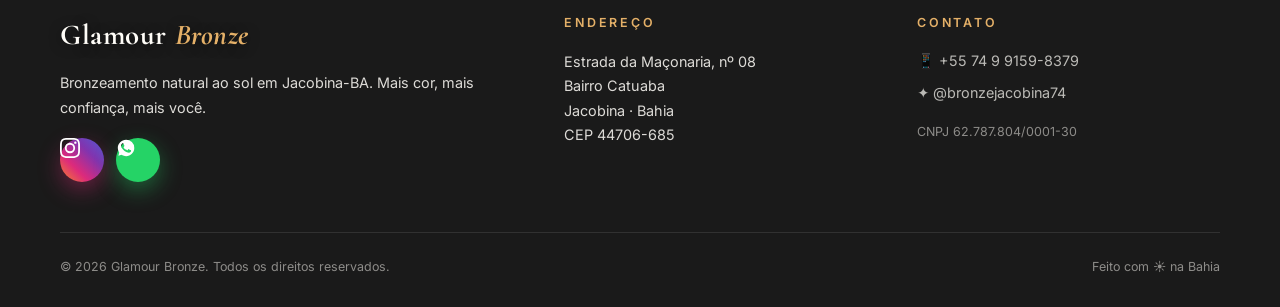
==== commit 372bf776: "fix: galeria limpa (1 foto piscina panorâmica) + Débora sem bloco pesado Co-Authored-By: Claude Sonn" ====
--- a/index.html
+++ b/index.html
@@ -123,20 +123,8 @@
       <div class="label">Área de descanso</div>
     </div>
     <div class="tile t5">
-      <img src="img/bronzeada-piscina.jpeg" alt="Bronze à beira da piscina" loading="lazy" />
-      <div class="label">Bronze à beira da piscina</div>
-    </div>
-    <div class="tile t6">
       <img src="img/piscina-espaco.jpeg" alt="Piscina Glamour Bronze" loading="lazy" />
       <div class="label">Piscina liberada</div>
-    </div>
-    <div class="tile t7">
-      <img src="img/jardim-piscina.jpeg" alt="Jardim e piscina Glamour Bronze" loading="lazy" />
-      <div class="label">Ambiente ao ar livre</div>
-    </div>
-    <div class="tile t8">
-      <img src="img/petiscos-espaco.jpeg" alt="Frutas e petiscos Glamour Bronze" loading="lazy" />
-      <div class="label">Refrescância garantida</div>
     </div>
   </div>
 </section>
@@ -383,9 +371,15 @@
         <cite>— Débora Lucena</cite>
       </blockquote>
 
-      <div class="deb-cursos">
-        <h4>Formação &amp; especialização</h4>
-        <p>Cursos: decapagem corporal, montagem de biquíni, clareamento de áreas, atendimento plus size e pele negra. Congressos em Recife, Goiânia e Salvador. Aqui no Glamour Bronze, técnica e cuidado andam juntos.</p>
+      <div class="deb-pills" style="margin-top:0">
+        <div class="deb-pill">
+          <svg width="16" height="16" viewBox="0 0 24 24" fill="none" stroke="currentColor" stroke-width="2.5" stroke-linecap="round"><path d="M22 10v6M2 10l10-5 10 5-10 5z"/><path d="M6 12v5c3 3 9 3 12 0v-5"/></svg>
+          Cursos de especialização
+        </div>
+        <div class="deb-pill">
+          <svg width="16" height="16" viewBox="0 0 24 24" fill="none" stroke="currentColor" stroke-width="2.5" stroke-linecap="round"><path d="M21 10c0 7-9 13-9 13s-9-6-9-13a9 9 0 0 1 18 0z"/><circle cx="12" cy="10" r="3"/></svg>
+          Congressos em 3 estados
+        </div>
       </div>
     </div>
   </div>
--- a/styles.css
+++ b/styles.css
@@ -330,10 +330,7 @@
 .tile.t2 { grid-column: span 5; aspect-ratio: 4/5; grid-row: span 2; }
 .tile.t3 { grid-column: span 4; aspect-ratio: 1/1; }
 .tile.t4 { grid-column: span 3; aspect-ratio: 1/1; }
-.tile.t5 { grid-column: span 5; aspect-ratio: 4/5; grid-row: span 2; }
-.tile.t6 { grid-column: span 7; aspect-ratio: 16/11; }
-.tile.t7 { grid-column: span 4; aspect-ratio: 1/1; }
-.tile.t8 { grid-column: span 3; aspect-ratio: 1/1; }
+.tile.t5 { grid-column: span 12; aspect-ratio: 21/9; }
 @media (max-width: 800px) {
   .tile { grid-column: span 12 !important; aspect-ratio: 4/3 !important; grid-row: auto !important; }
 }
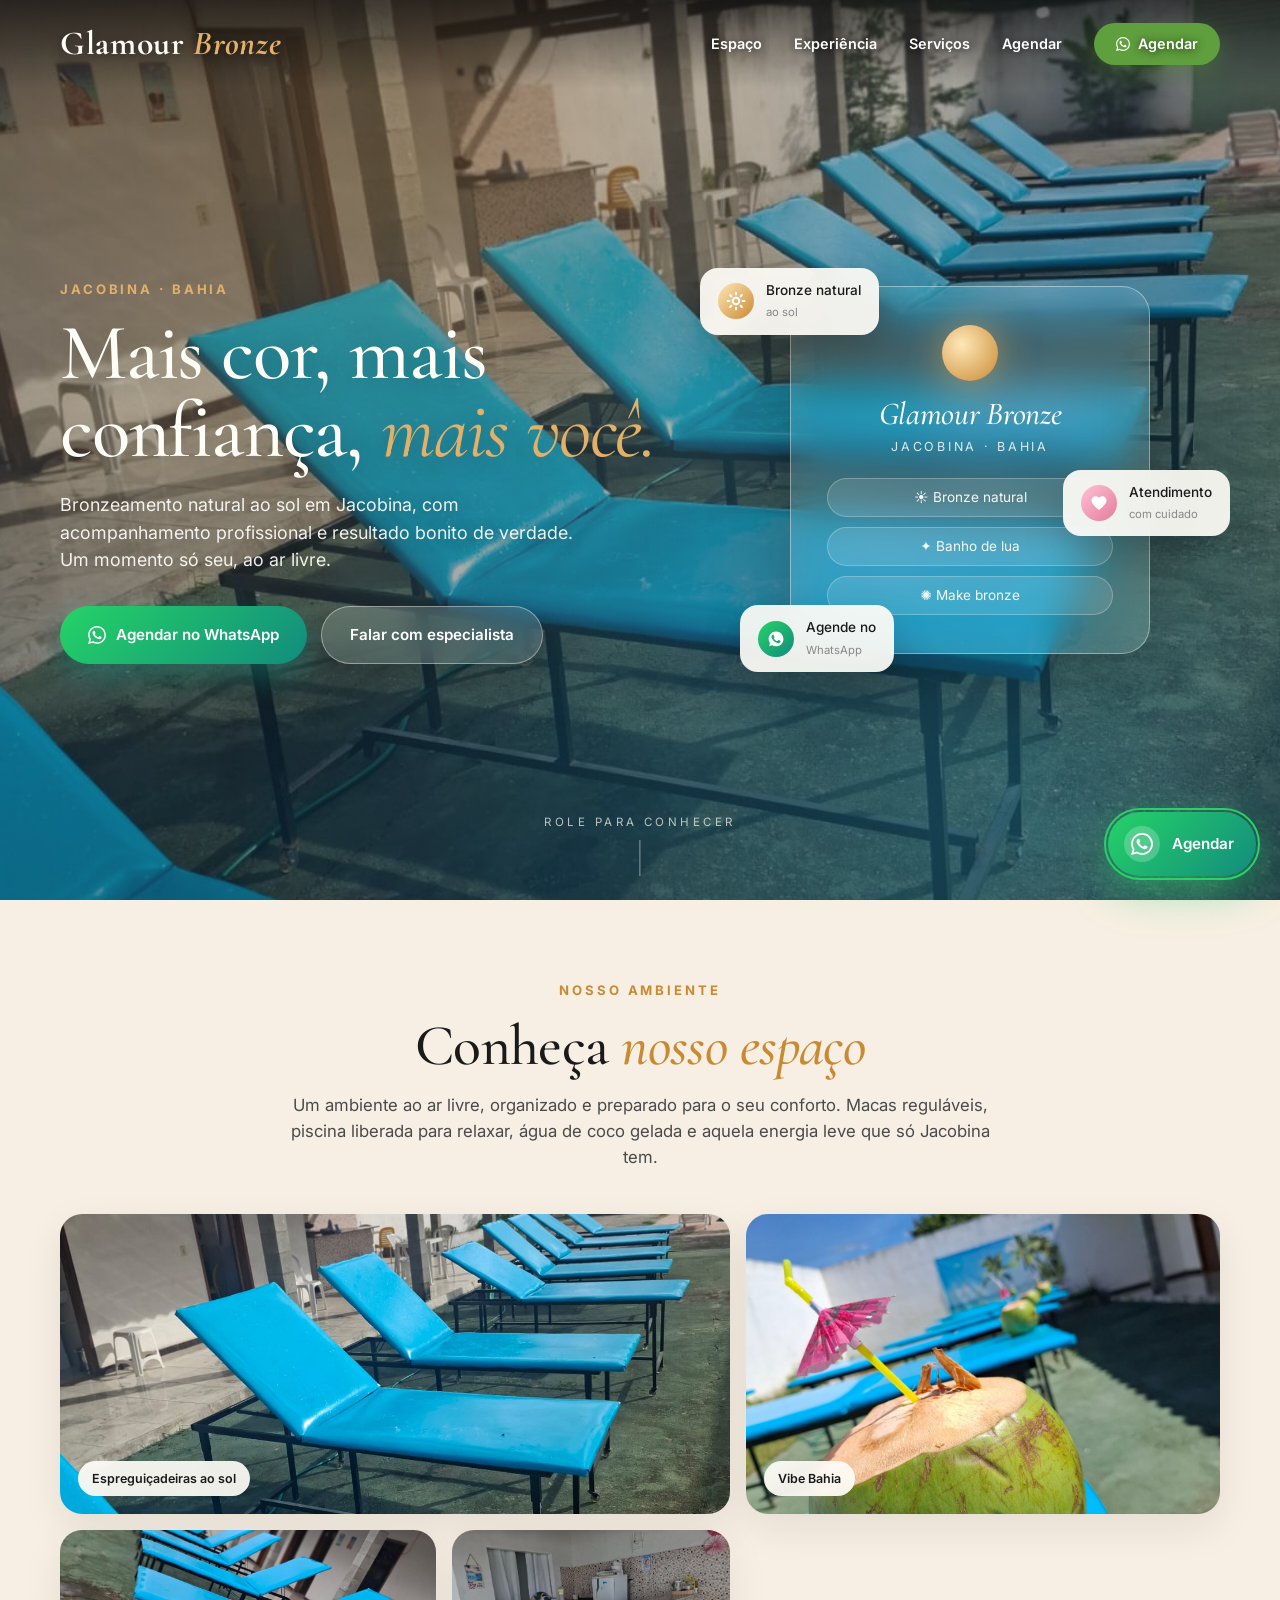
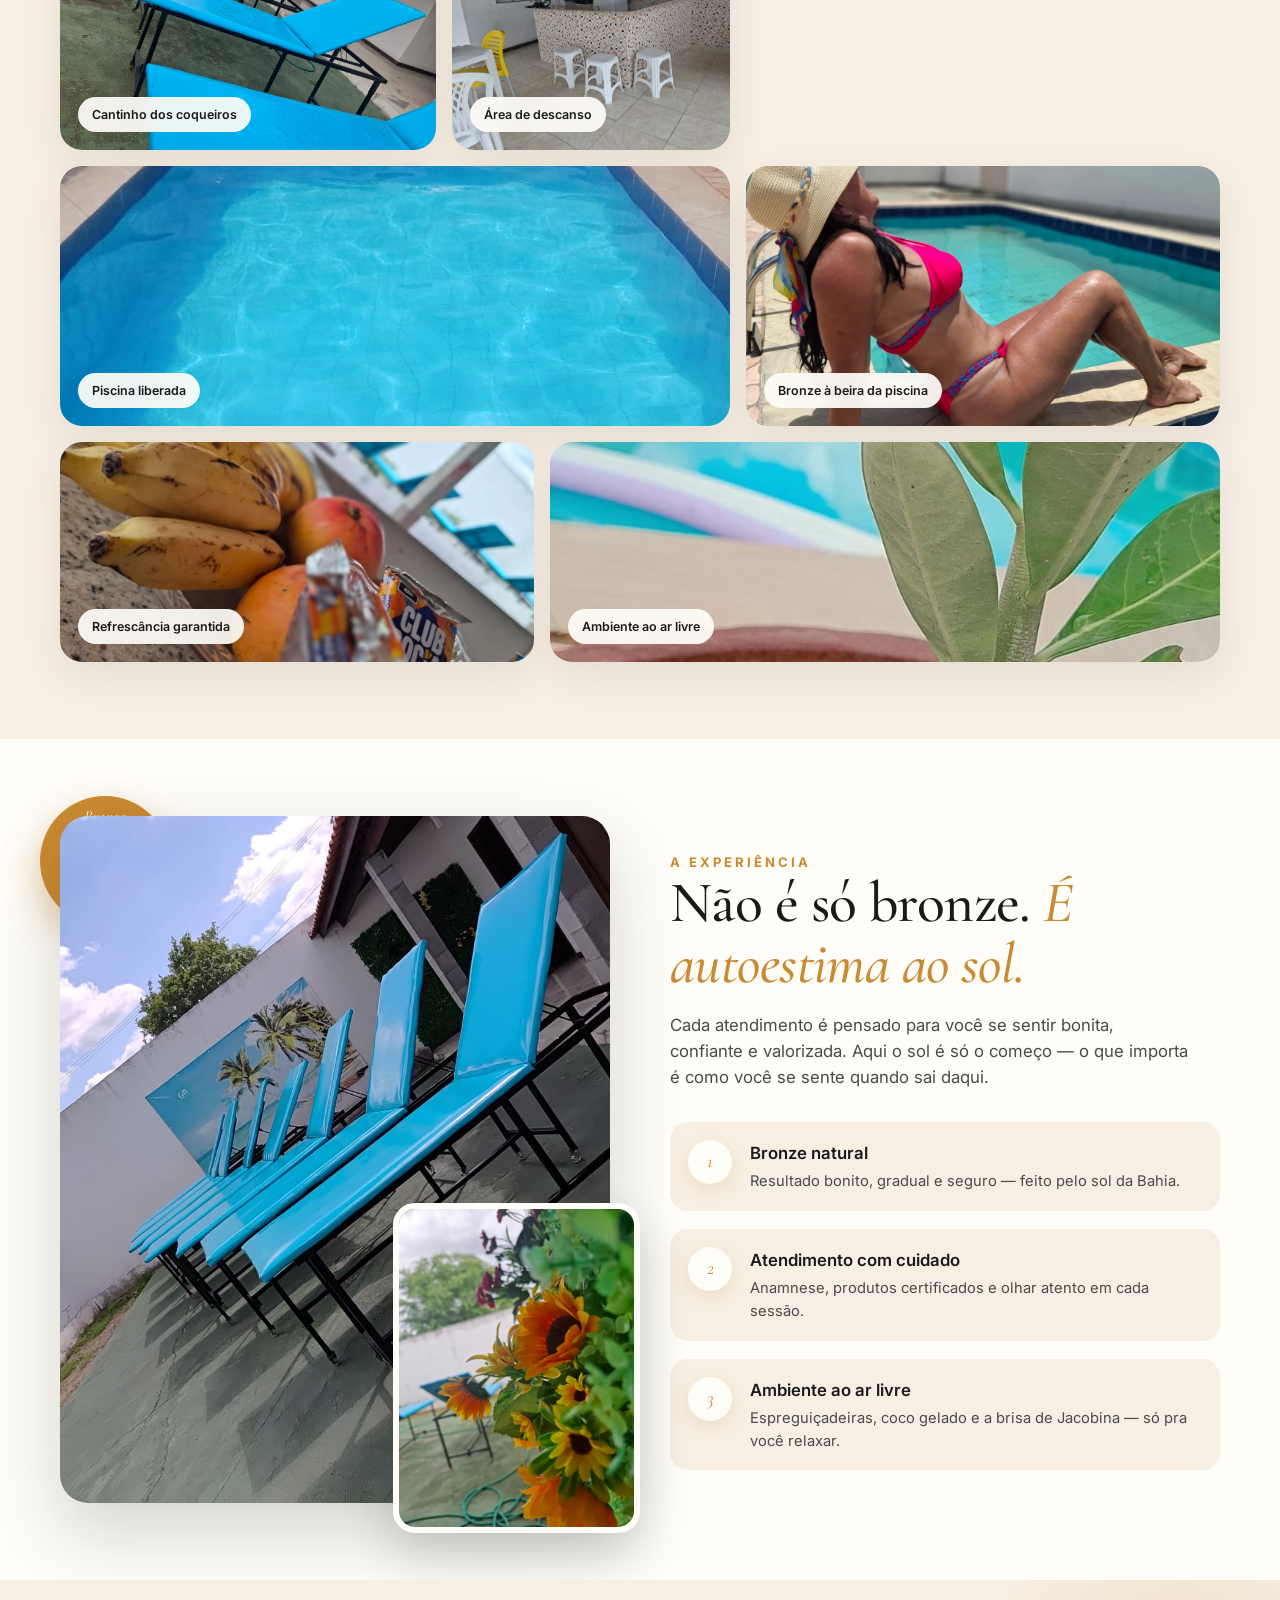
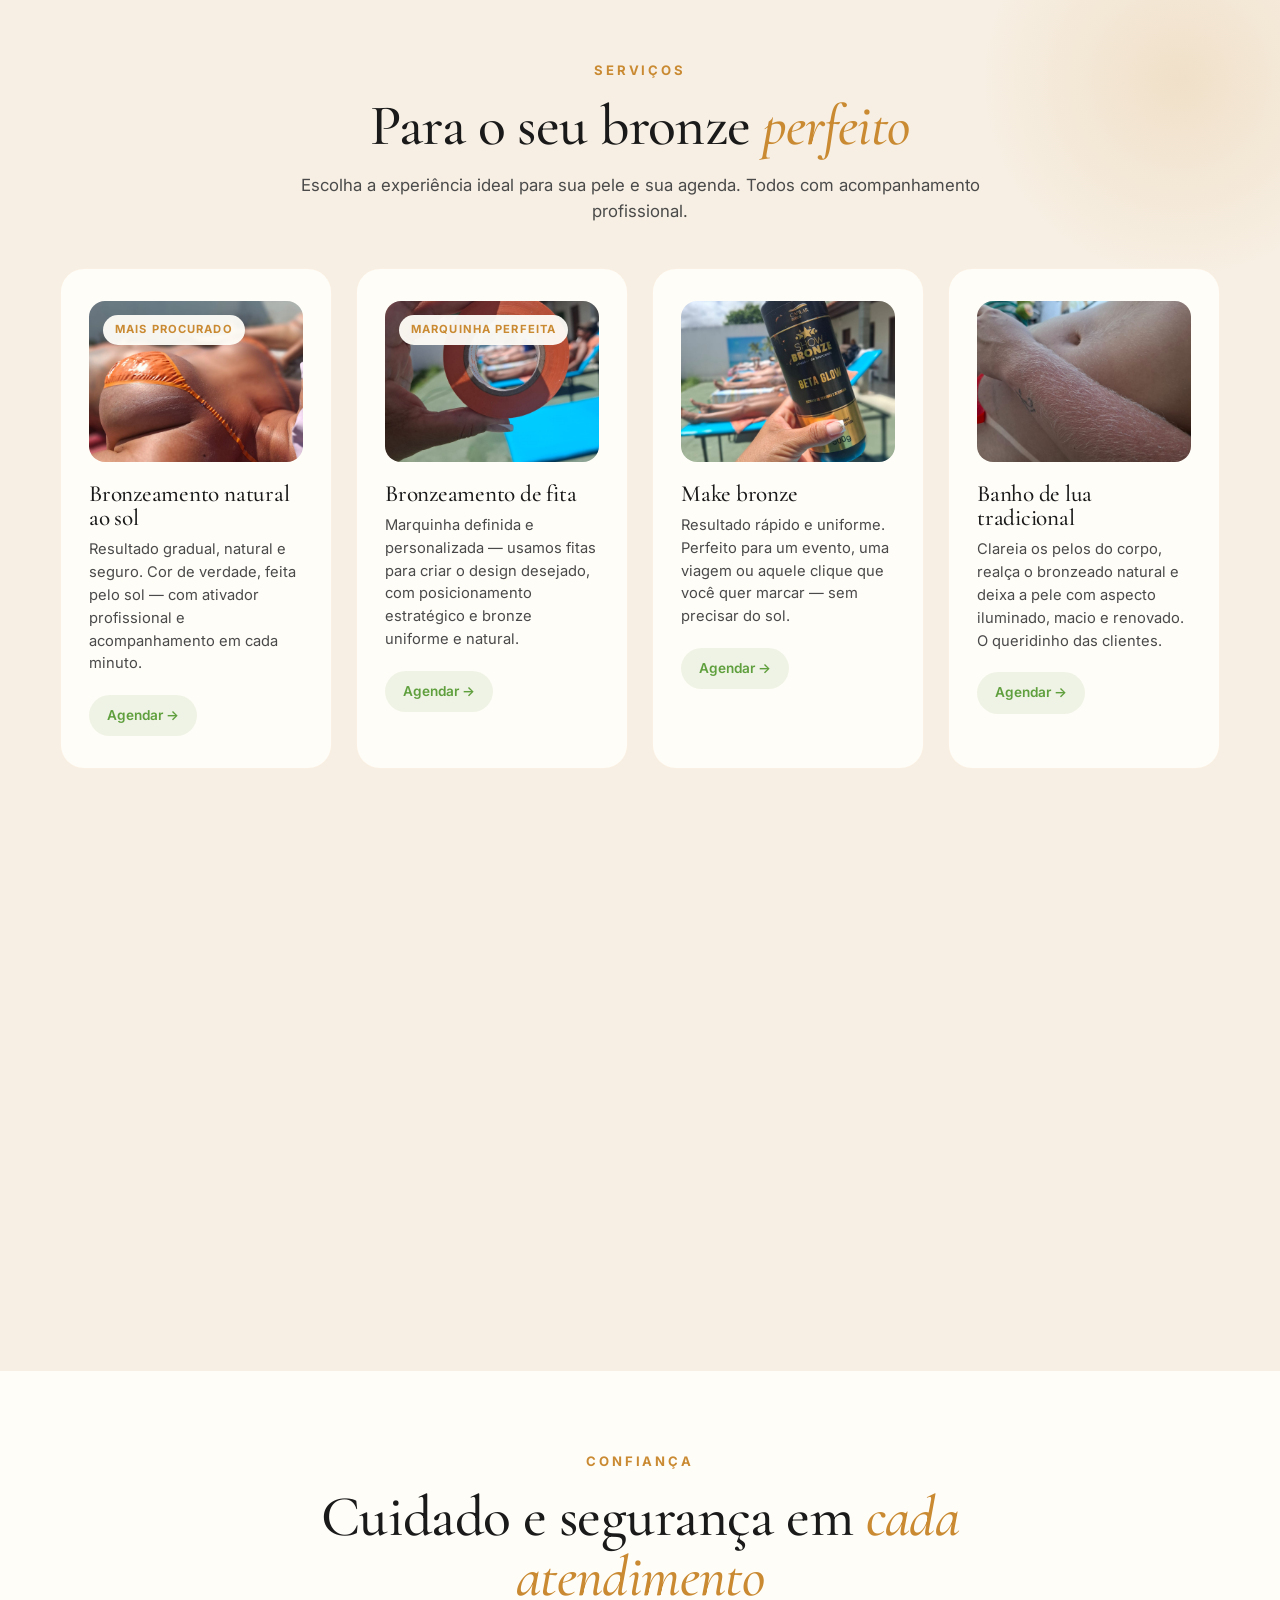
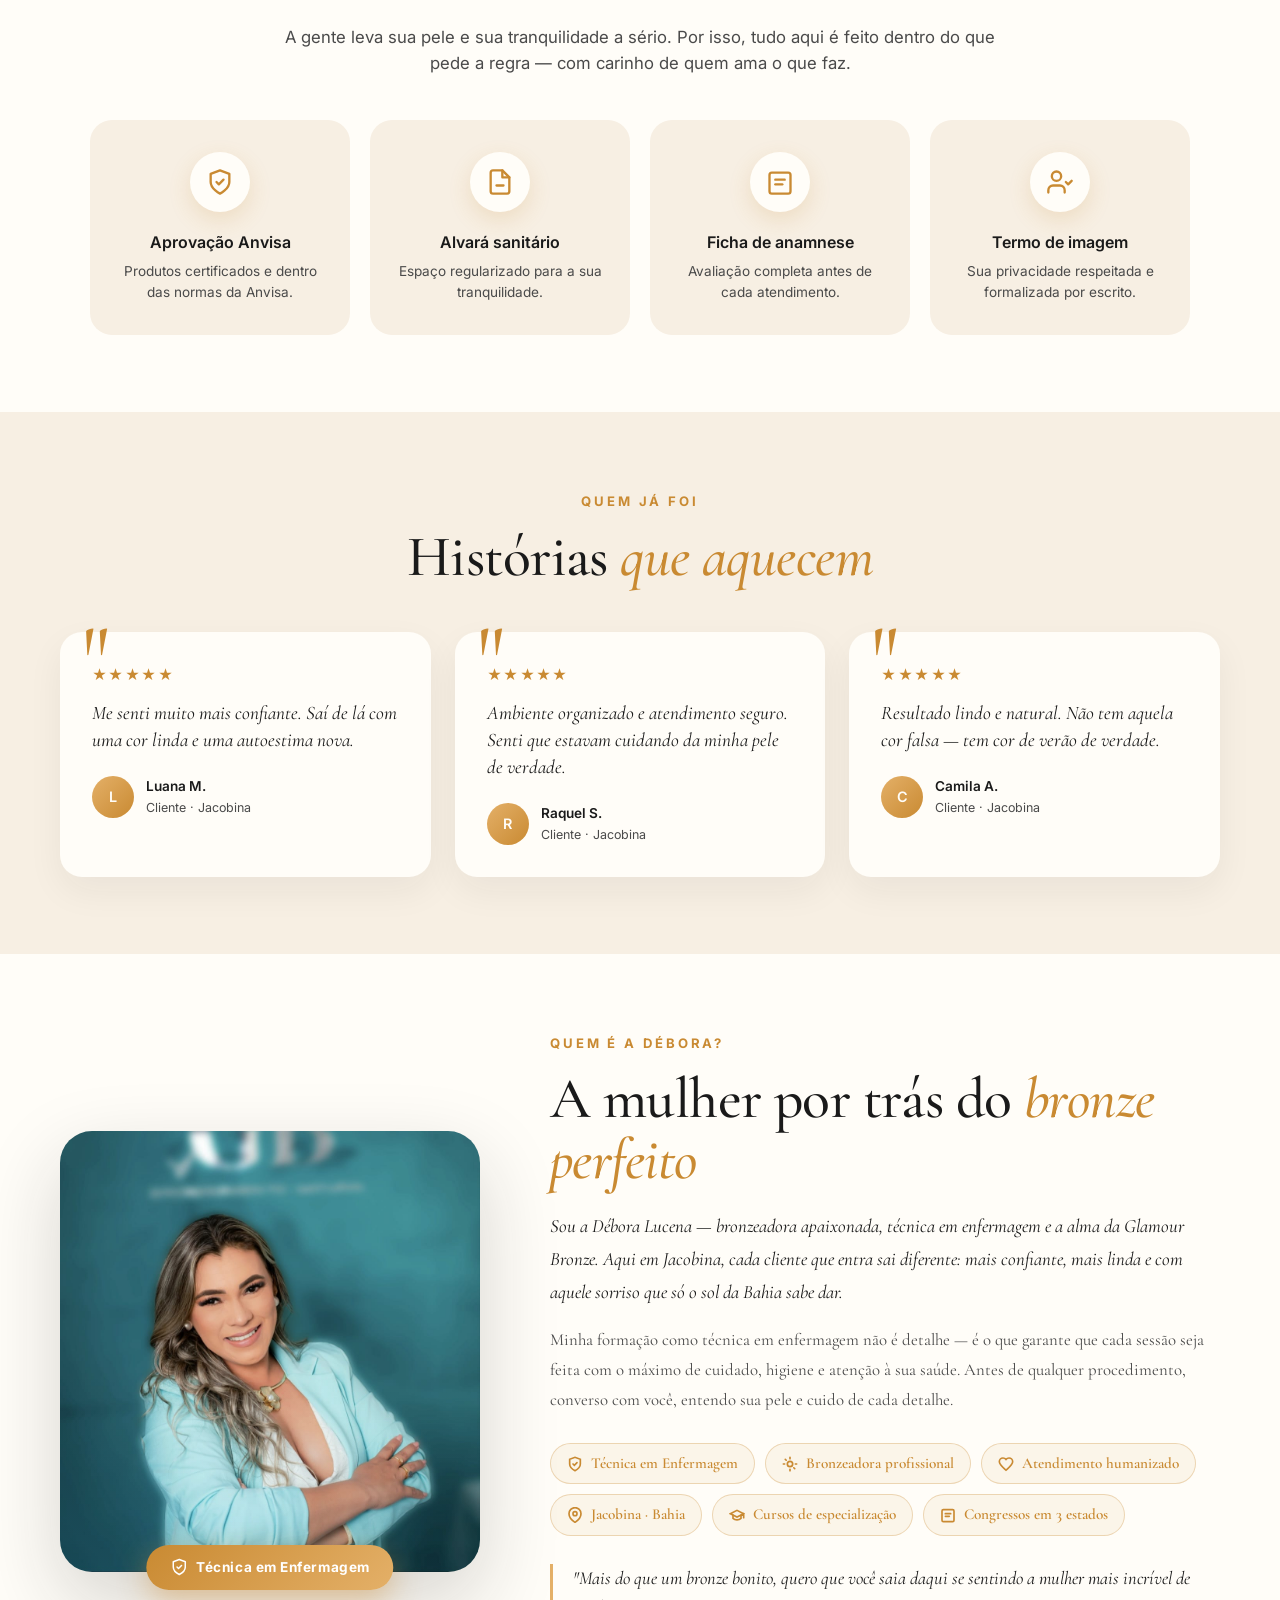
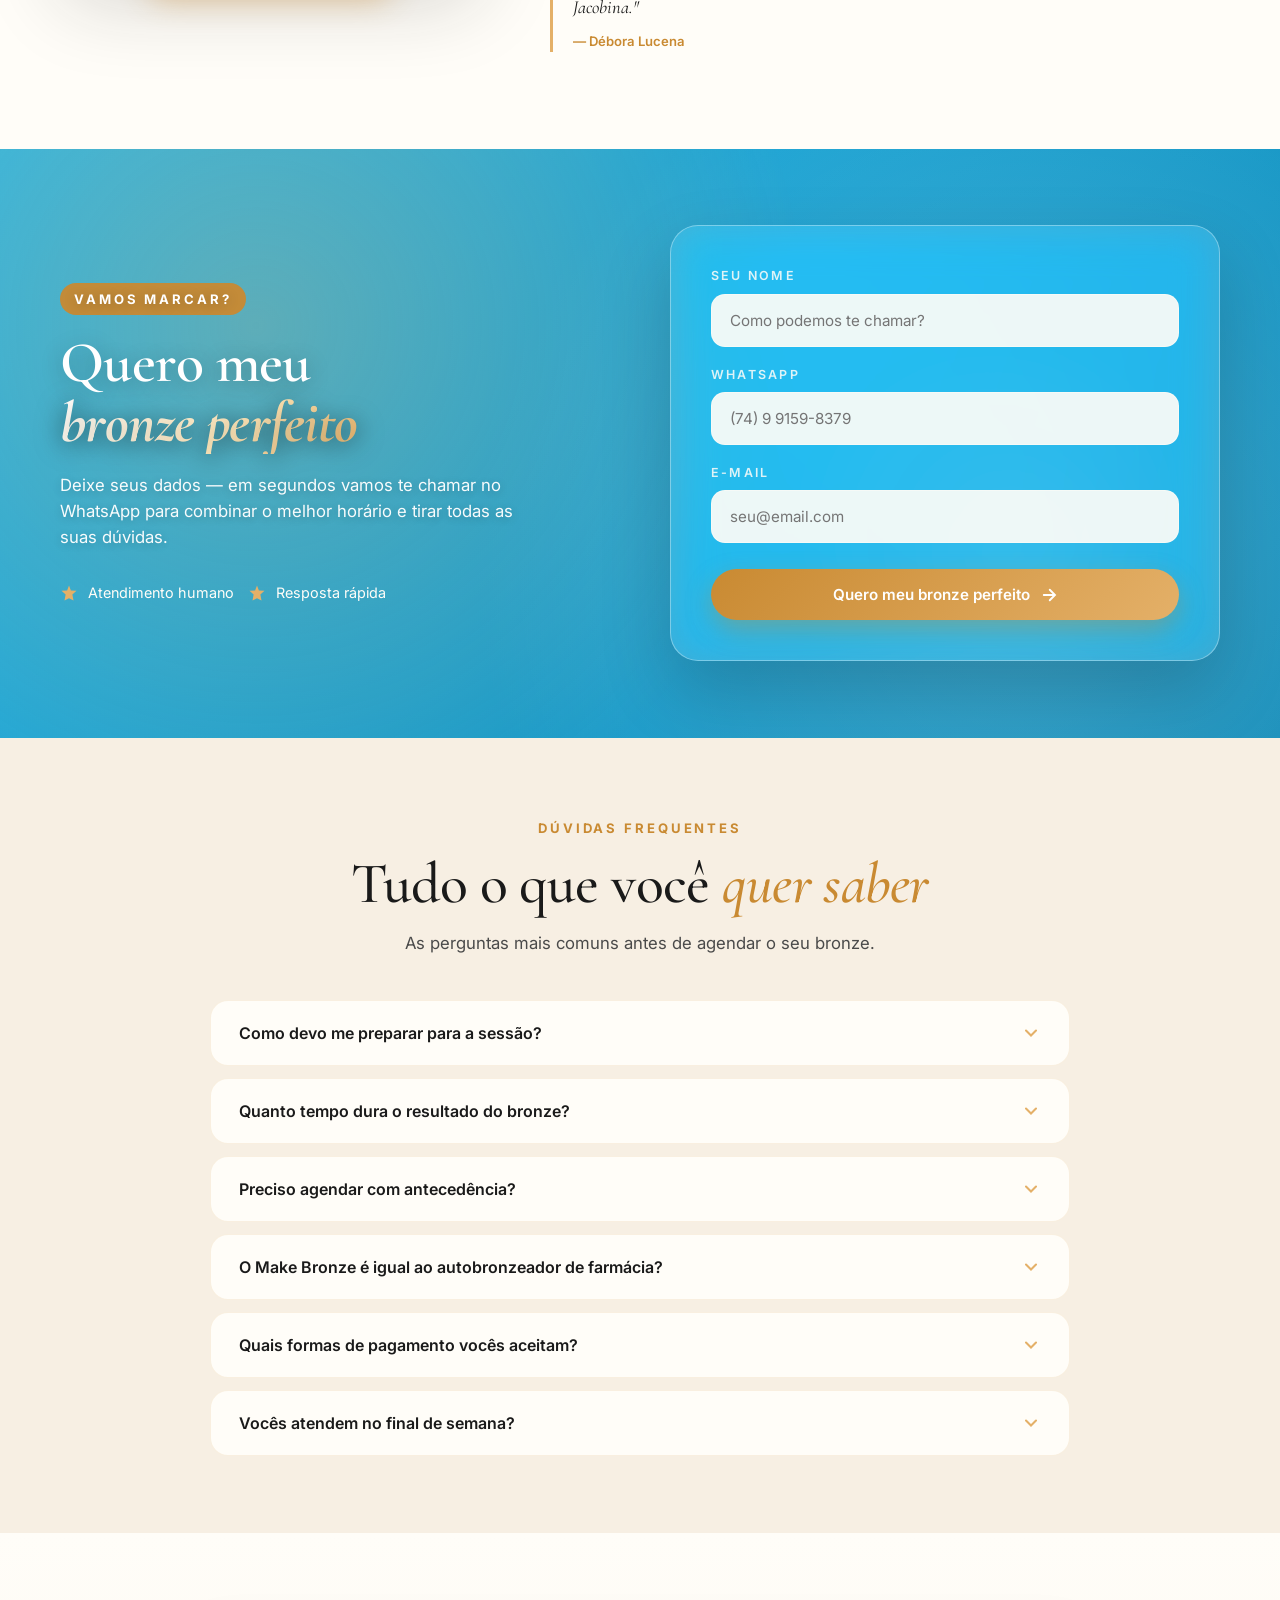
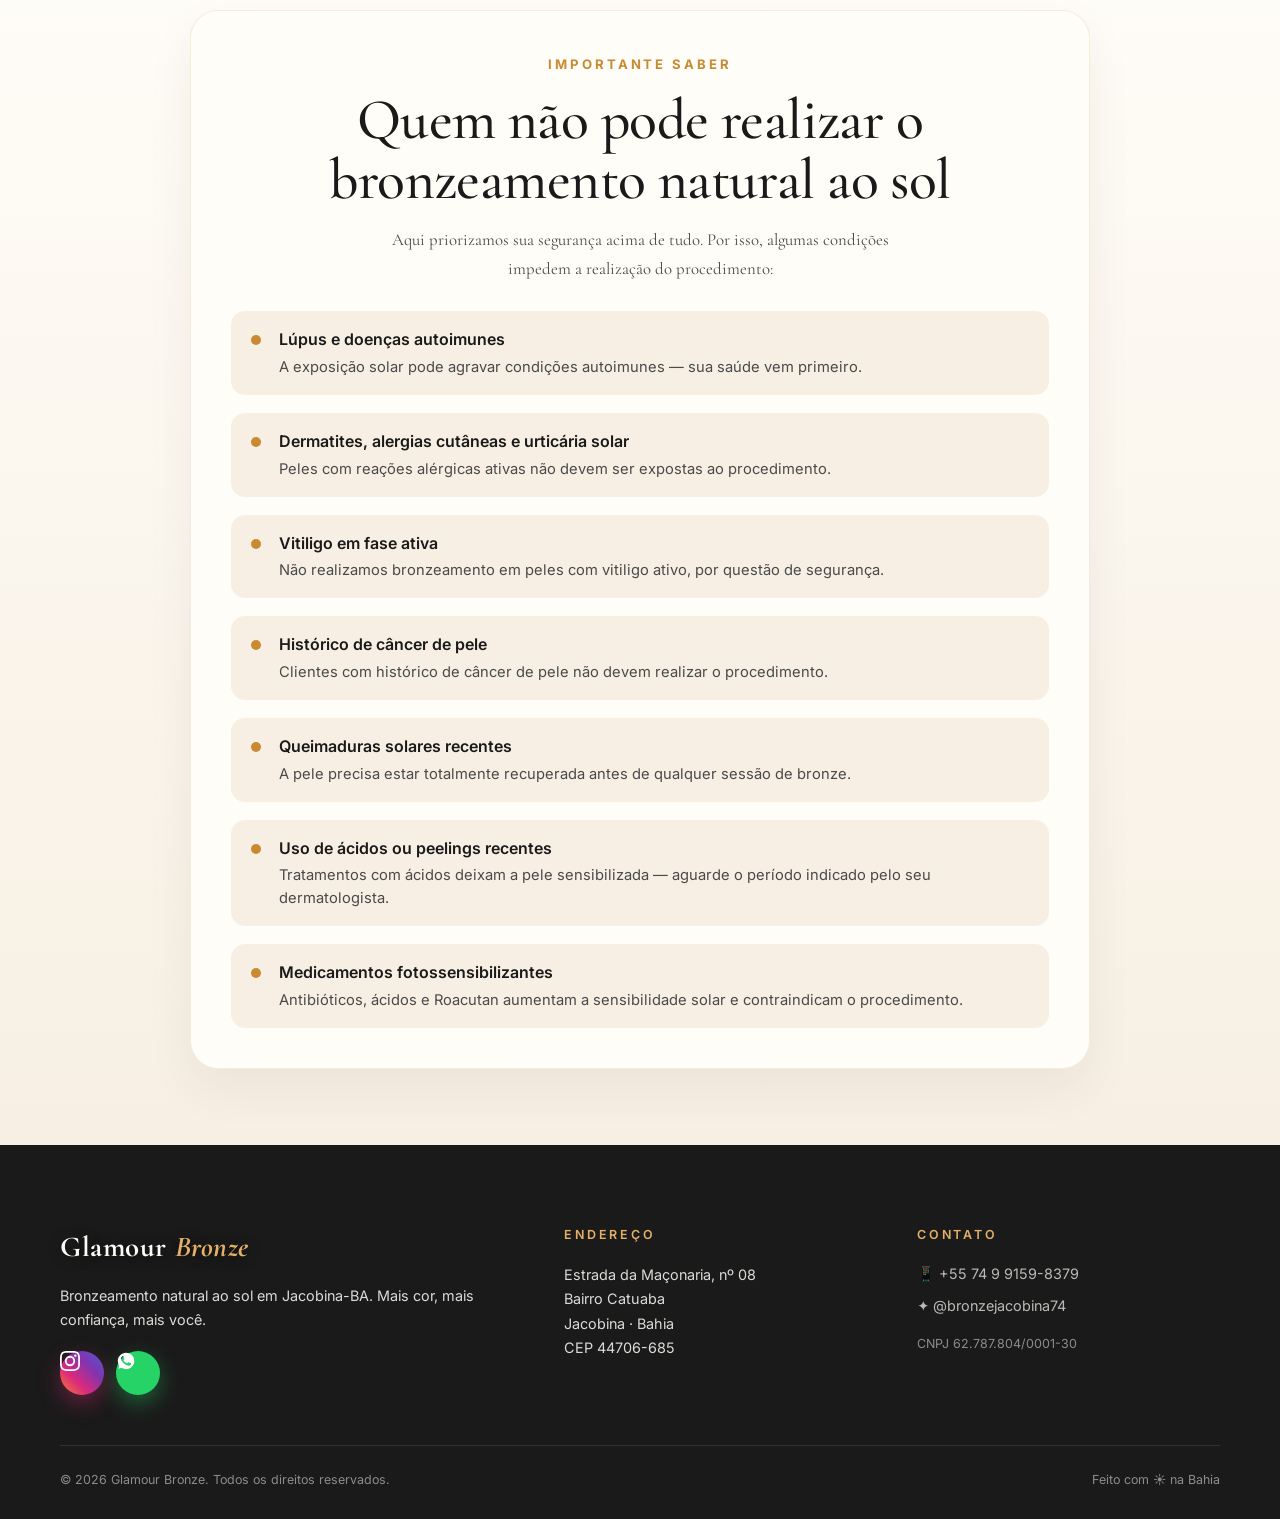
==== commit f9462a9b: "fix: galeria com 8 fotos sem gaps + pills Débora unificados Co-Authored-By: Claude Sonnet 4.6 <norep" ====
--- a/index.html
+++ b/index.html
@@ -126,6 +126,18 @@
       <img src="img/piscina-espaco.jpeg" alt="Piscina Glamour Bronze" loading="lazy" />
       <div class="label">Piscina liberada</div>
     </div>
+    <div class="tile t6">
+      <img src="img/bronzeada-piscina.jpeg" alt="Bronze à beira da piscina" loading="lazy" />
+      <div class="label">Bronze à beira da piscina</div>
+    </div>
+    <div class="tile t7">
+      <img src="img/petiscos-espaco.jpeg" alt="Petiscos Glamour Bronze" loading="lazy" />
+      <div class="label">Refrescância garantida</div>
+    </div>
+    <div class="tile t8">
+      <img src="img/jardim-piscina.jpeg" alt="Ambiente ao ar livre" loading="lazy" />
+      <div class="label">Ambiente ao ar livre</div>
+    </div>
   </div>
 </section>
 
@@ -364,23 +376,20 @@
           <svg width="16" height="16" viewBox="0 0 24 24" fill="none" stroke="currentColor" stroke-width="2.5" stroke-linecap="round"><path d="M21 10c0 7-9 13-9 13s-9-6-9-13a9 9 0 0 1 18 0z"/><circle cx="12" cy="10" r="3"/></svg>
           Jacobina · Bahia
         </div>
+        <div class="deb-pill">
+          <svg width="16" height="16" viewBox="0 0 24 24" fill="none" stroke="currentColor" stroke-width="2.5" stroke-linecap="round"><path d="M22 10v6M2 10l10-5 10 5-10 5z"/><path d="M6 12v5c3 3 9 3 12 0v-5"/></svg>
+          Cursos de especialização
+        </div>
+        <div class="deb-pill">
+          <svg width="16" height="16" viewBox="0 0 24 24" fill="none" stroke="currentColor" stroke-width="2.5" stroke-linecap="round"><rect x="3" y="4" width="18" height="18" rx="2"/><line x1="8" y1="10" x2="16" y2="10"/><line x1="8" y1="14" x2="14" y2="14"/></svg>
+          Congressos em 3 estados
+        </div>
       </div>
 
       <blockquote class="deb-quote">
         "Mais do que um bronze bonito, quero que você saia daqui se sentindo a mulher mais incrível de Jacobina."
         <cite>— Débora Lucena</cite>
       </blockquote>
-
-      <div class="deb-pills" style="margin-top:0">
-        <div class="deb-pill">
-          <svg width="16" height="16" viewBox="0 0 24 24" fill="none" stroke="currentColor" stroke-width="2.5" stroke-linecap="round"><path d="M22 10v6M2 10l10-5 10 5-10 5z"/><path d="M6 12v5c3 3 9 3 12 0v-5"/></svg>
-          Cursos de especialização
-        </div>
-        <div class="deb-pill">
-          <svg width="16" height="16" viewBox="0 0 24 24" fill="none" stroke="currentColor" stroke-width="2.5" stroke-linecap="round"><path d="M21 10c0 7-9 13-9 13s-9-6-9-13a9 9 0 0 1 18 0z"/><circle cx="12" cy="10" r="3"/></svg>
-          Congressos em 3 estados
-        </div>
-      </div>
     </div>
   </div>
 </section>
--- a/styles.css
+++ b/styles.css
@@ -326,13 +326,16 @@
   font-weight: 600;
   color: var(--grafite);
 }
-.tile.t1 { grid-column: span 7; aspect-ratio: 16/11; }
-.tile.t2 { grid-column: span 5; aspect-ratio: 4/5; grid-row: span 2; }
-.tile.t3 { grid-column: span 4; aspect-ratio: 1/1; }
-.tile.t4 { grid-column: span 3; aspect-ratio: 1/1; }
-.tile.t5 { grid-column: span 12; aspect-ratio: 21/9; }
+.tile.t1 { grid-column: span 7; height: 300px; }
+.tile.t2 { grid-column: span 5; height: 300px; }
+.tile.t3 { grid-column: span 4; height: 220px; }
+.tile.t4 { grid-column: span 3; height: 220px; }
+.tile.t5 { grid-column: span 7; height: 260px; }
+.tile.t6 { grid-column: span 5; height: 260px; }
+.tile.t7 { grid-column: span 5; height: 220px; }
+.tile.t8 { grid-column: span 7; height: 220px; }
 @media (max-width: 800px) {
-  .tile { grid-column: span 12 !important; aspect-ratio: 4/3 !important; grid-row: auto !important; }
+  .tile { grid-column: span 12 !important; height: 240px !important; grid-row: auto !important; }
 }
 
 /* ============ EXPERIENCIA ============ */
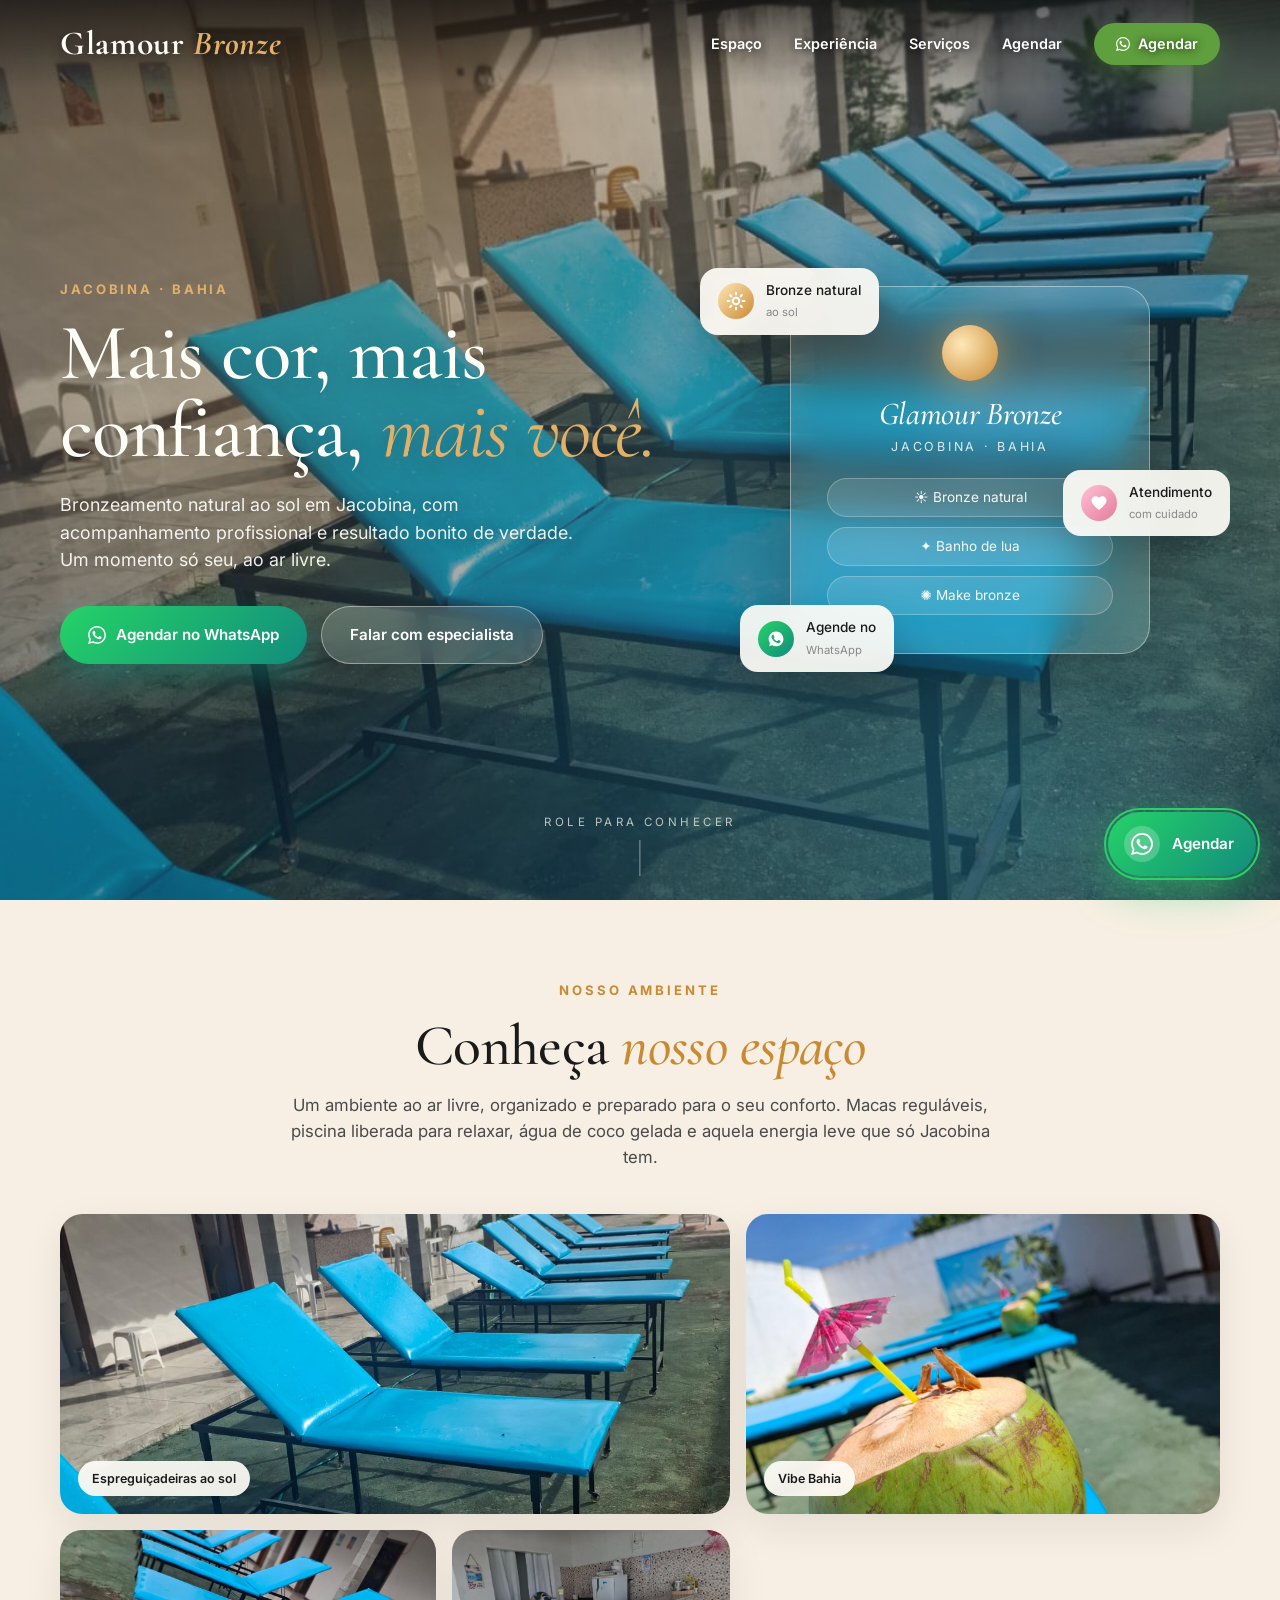
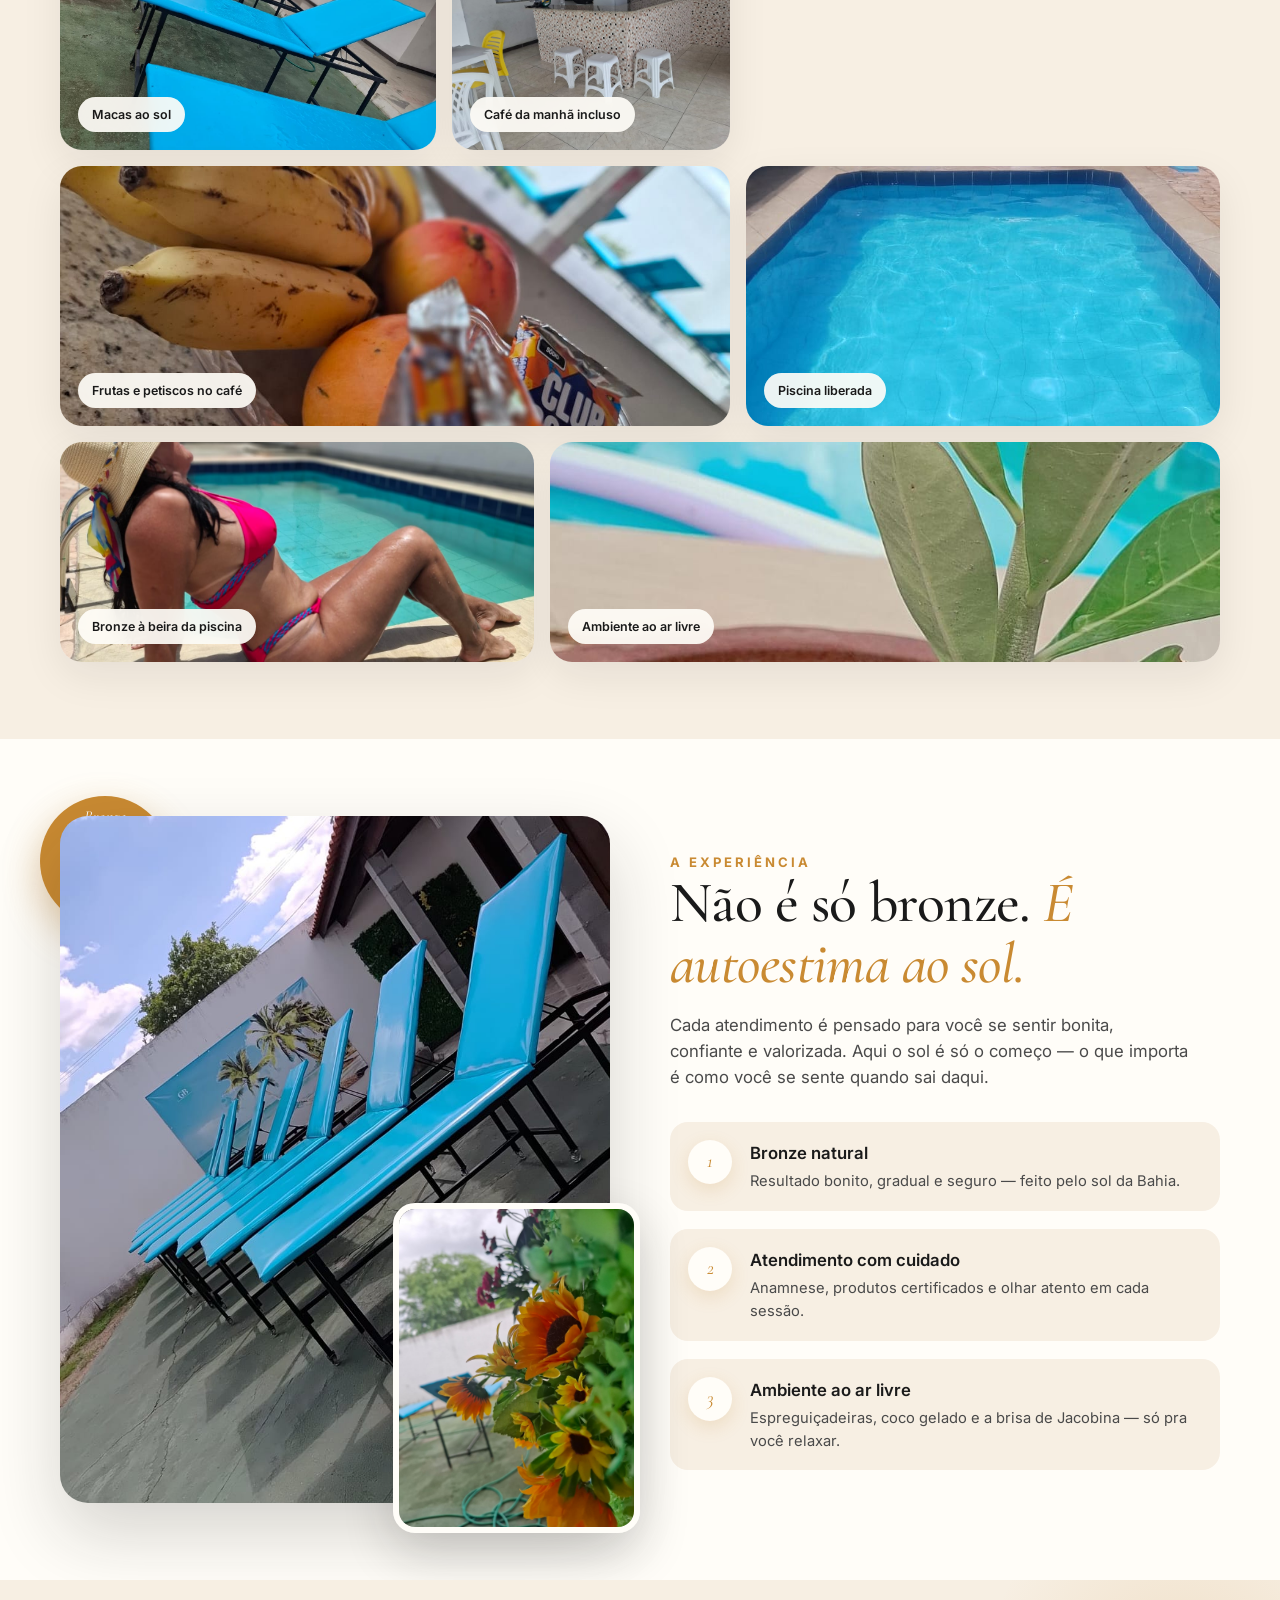
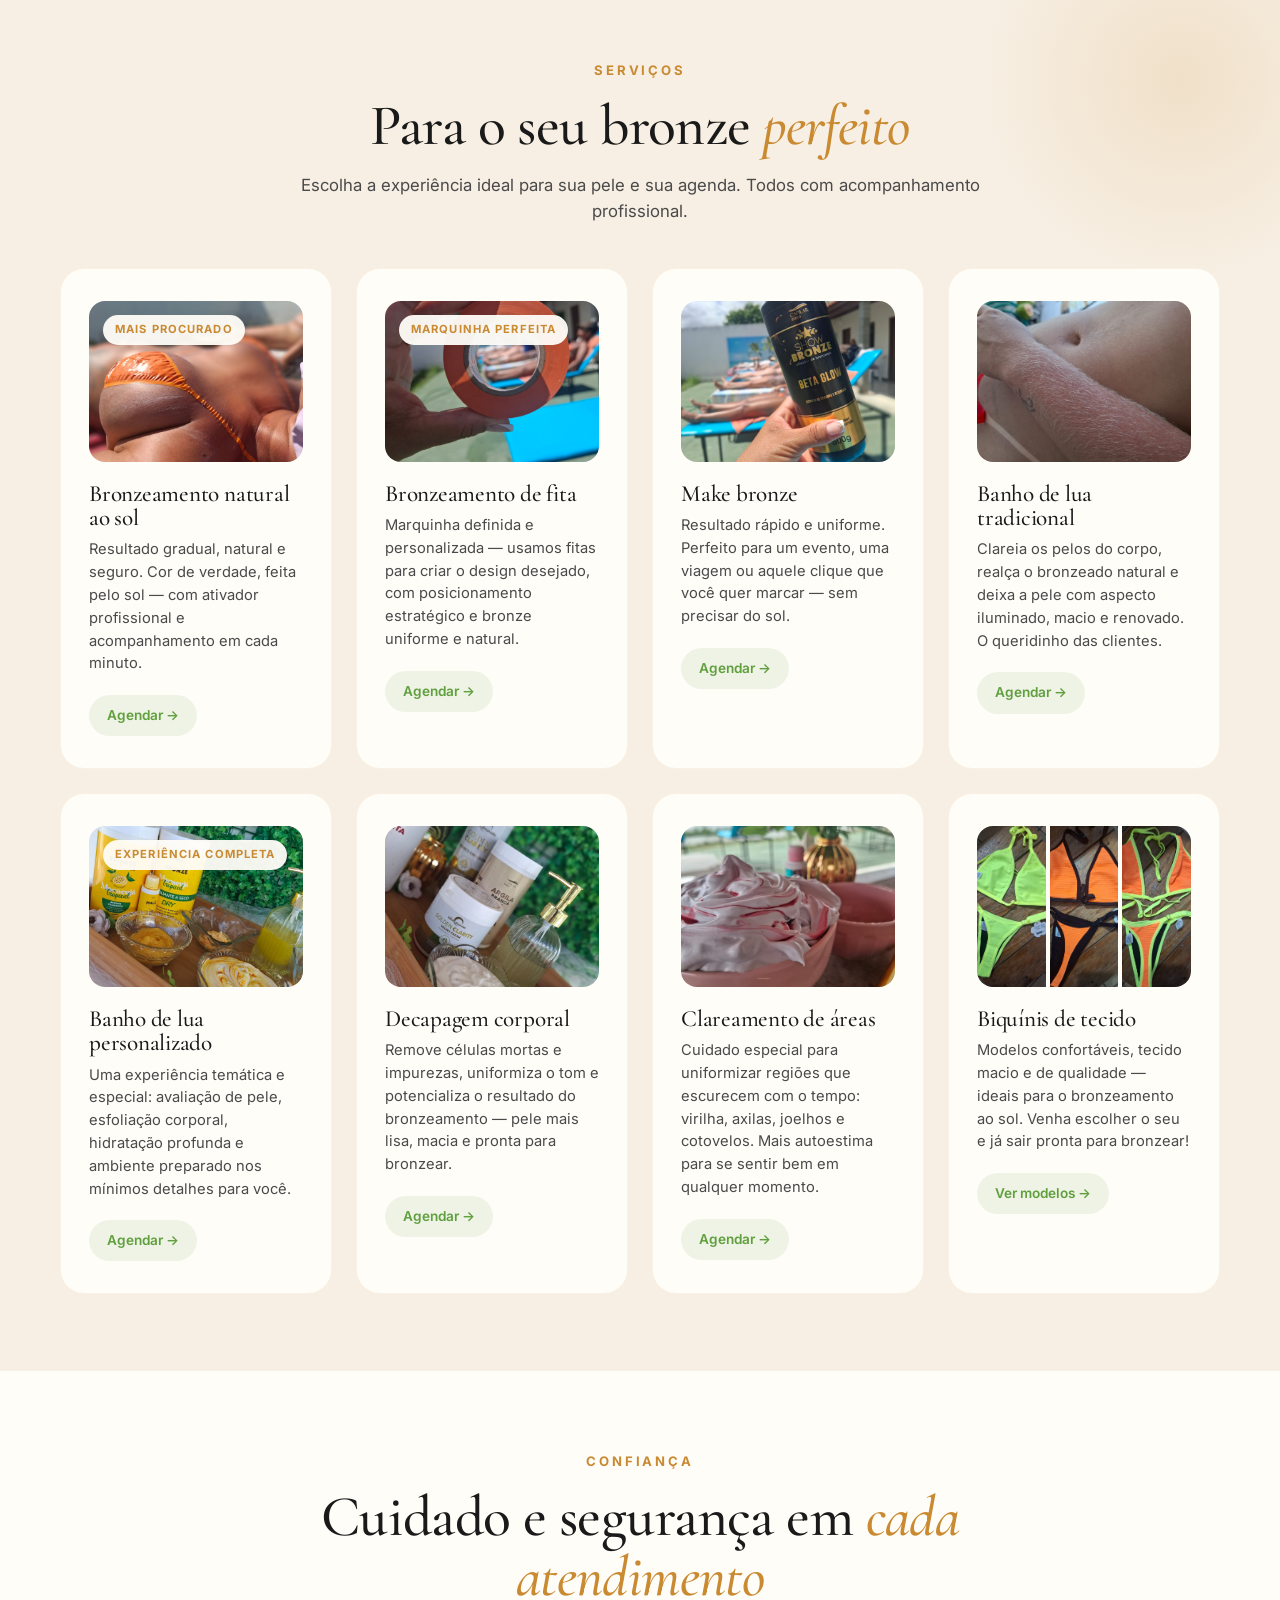
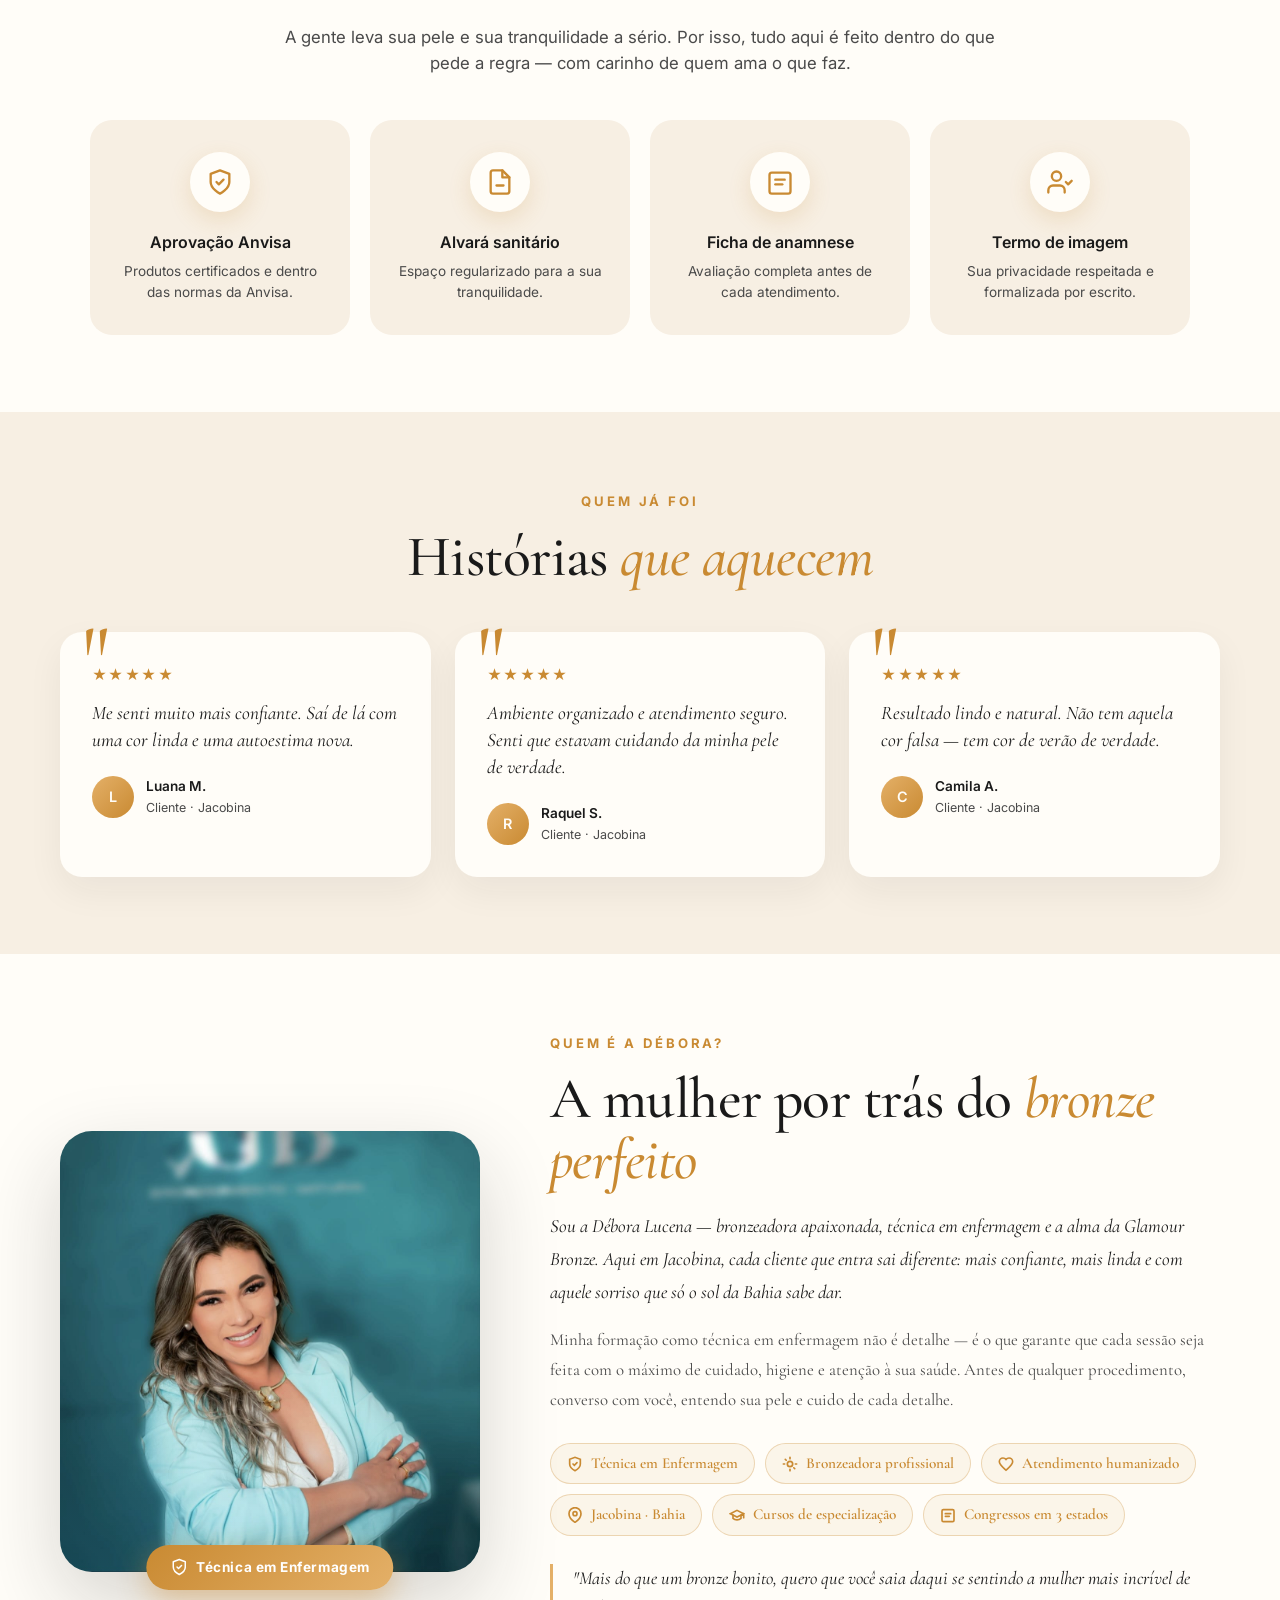
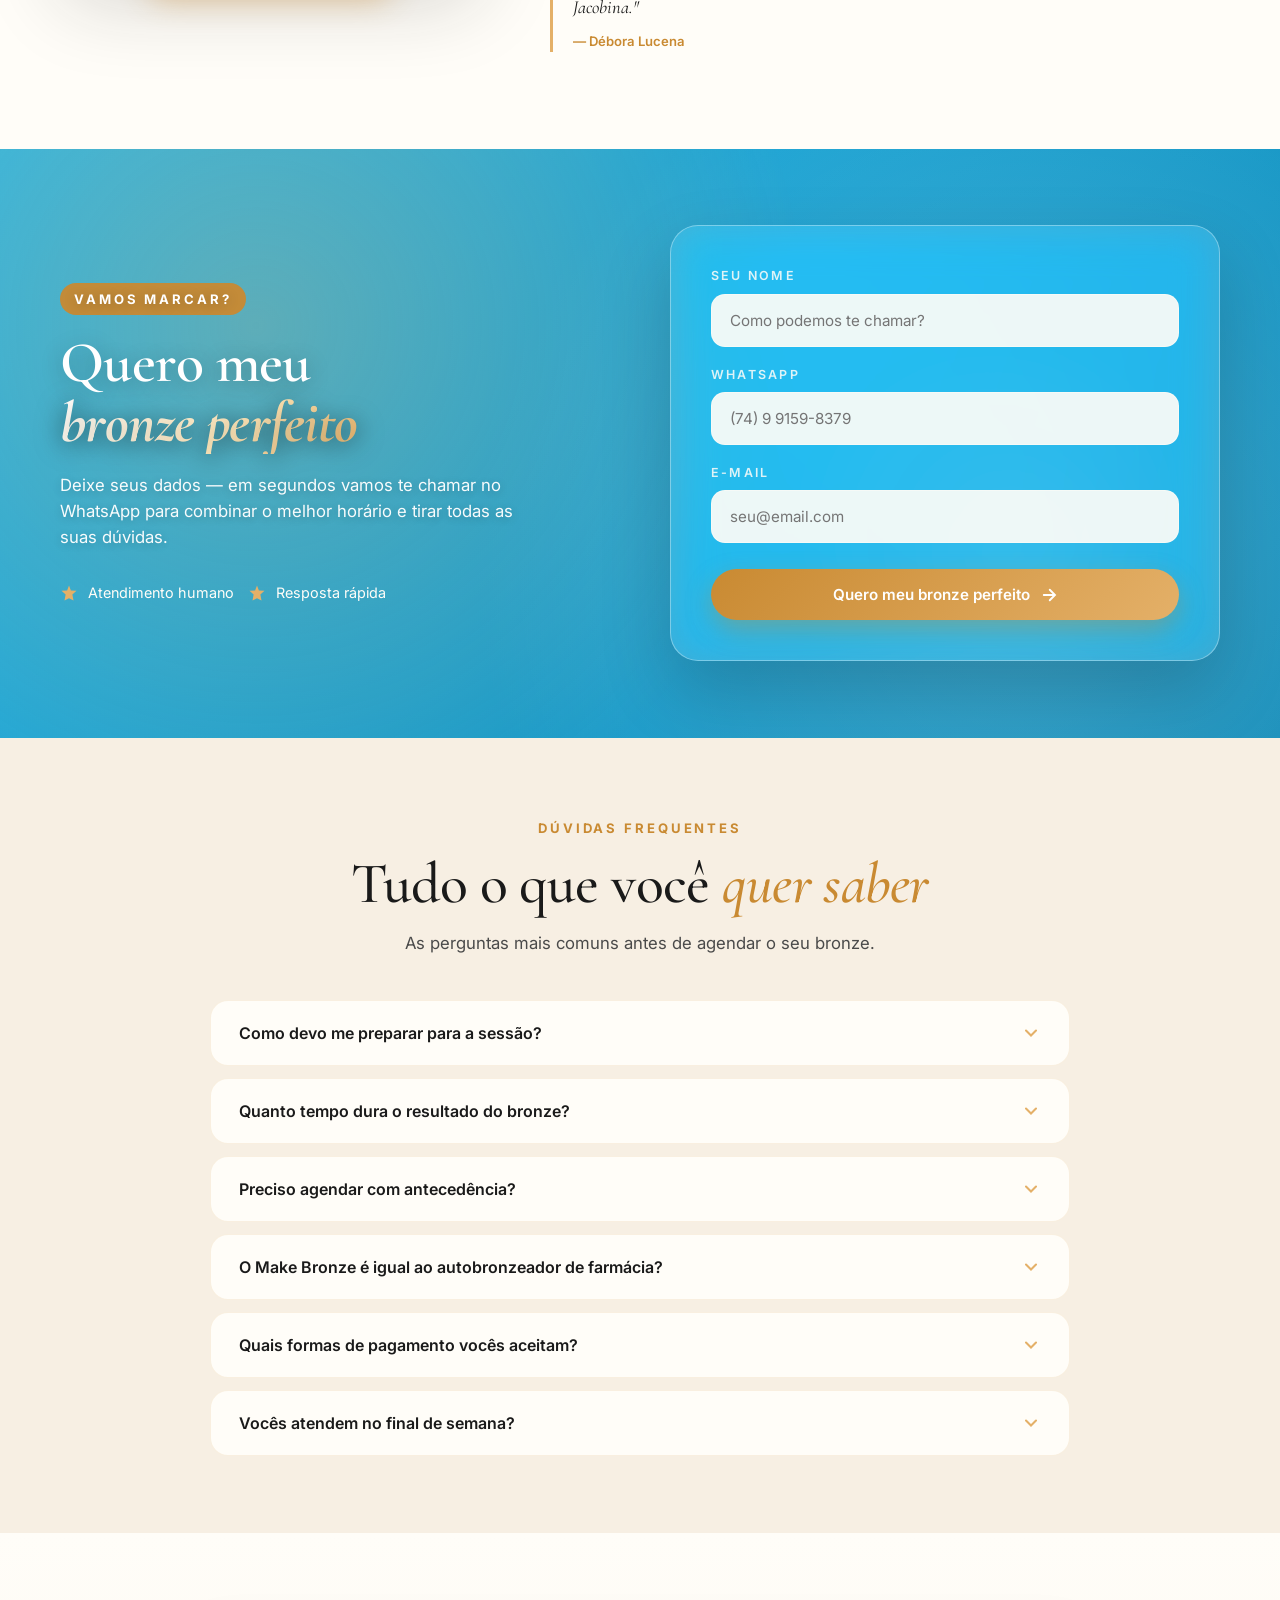
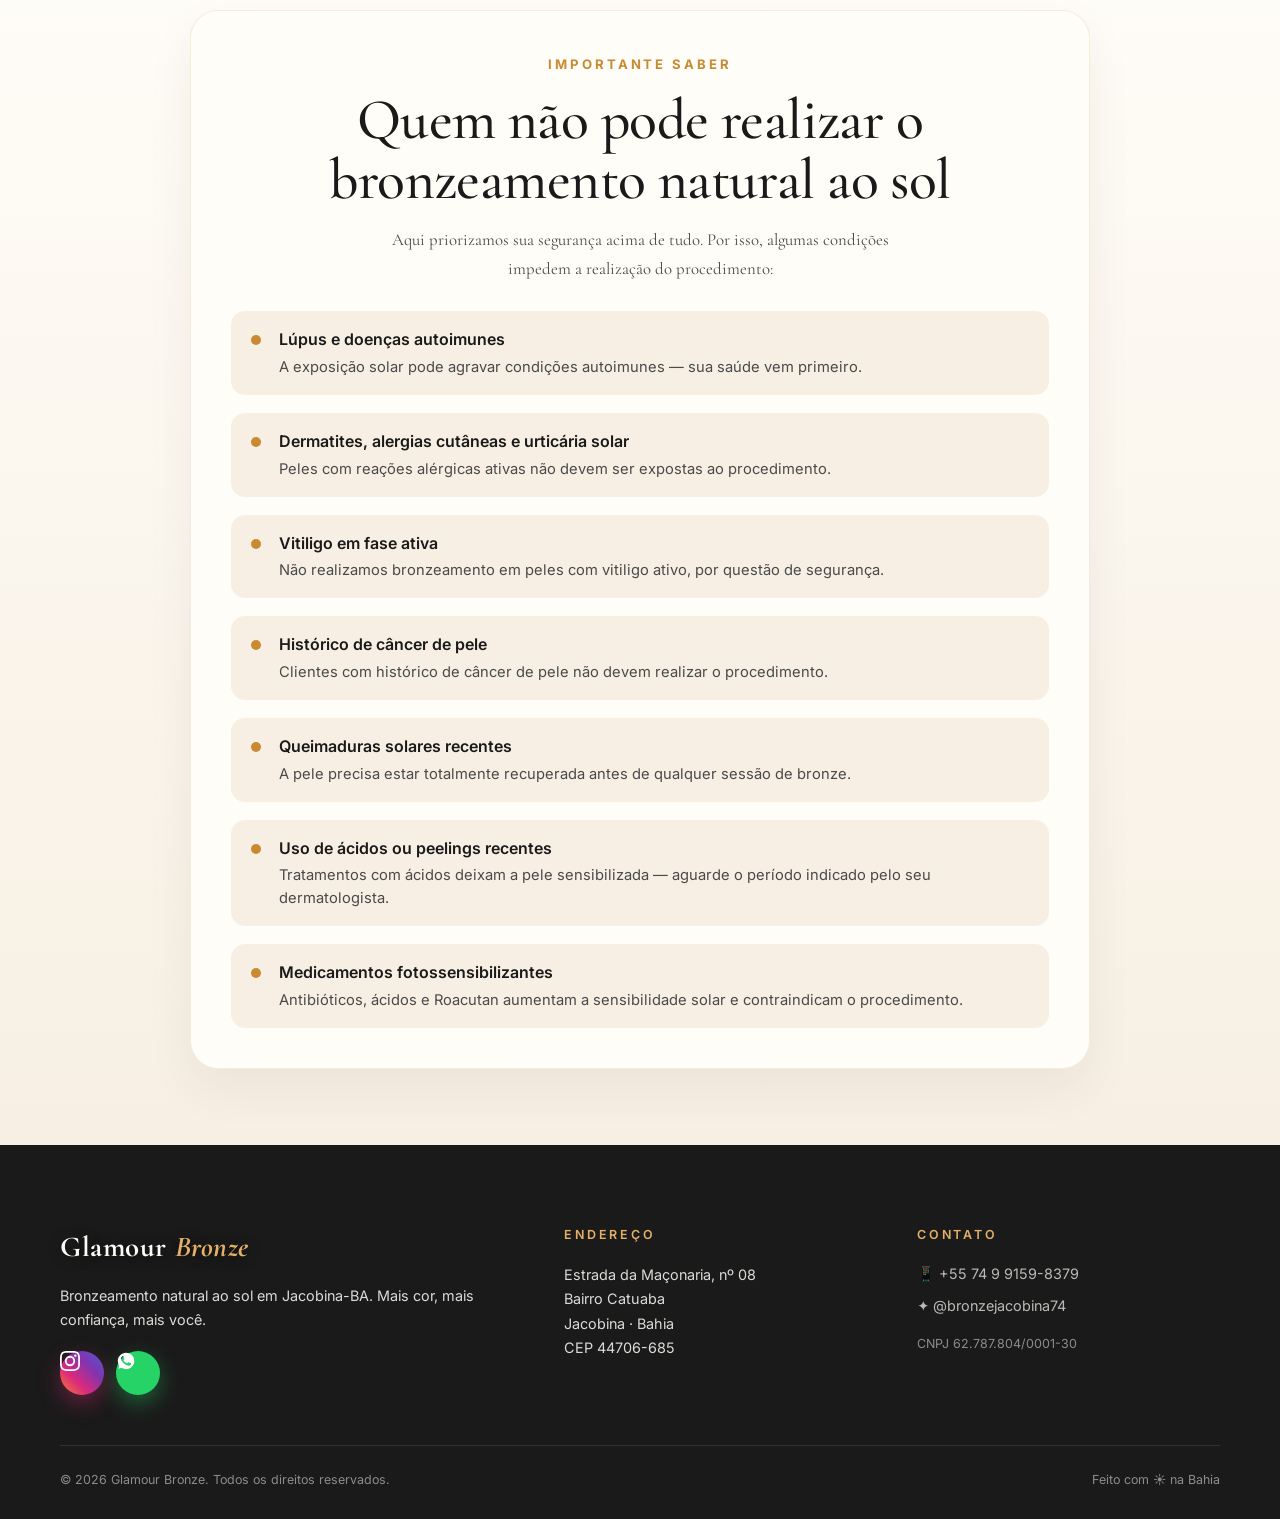
==== commit 6d346c1e: "fix: labels galeria atualizados" ====
--- a/index.html
+++ b/index.html
@@ -115,24 +115,24 @@
       <div class="label">Vibe Bahia</div>
     </div>
     <div class="tile t3">
-      <img src="img/espreguicadeiras-mural.jpeg" alt="Mural de coqueiros" loading="lazy" />
-      <div class="label">Cantinho dos coqueiros</div>
+      <img src="img/espreguicadeiras-mural.jpeg" alt="Macas ao sol Glamour Bronze" loading="lazy" />
+      <div class="label">Macas ao sol</div>
     </div>
     <div class="tile t4">
-      <img src="img/bar-area.jpeg" alt="Área de descanso" loading="lazy" />
-      <div class="label">Área de descanso</div>
+      <img src="img/bar-area.jpeg" alt="Café da manhã Glamour Bronze" loading="lazy" />
+      <div class="label">Café da manhã incluso</div>
     </div>
     <div class="tile t5">
+      <img src="img/petiscos-espaco.jpeg" alt="Café da manhã Glamour Bronze" loading="lazy" />
+      <div class="label">Frutas e petiscos no café</div>
+    </div>
+    <div class="tile t6">
       <img src="img/piscina-espaco.jpeg" alt="Piscina Glamour Bronze" loading="lazy" />
       <div class="label">Piscina liberada</div>
     </div>
-    <div class="tile t6">
+    <div class="tile t7">
       <img src="img/bronzeada-piscina.jpeg" alt="Bronze à beira da piscina" loading="lazy" />
       <div class="label">Bronze à beira da piscina</div>
-    </div>
-    <div class="tile t7">
-      <img src="img/petiscos-espaco.jpeg" alt="Petiscos Glamour Bronze" loading="lazy" />
-      <div class="label">Refrescância garantida</div>
     </div>
     <div class="tile t8">
       <img src="img/jardim-piscina.jpeg" alt="Ambiente ao ar livre" loading="lazy" />
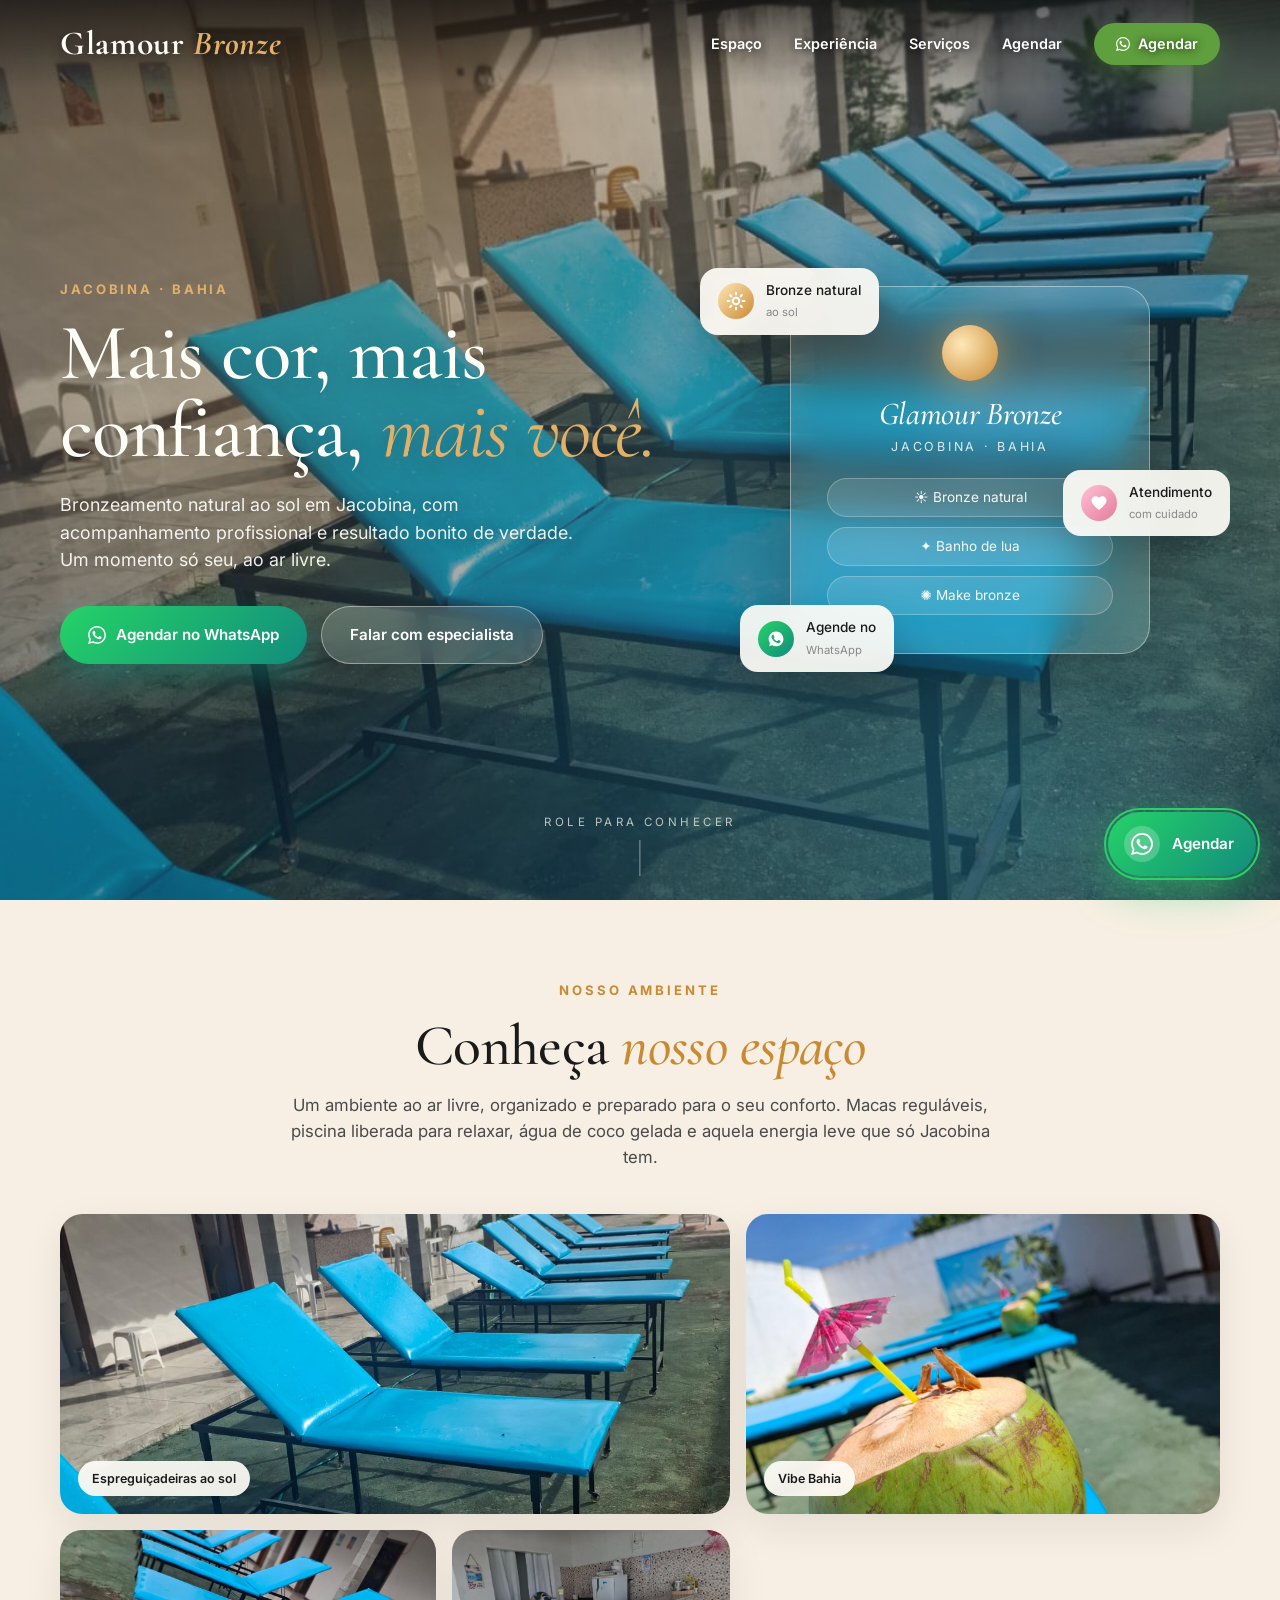
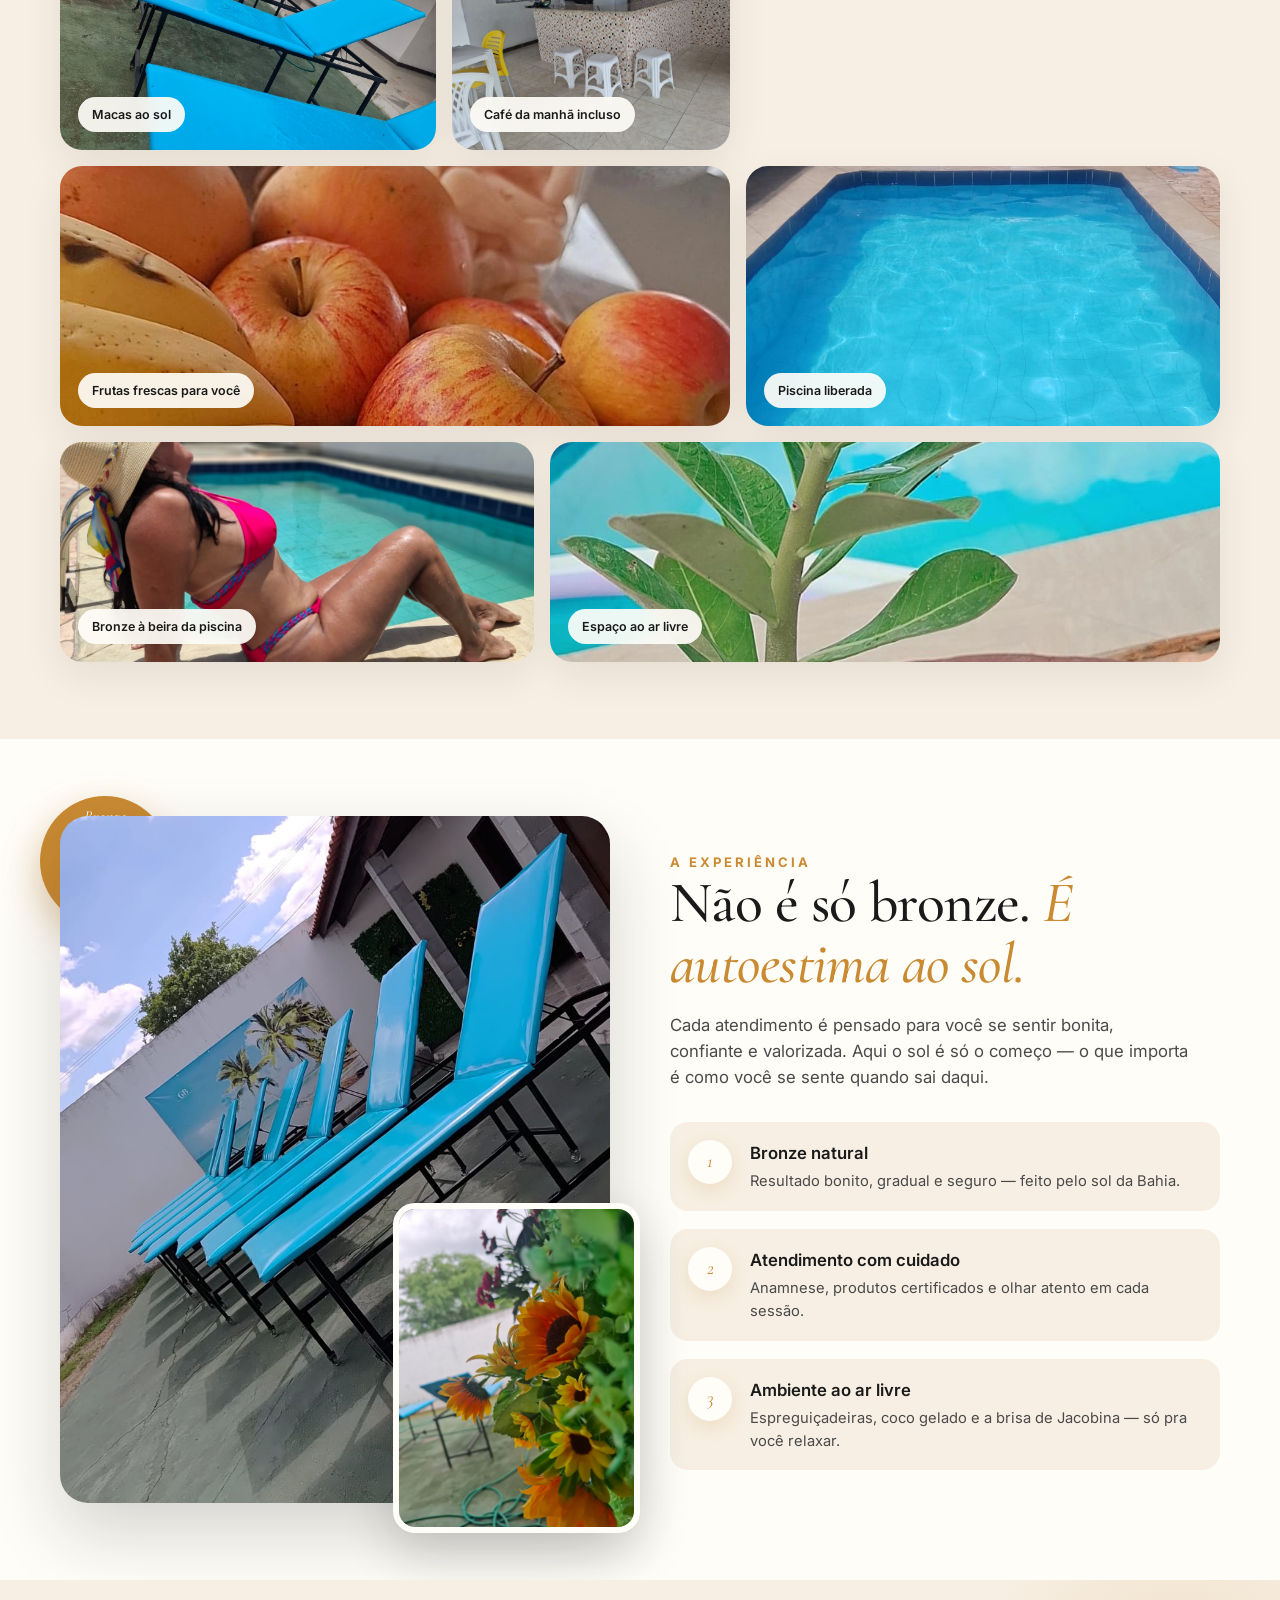
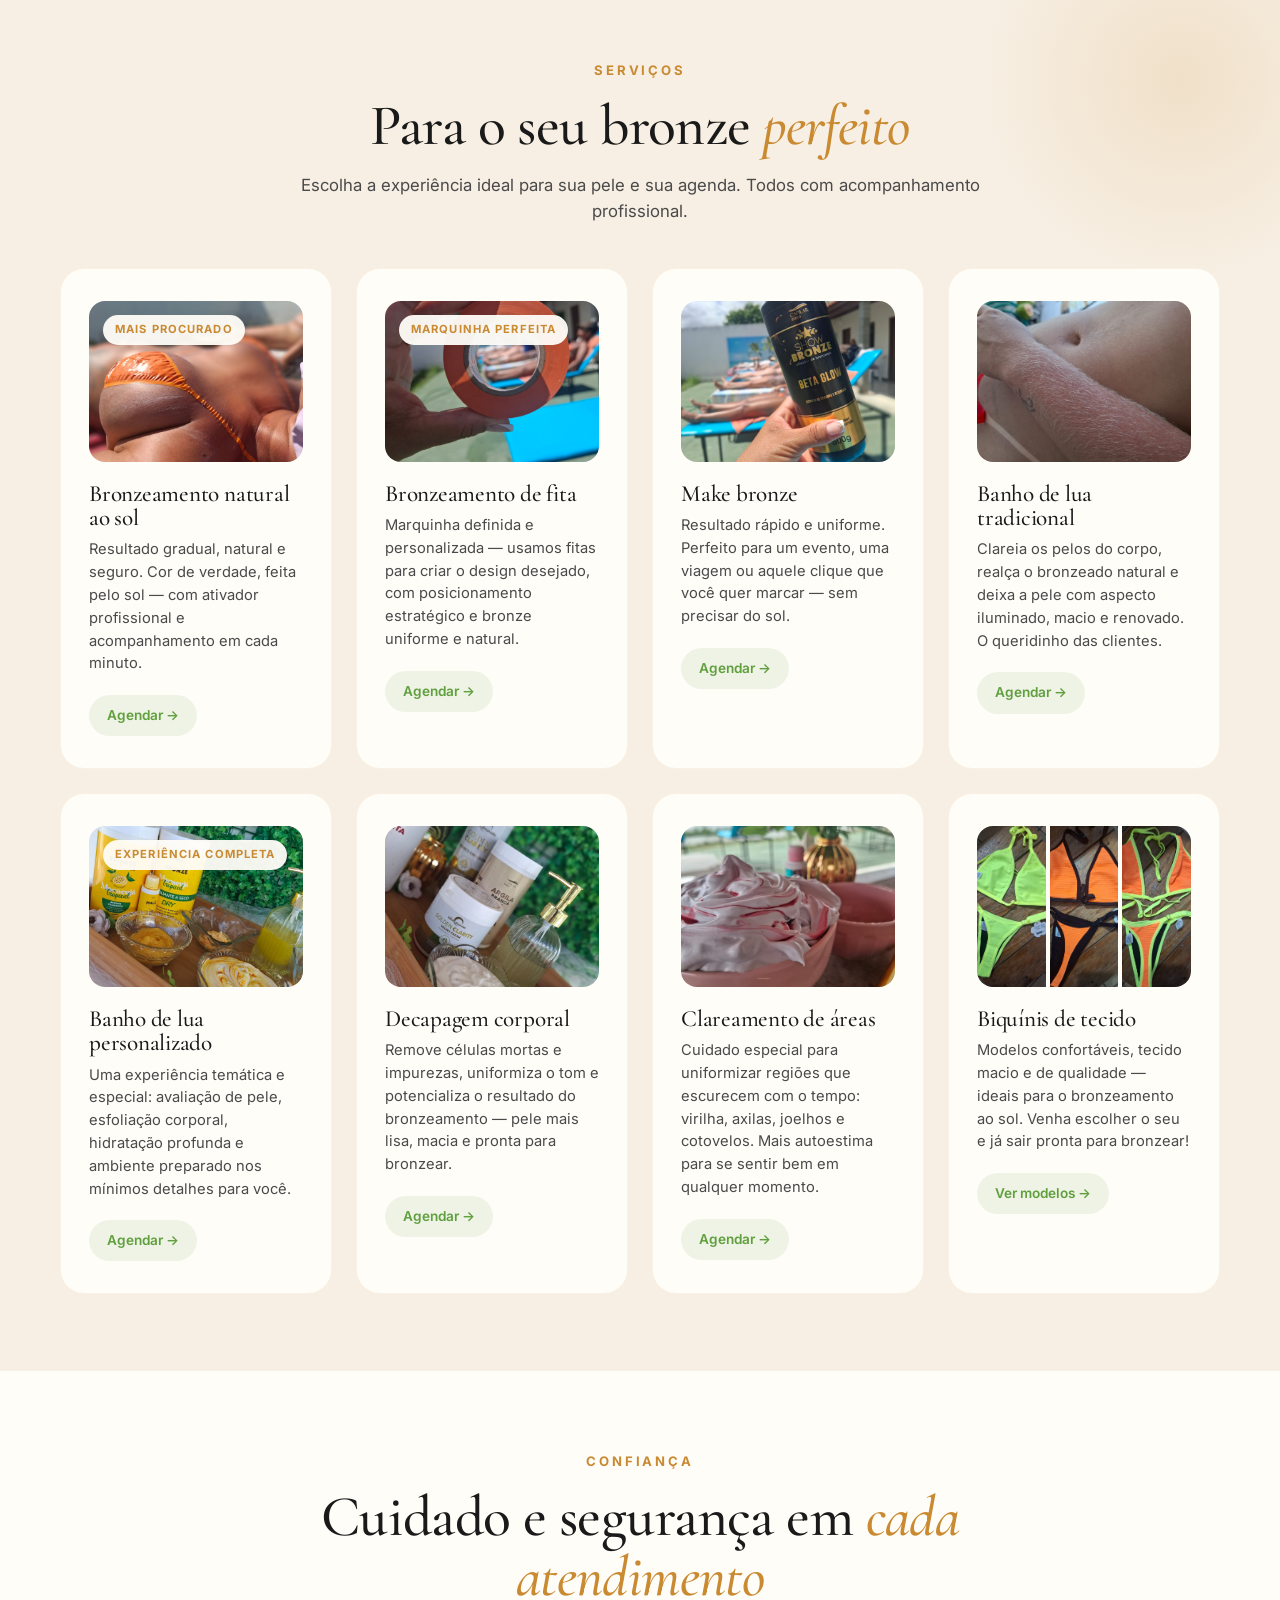
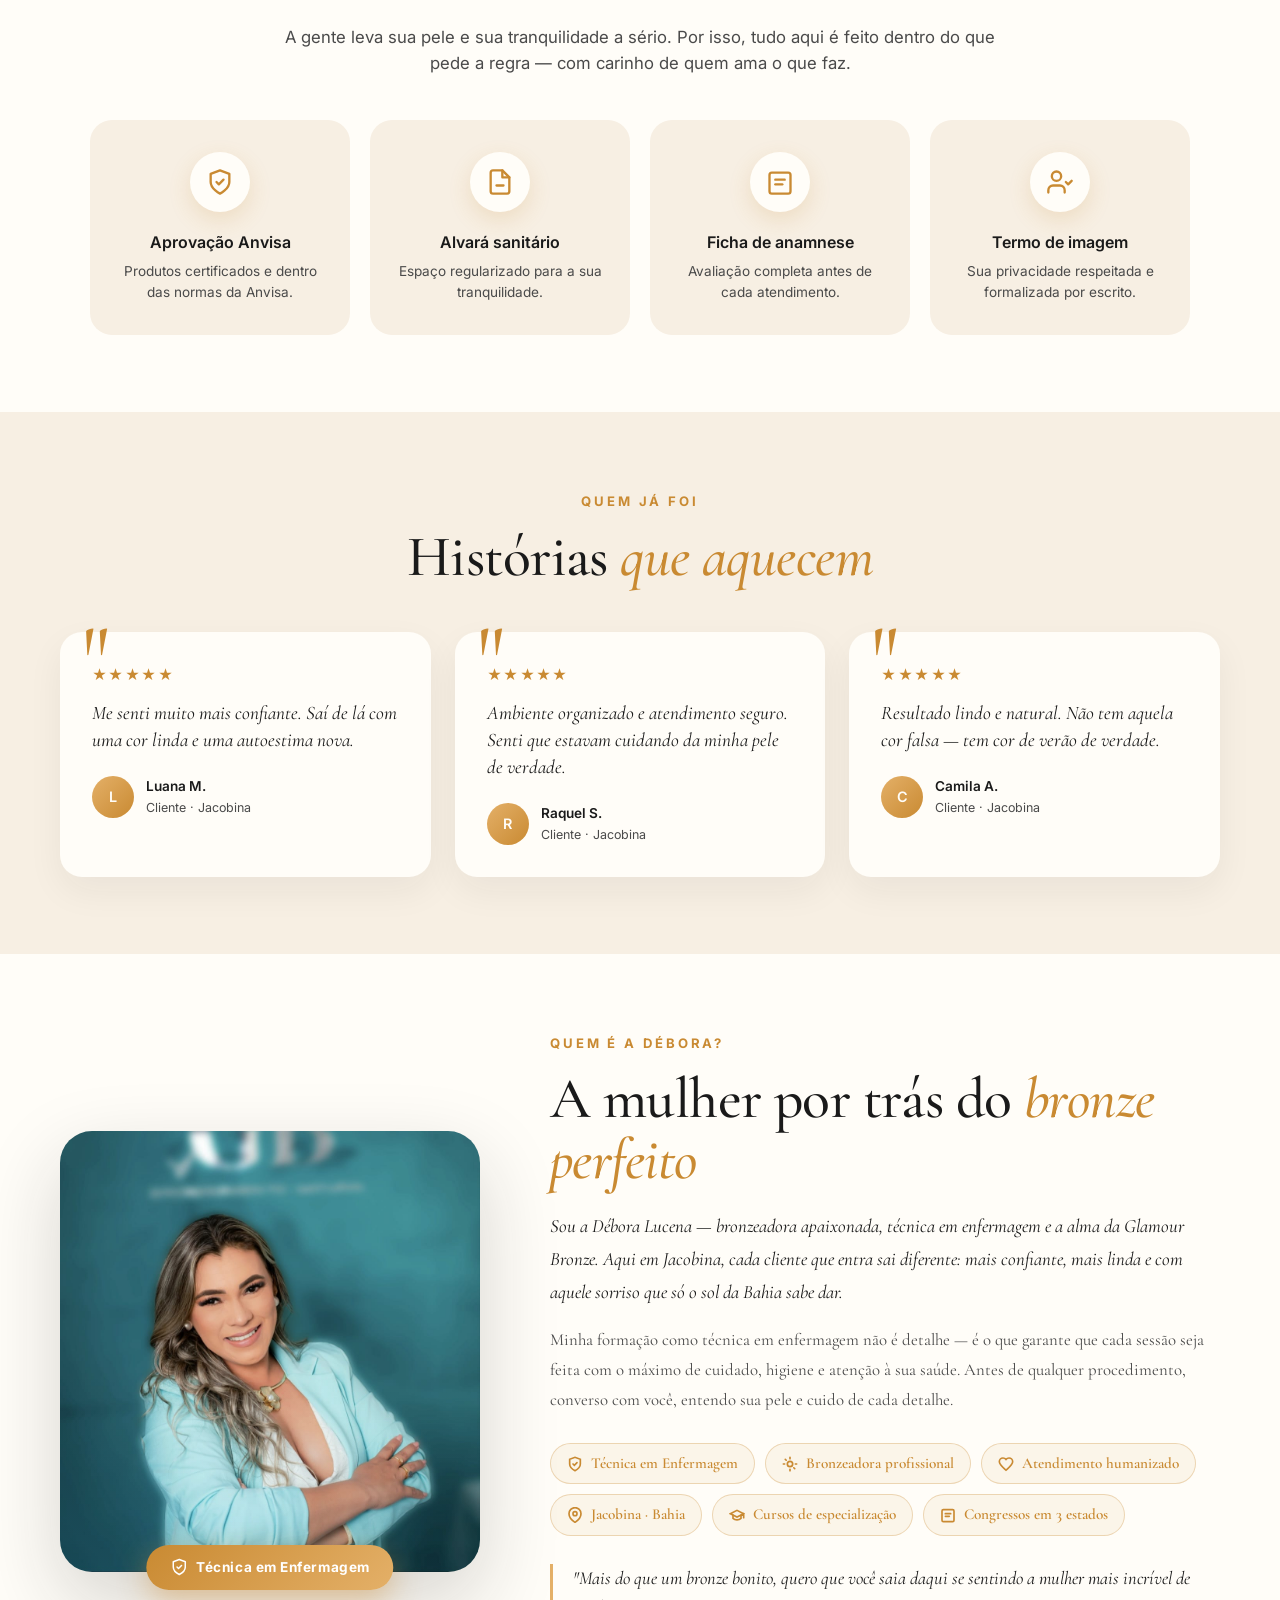
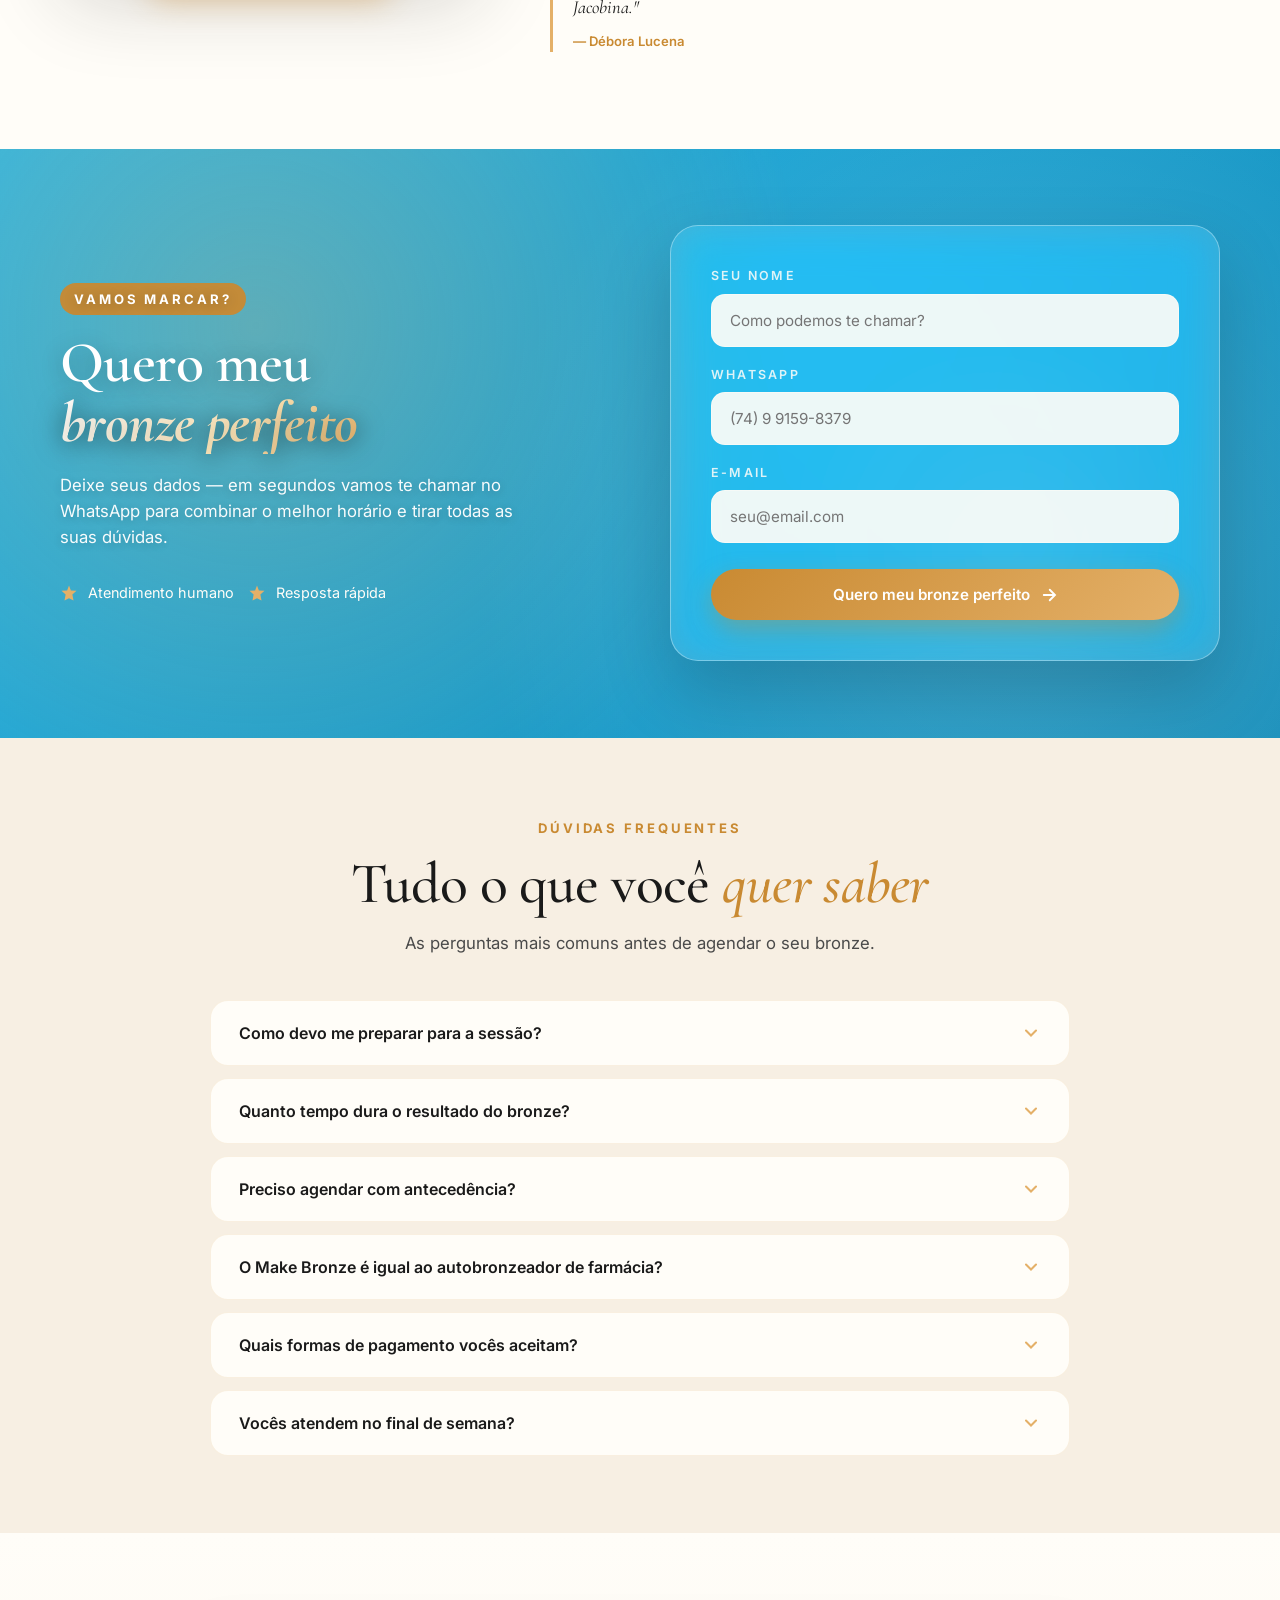
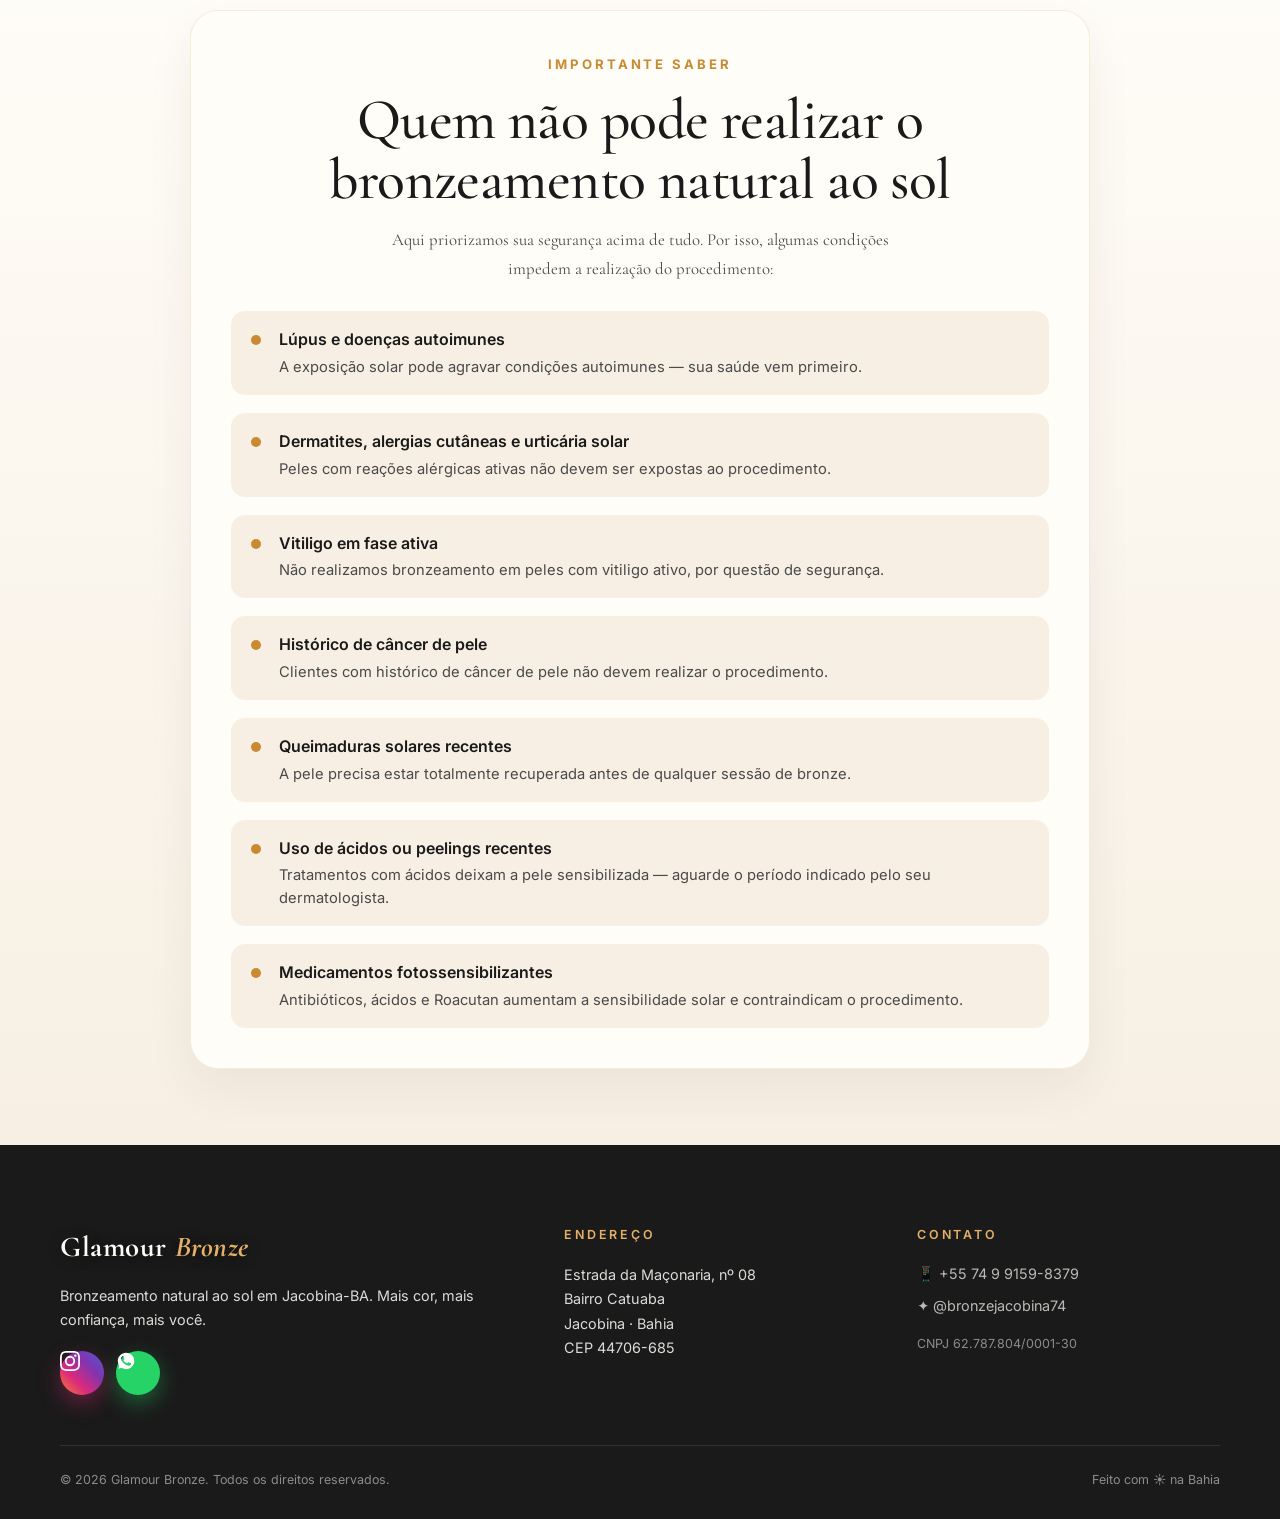
==== commit d5a1e291: "feat: fotos café 12.11.15(1) e planta+piscina na galeria" ====
--- a/index.html
+++ b/index.html
@@ -123,8 +123,8 @@
       <div class="label">Café da manhã incluso</div>
     </div>
     <div class="tile t5">
-      <img src="img/petiscos-espaco.jpeg" alt="Café da manhã Glamour Bronze" loading="lazy" />
-      <div class="label">Frutas e petiscos no café</div>
+      <img src="img/cafe-mesa.jpeg" alt="Frutas frescas Glamour Bronze" loading="lazy" />
+      <div class="label">Frutas frescas para você</div>
     </div>
     <div class="tile t6">
       <img src="img/piscina-espaco.jpeg" alt="Piscina Glamour Bronze" loading="lazy" />
@@ -135,8 +135,8 @@
       <div class="label">Bronze à beira da piscina</div>
     </div>
     <div class="tile t8">
-      <img src="img/jardim-piscina.jpeg" alt="Ambiente ao ar livre" loading="lazy" />
-      <div class="label">Ambiente ao ar livre</div>
+      <img src="img/cafe-area2.jpeg" alt="Espaço Glamour Bronze" loading="lazy" />
+      <div class="label">Espaço ao ar livre</div>
     </div>
   </div>
 </section>
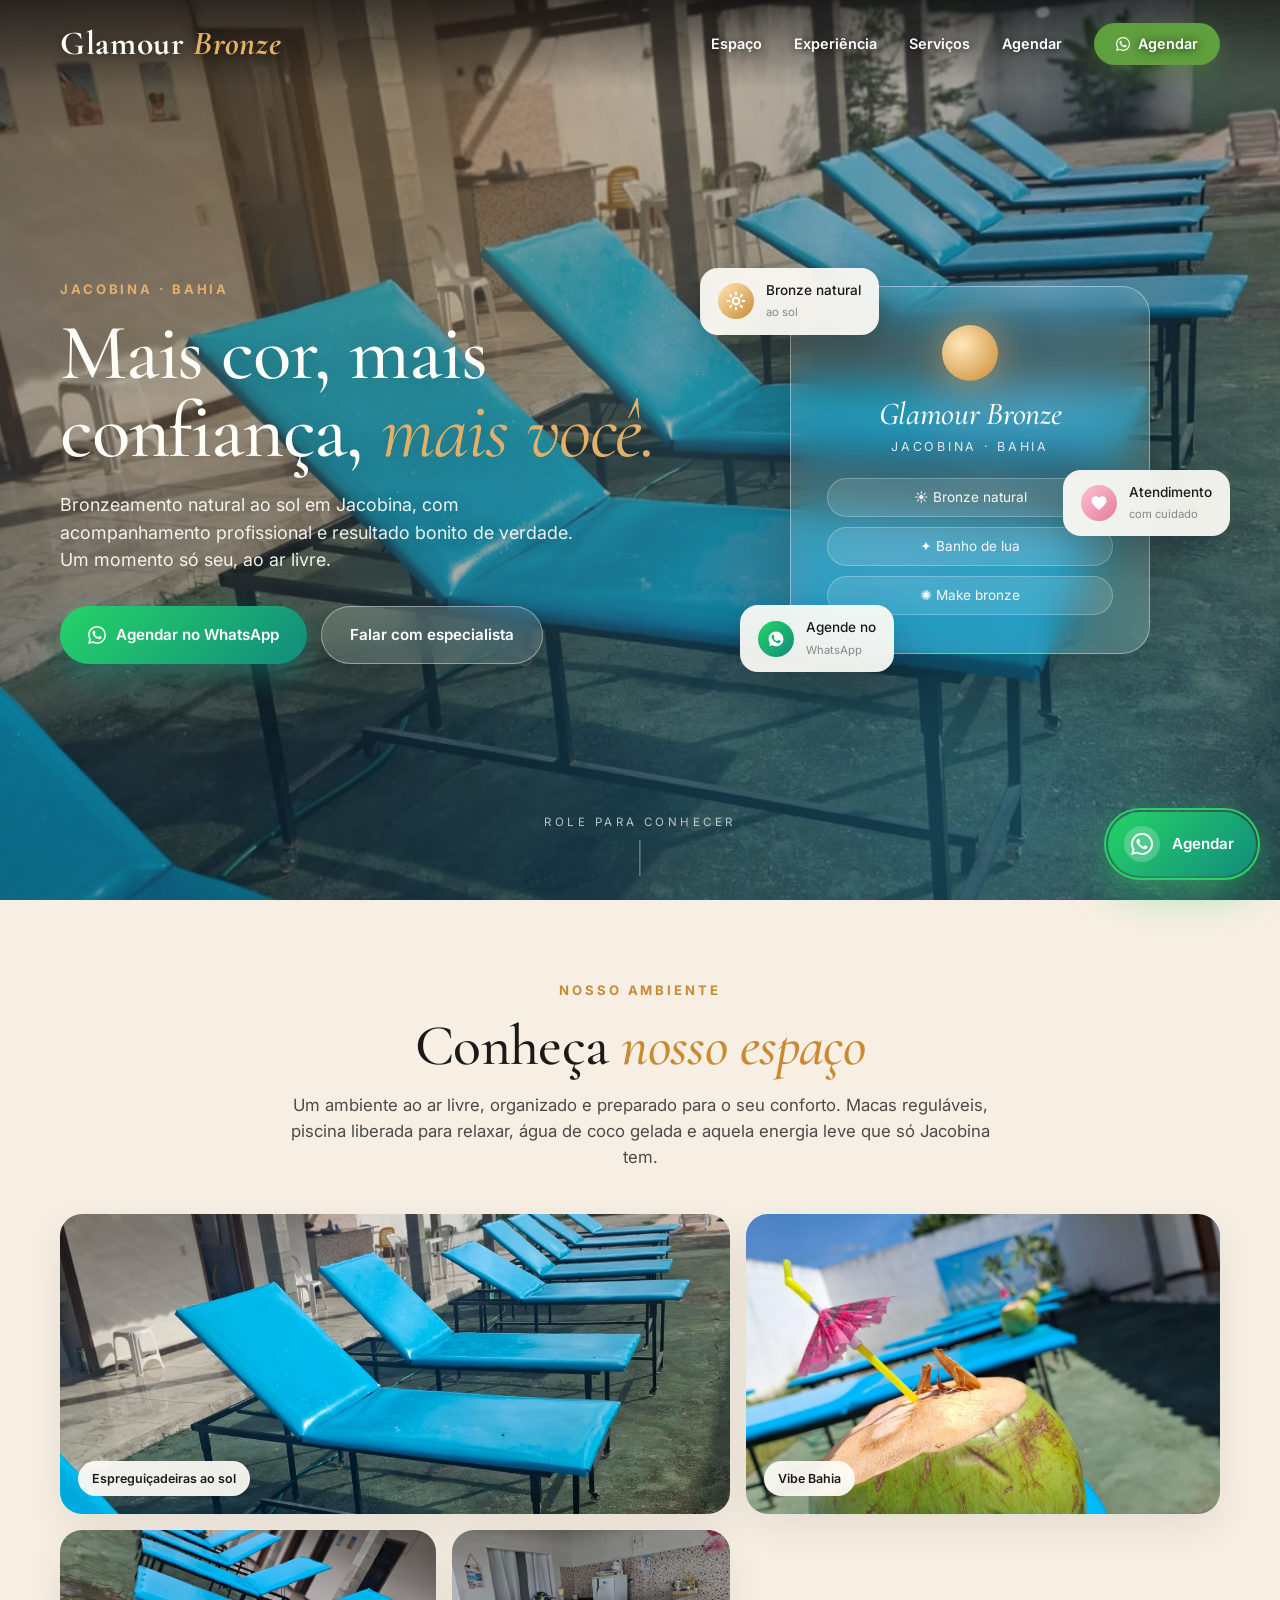
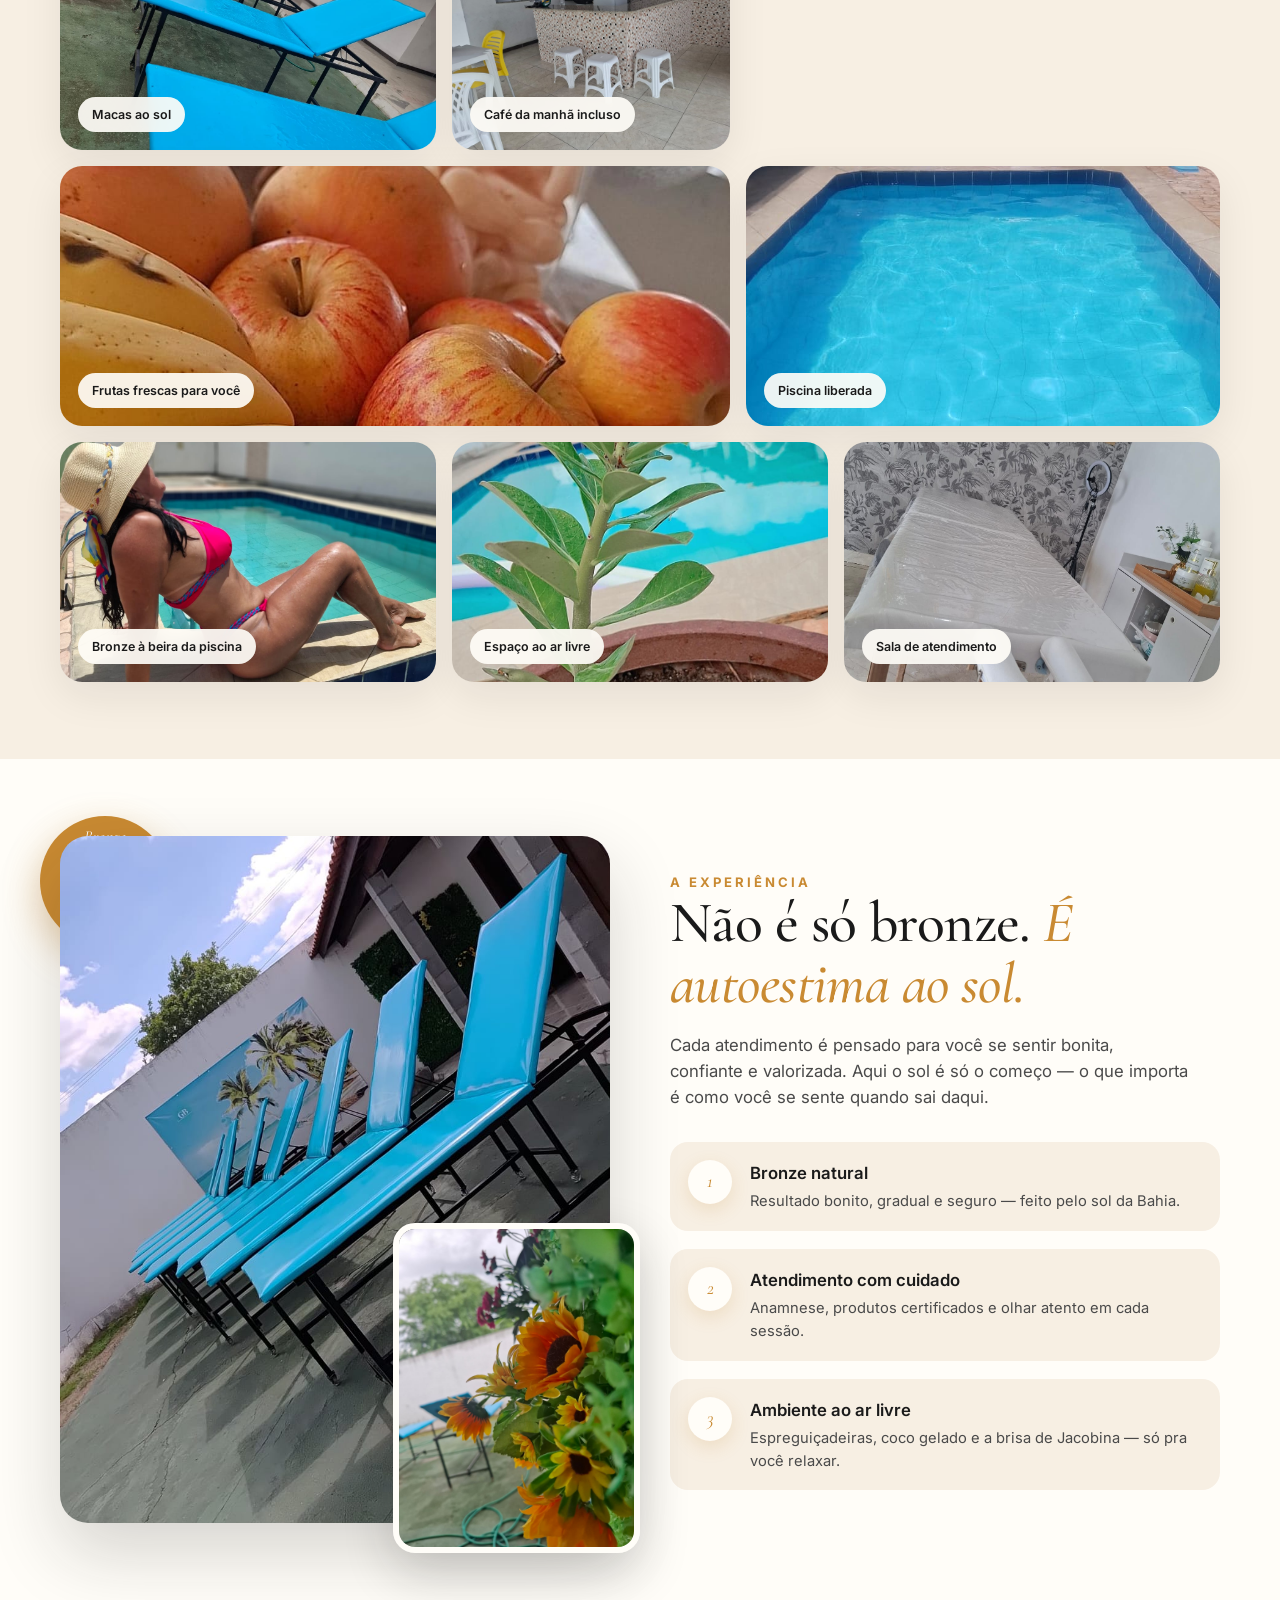
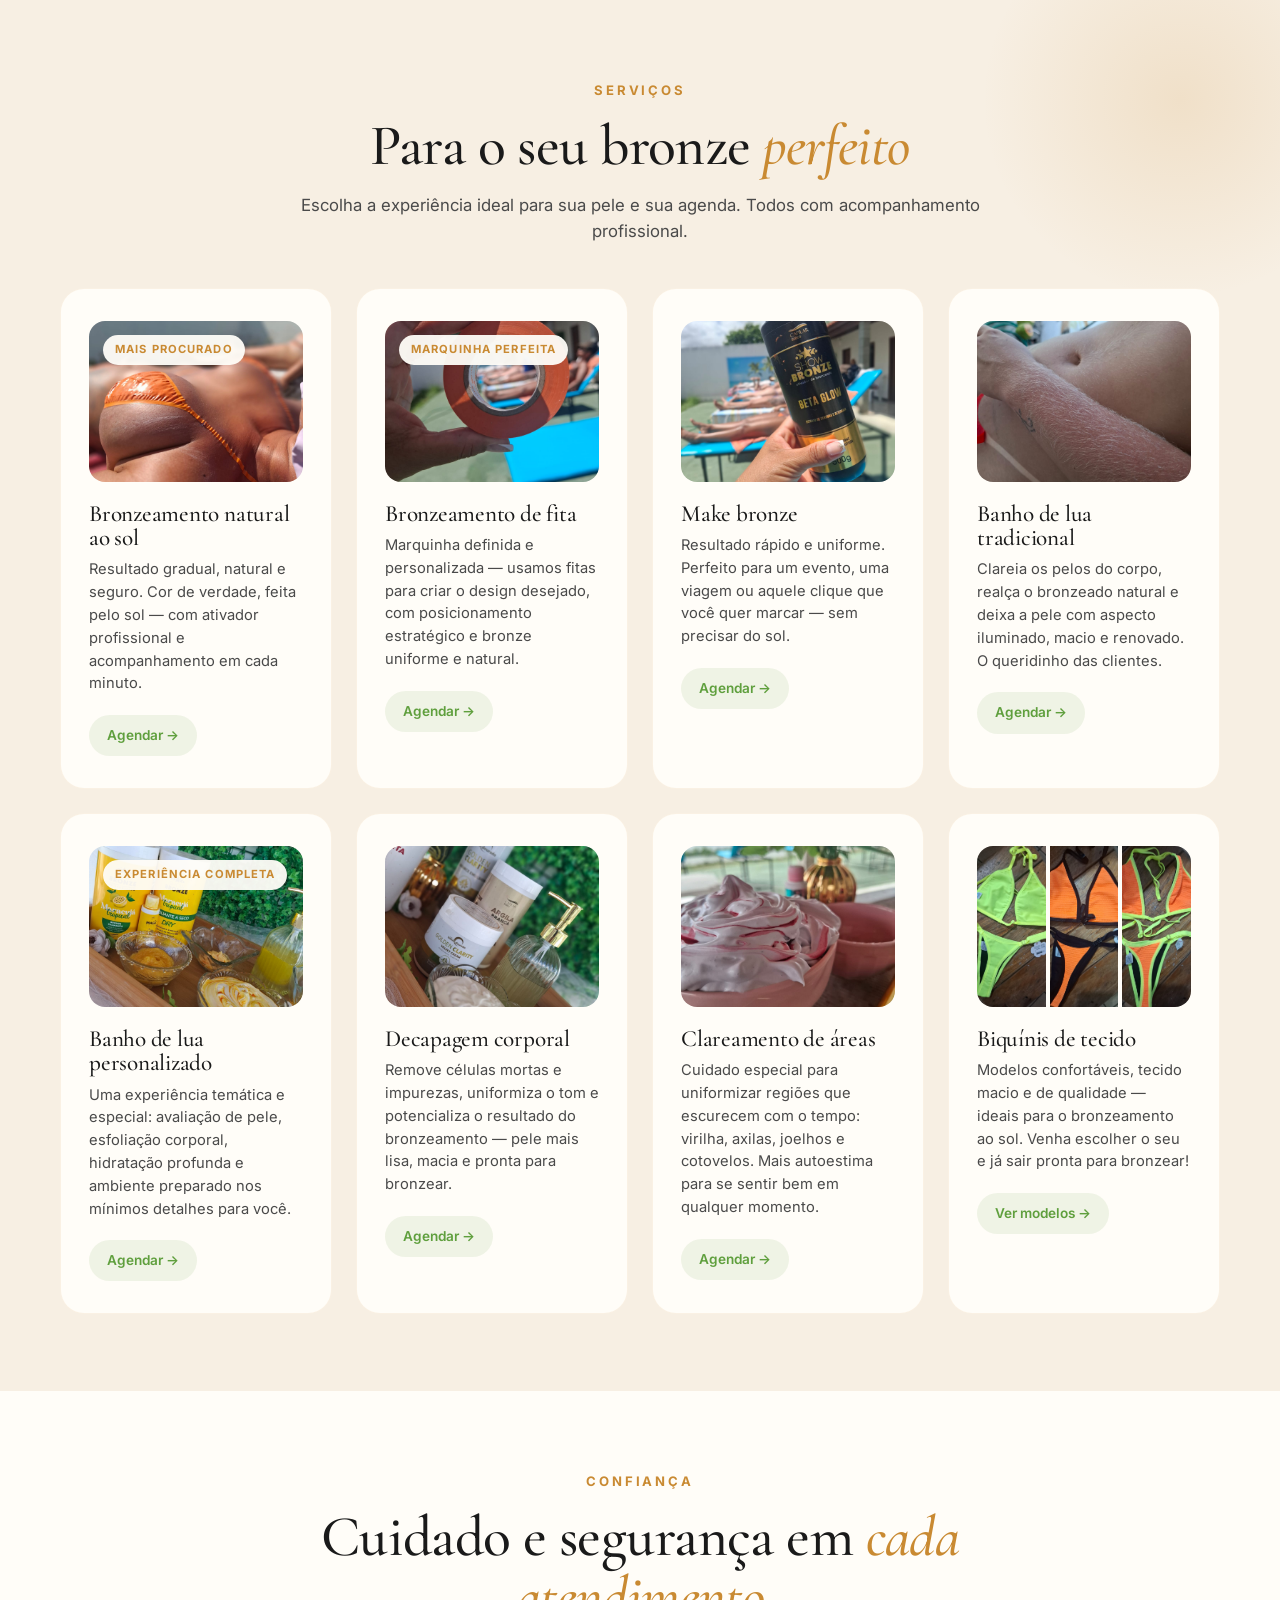
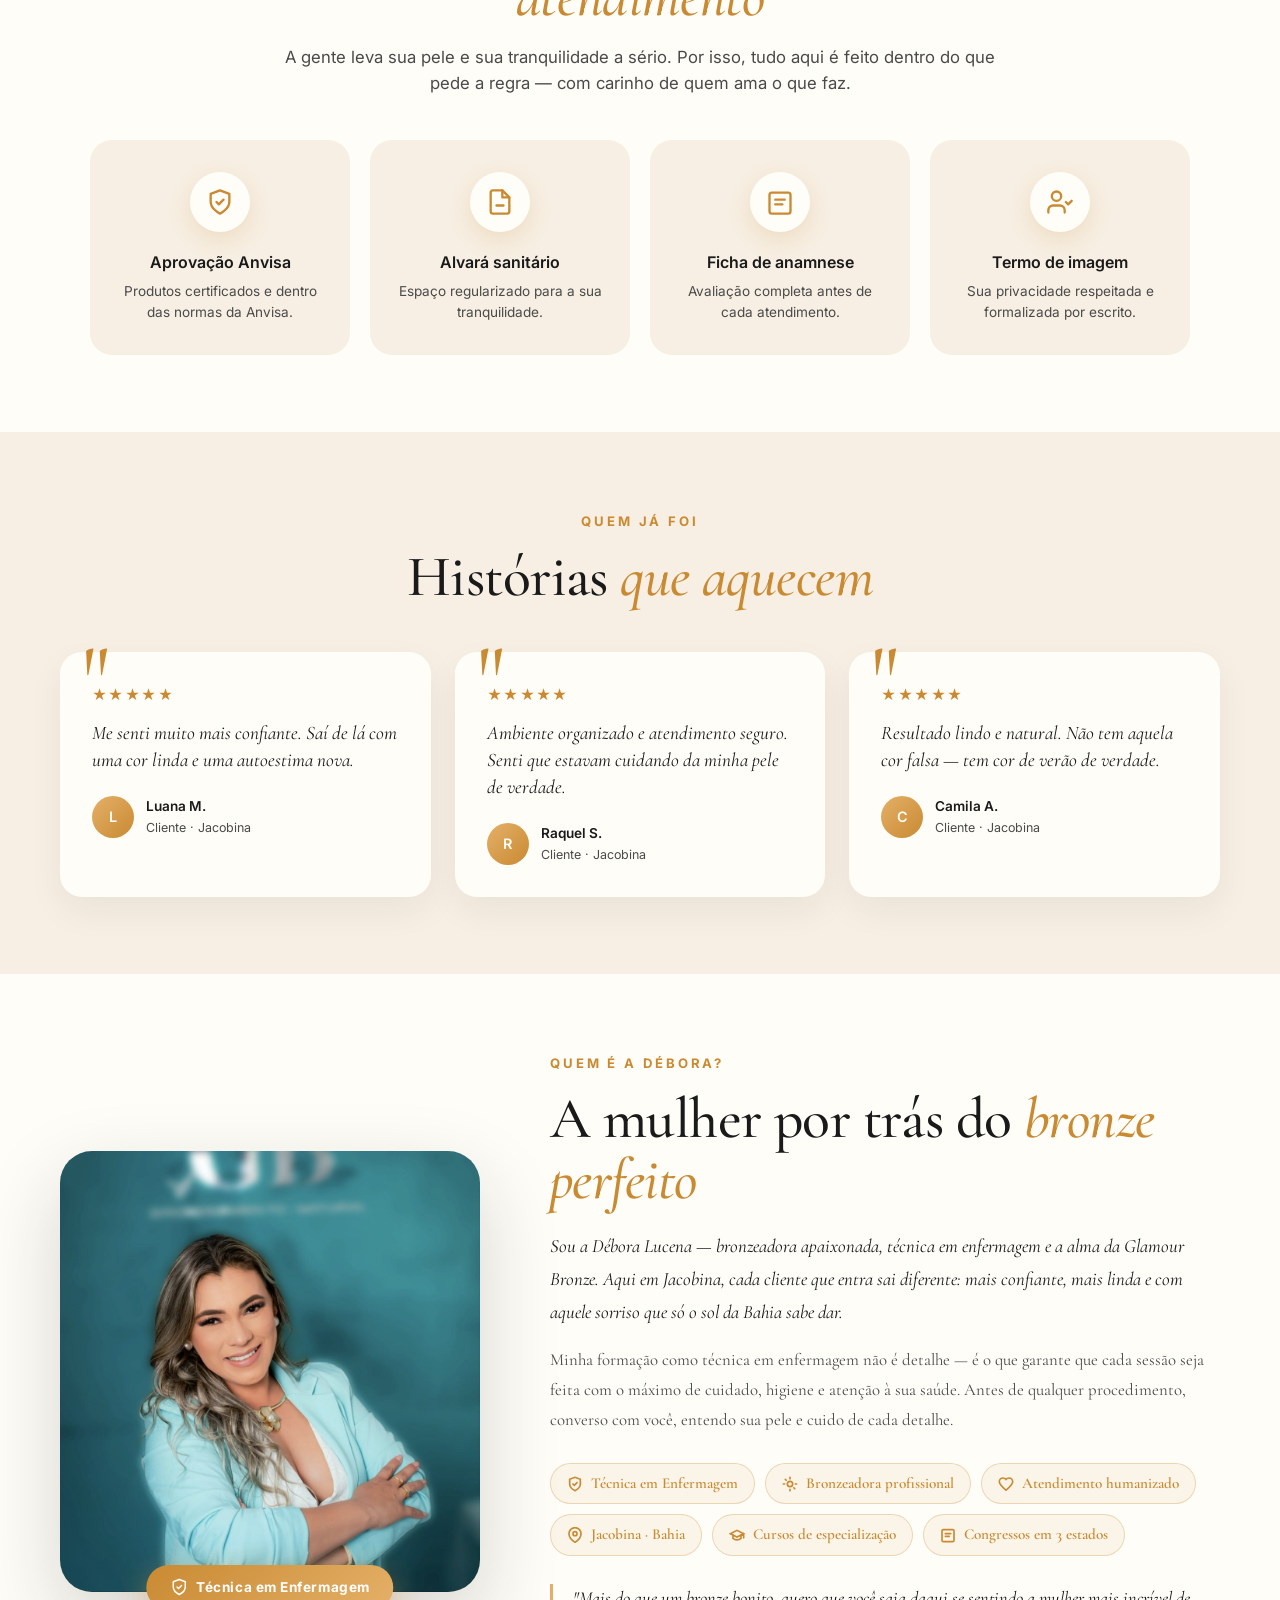
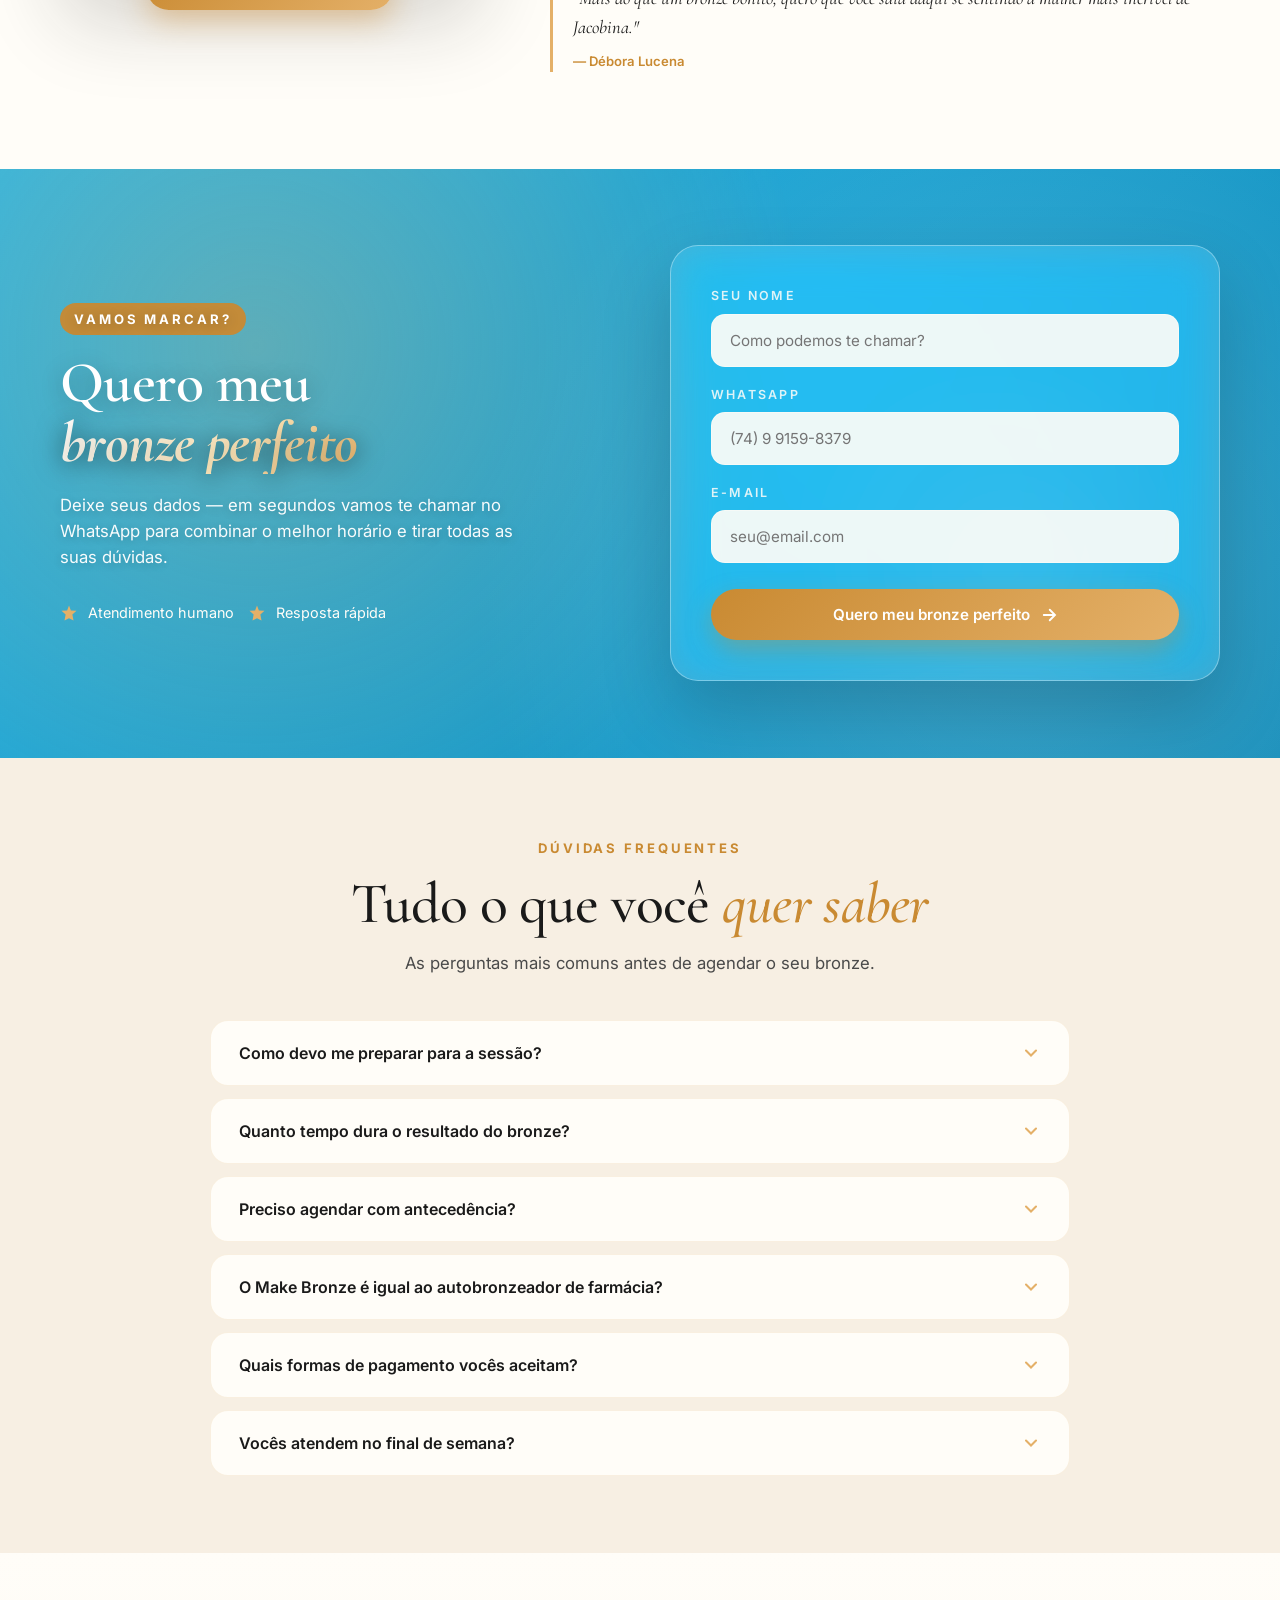
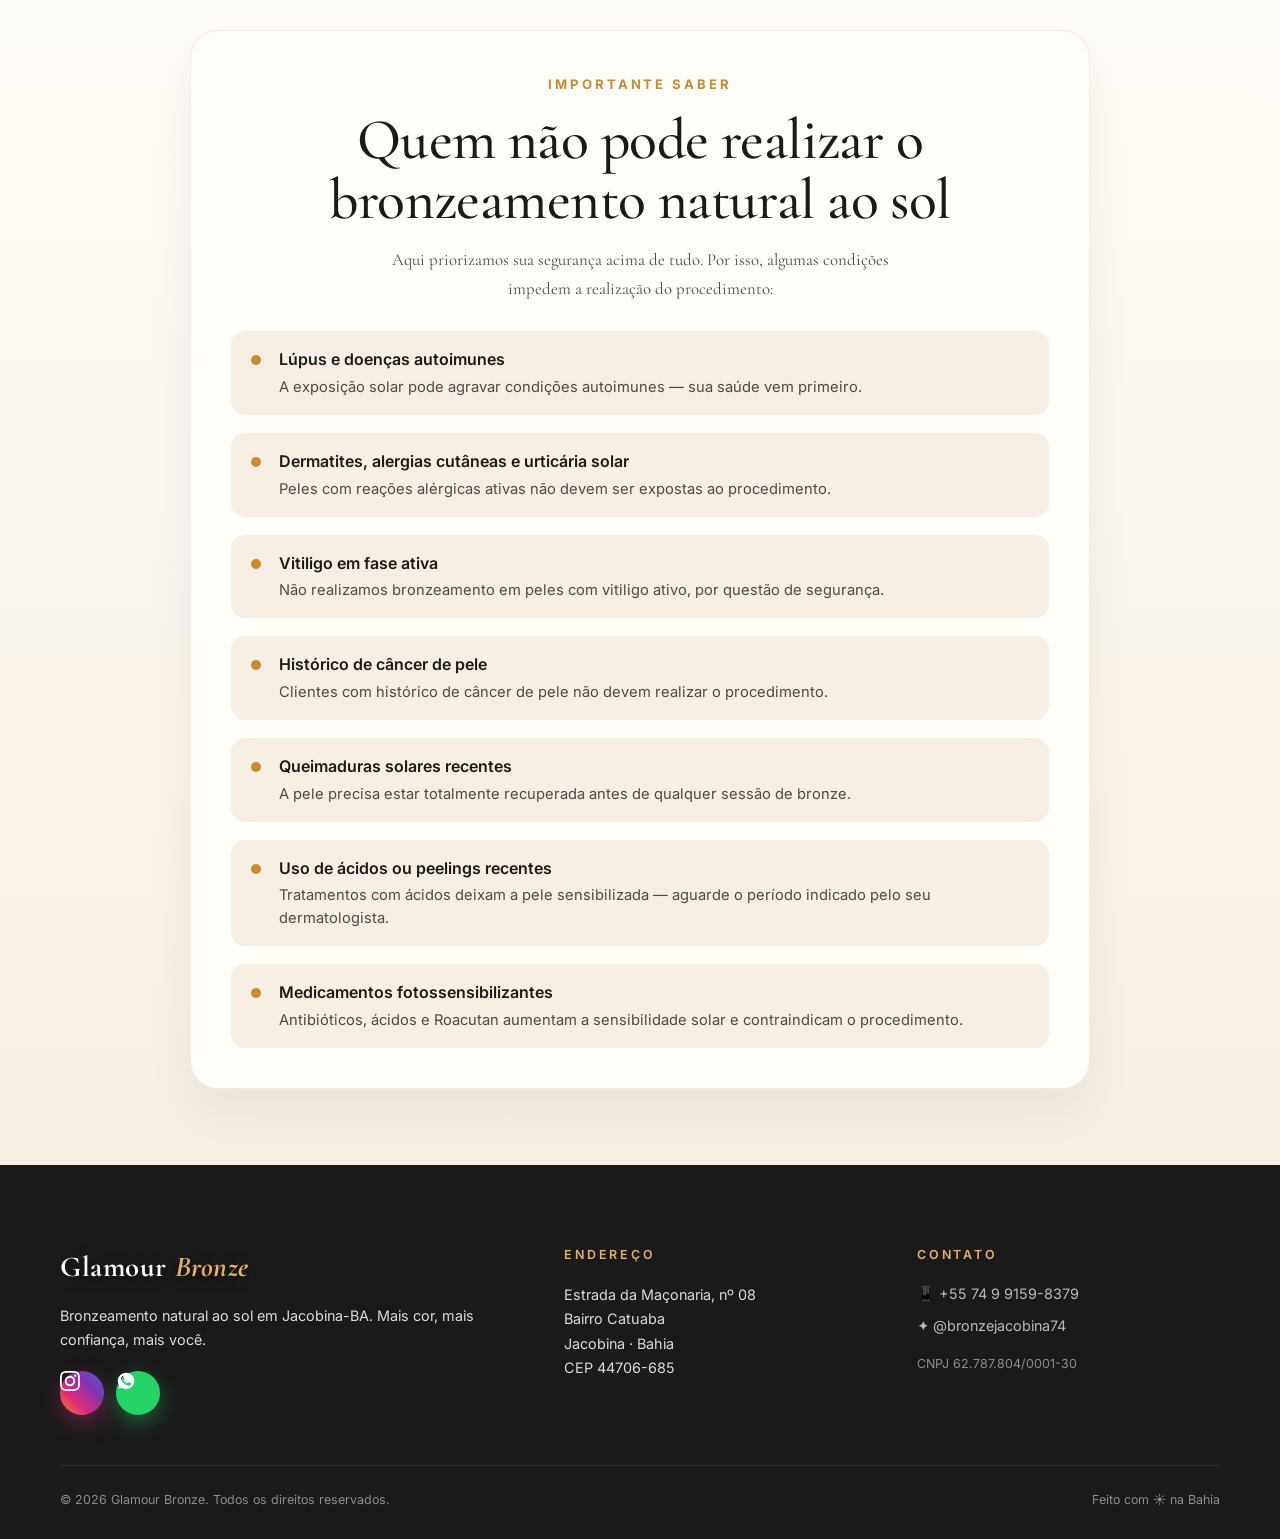
==== commit 97fb9caa: "feat: foto sala atendimento na galeria" ====
--- a/index.html
+++ b/index.html
@@ -138,6 +138,10 @@
       <img src="img/cafe-area2.jpeg" alt="Espaço Glamour Bronze" loading="lazy" />
       <div class="label">Espaço ao ar livre</div>
     </div>
+    <div class="tile t9">
+      <img src="img/sala-atendimento-maca.jpeg" alt="Sala de atendimento Glamour Bronze" loading="lazy" />
+      <div class="label">Sala de atendimento</div>
+    </div>
   </div>
 </section>
 
--- a/styles.css
+++ b/styles.css
@@ -332,8 +332,9 @@
 .tile.t4 { grid-column: span 3; height: 220px; }
 .tile.t5 { grid-column: span 7; height: 260px; }
 .tile.t6 { grid-column: span 5; height: 260px; }
-.tile.t7 { grid-column: span 5; height: 220px; }
-.tile.t8 { grid-column: span 7; height: 220px; }
+.tile.t7 { grid-column: span 4; height: 240px; }
+.tile.t8 { grid-column: span 4; height: 240px; }
+.tile.t9 { grid-column: span 4; height: 240px; }
 @media (max-width: 800px) {
   .tile { grid-column: span 12 !important; height: 240px !important; grid-row: auto !important; }
 }
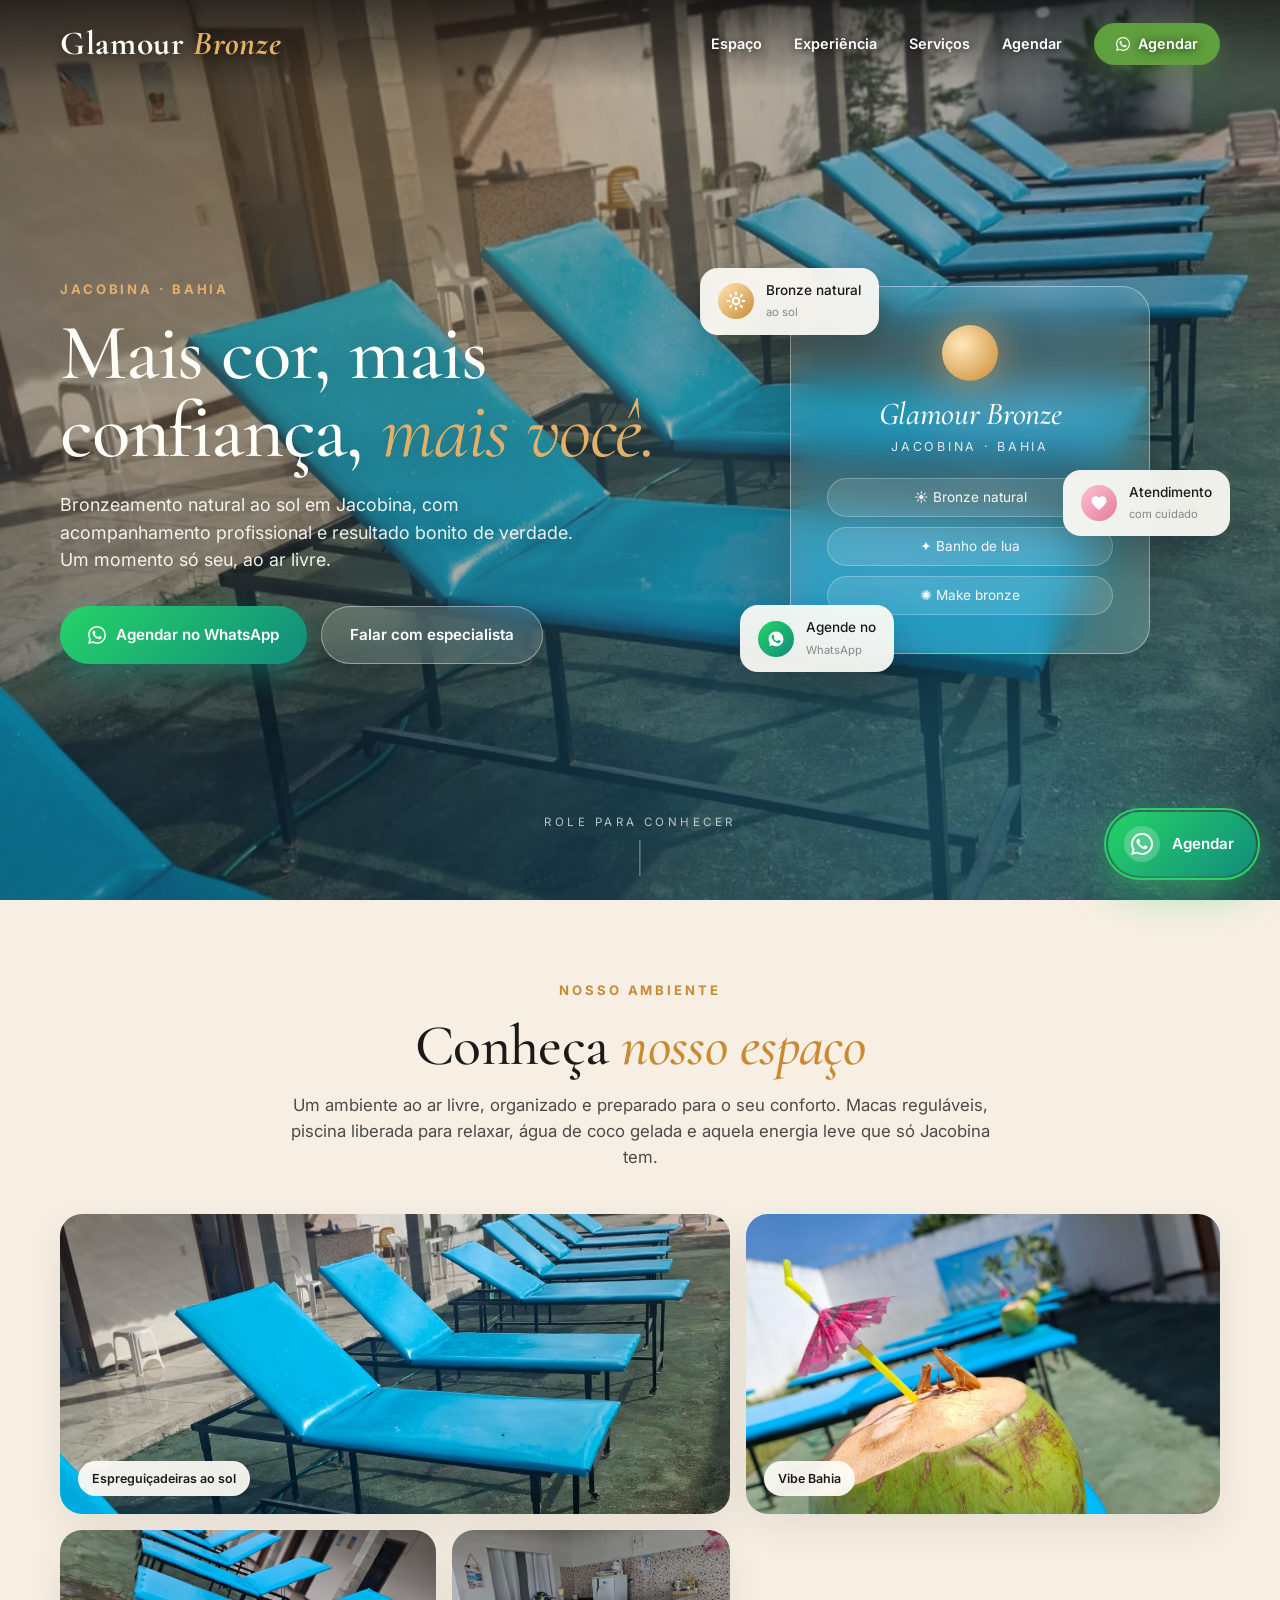
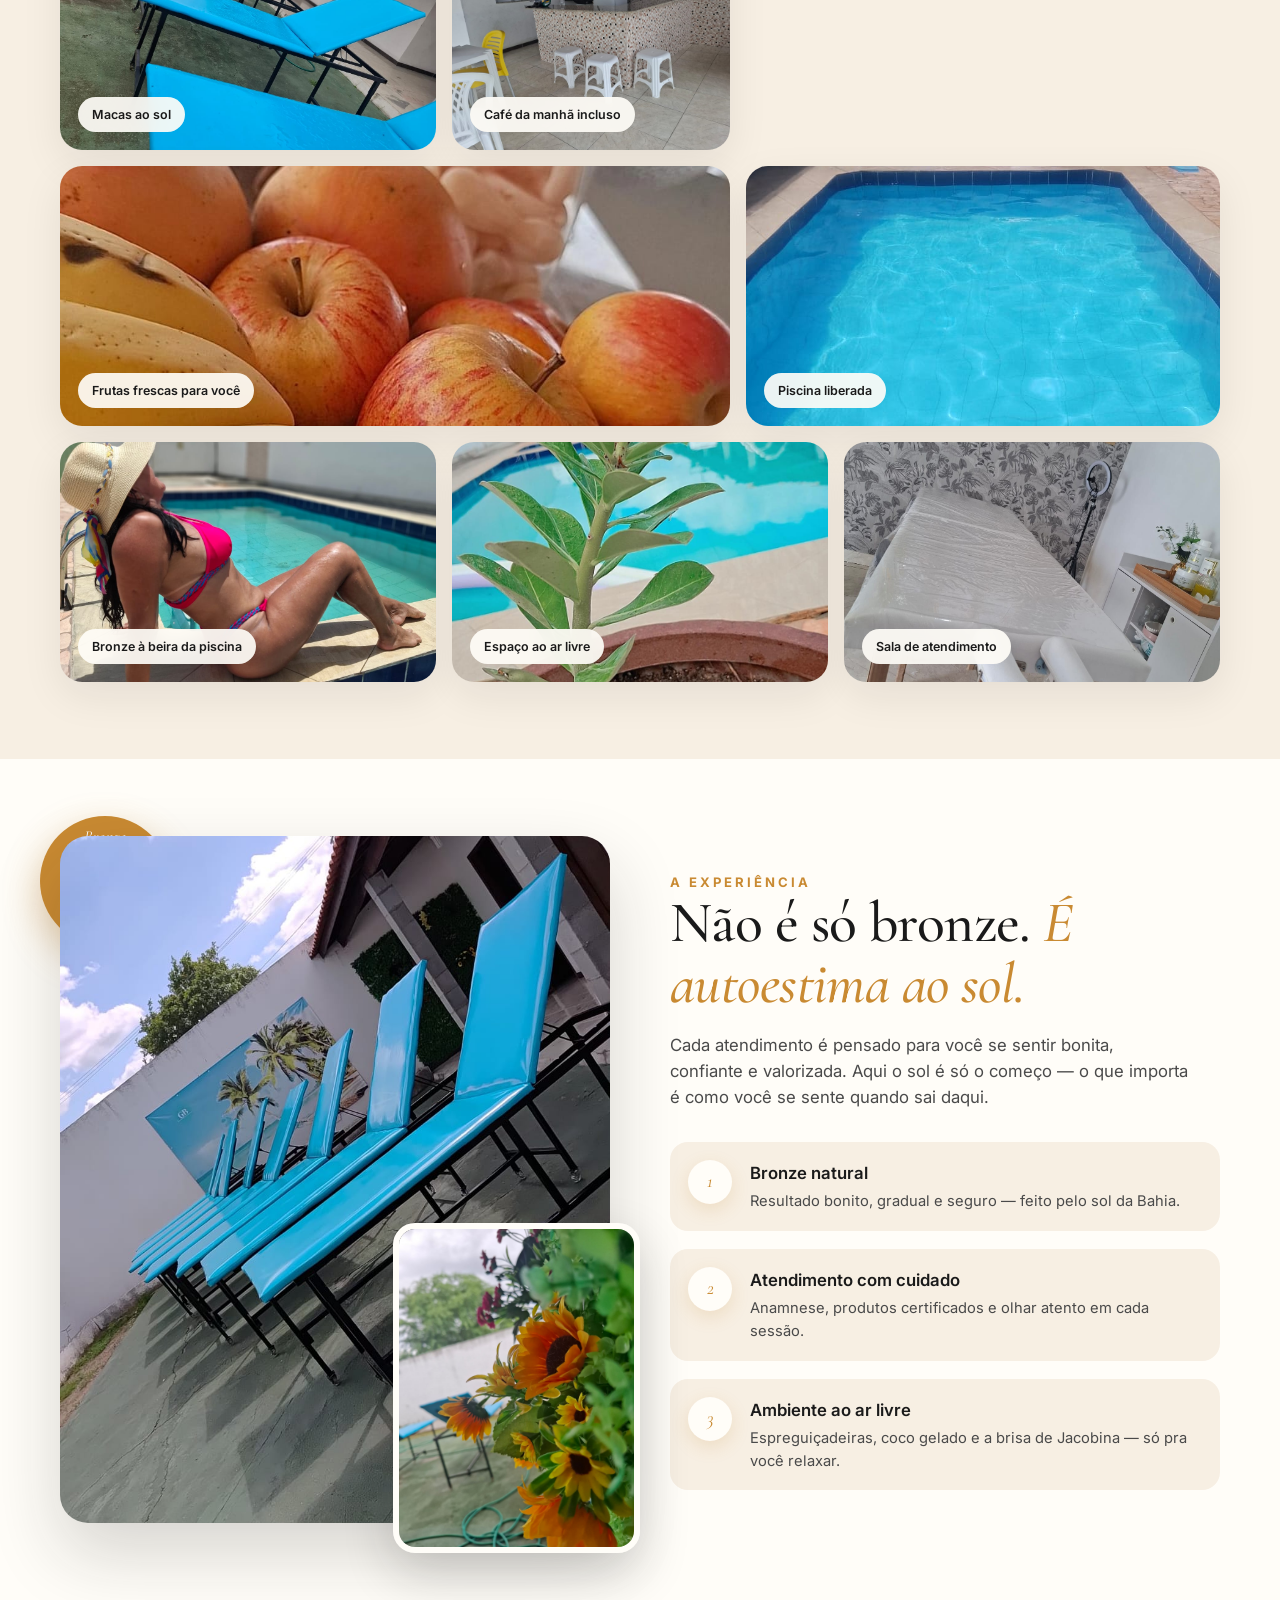
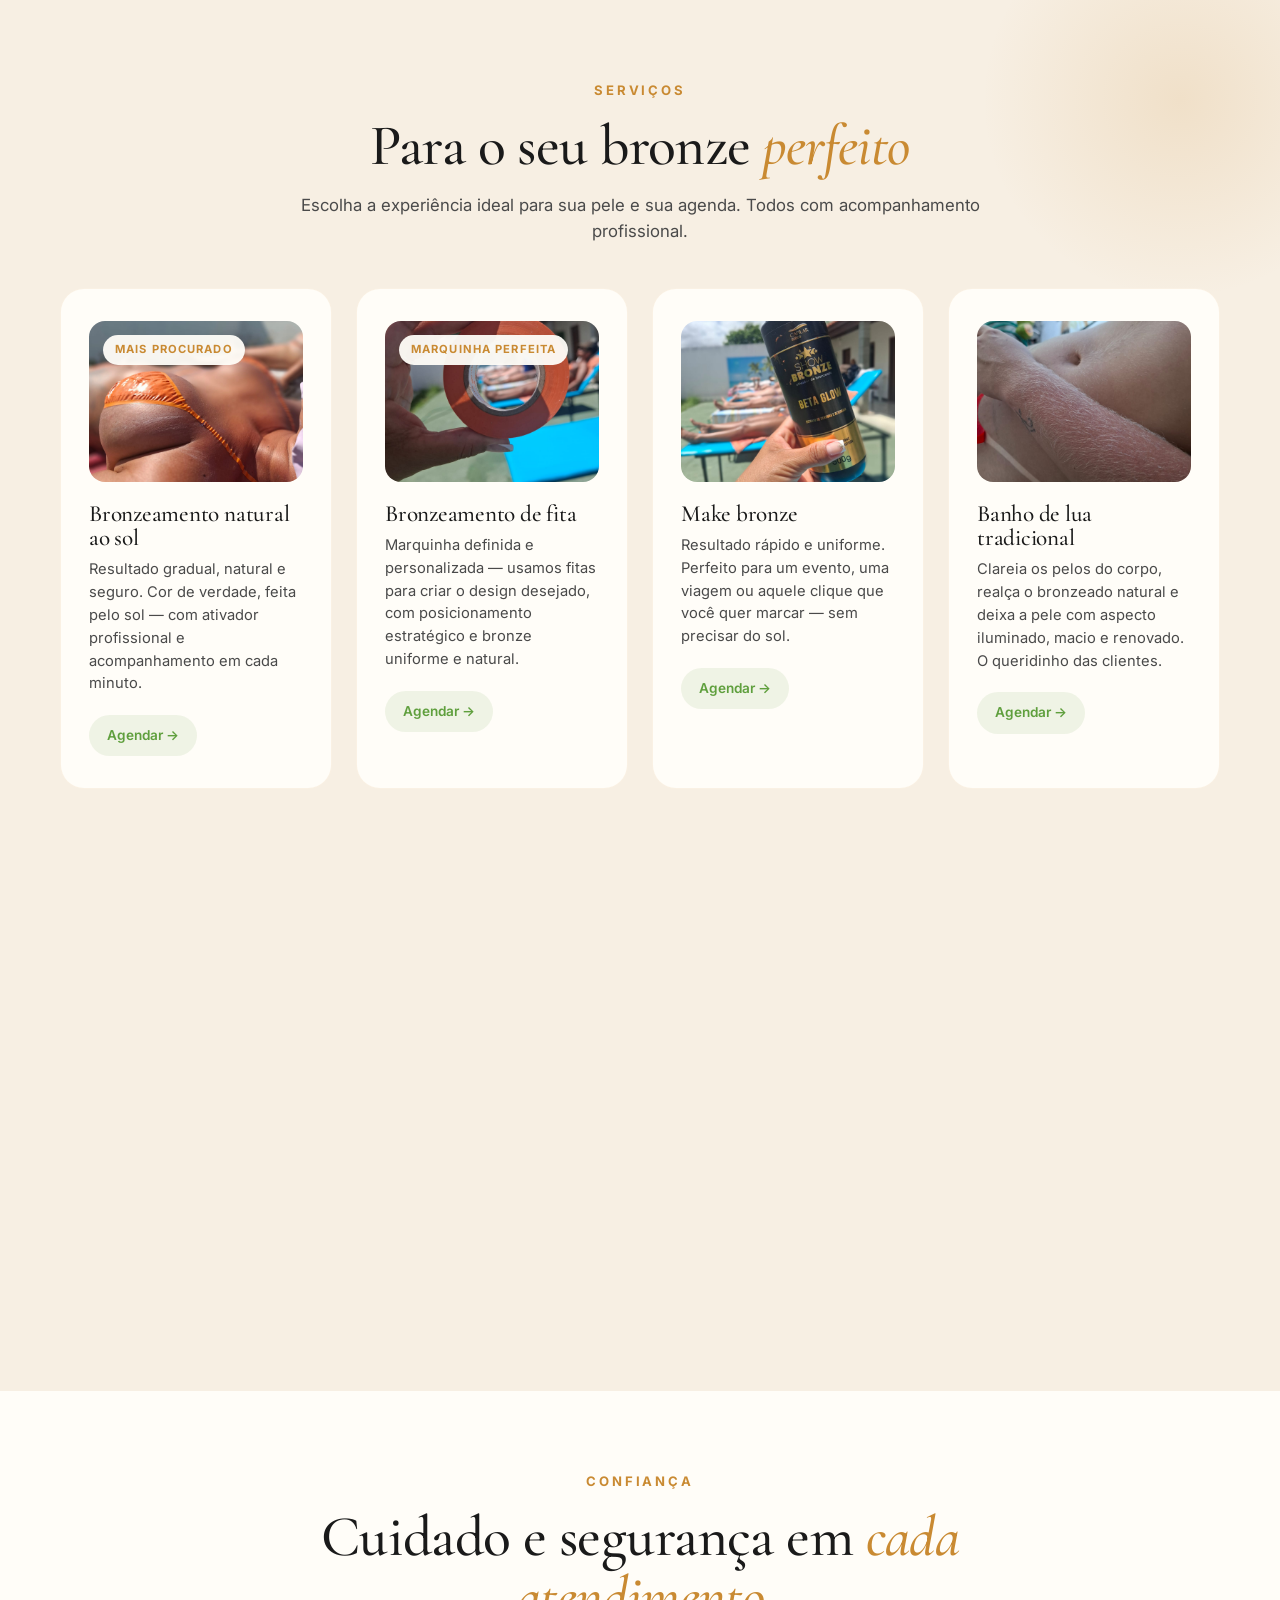
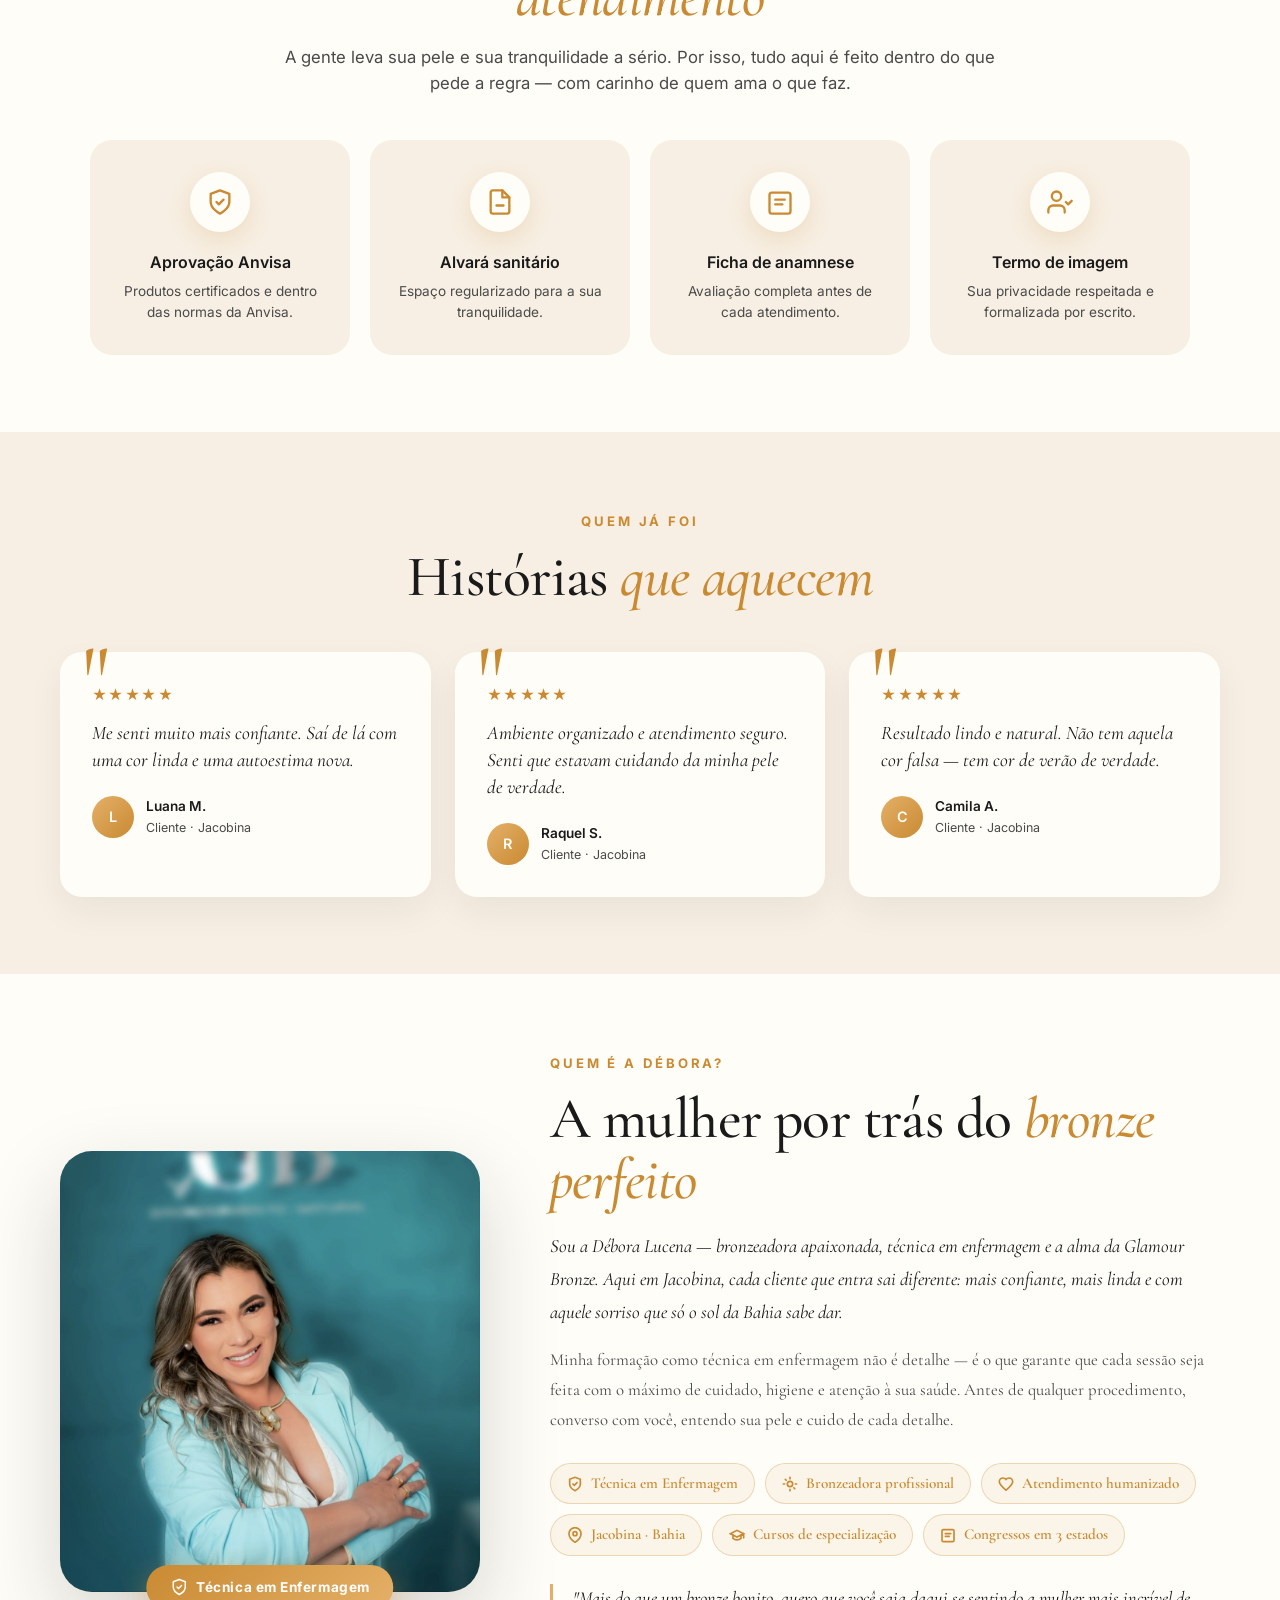
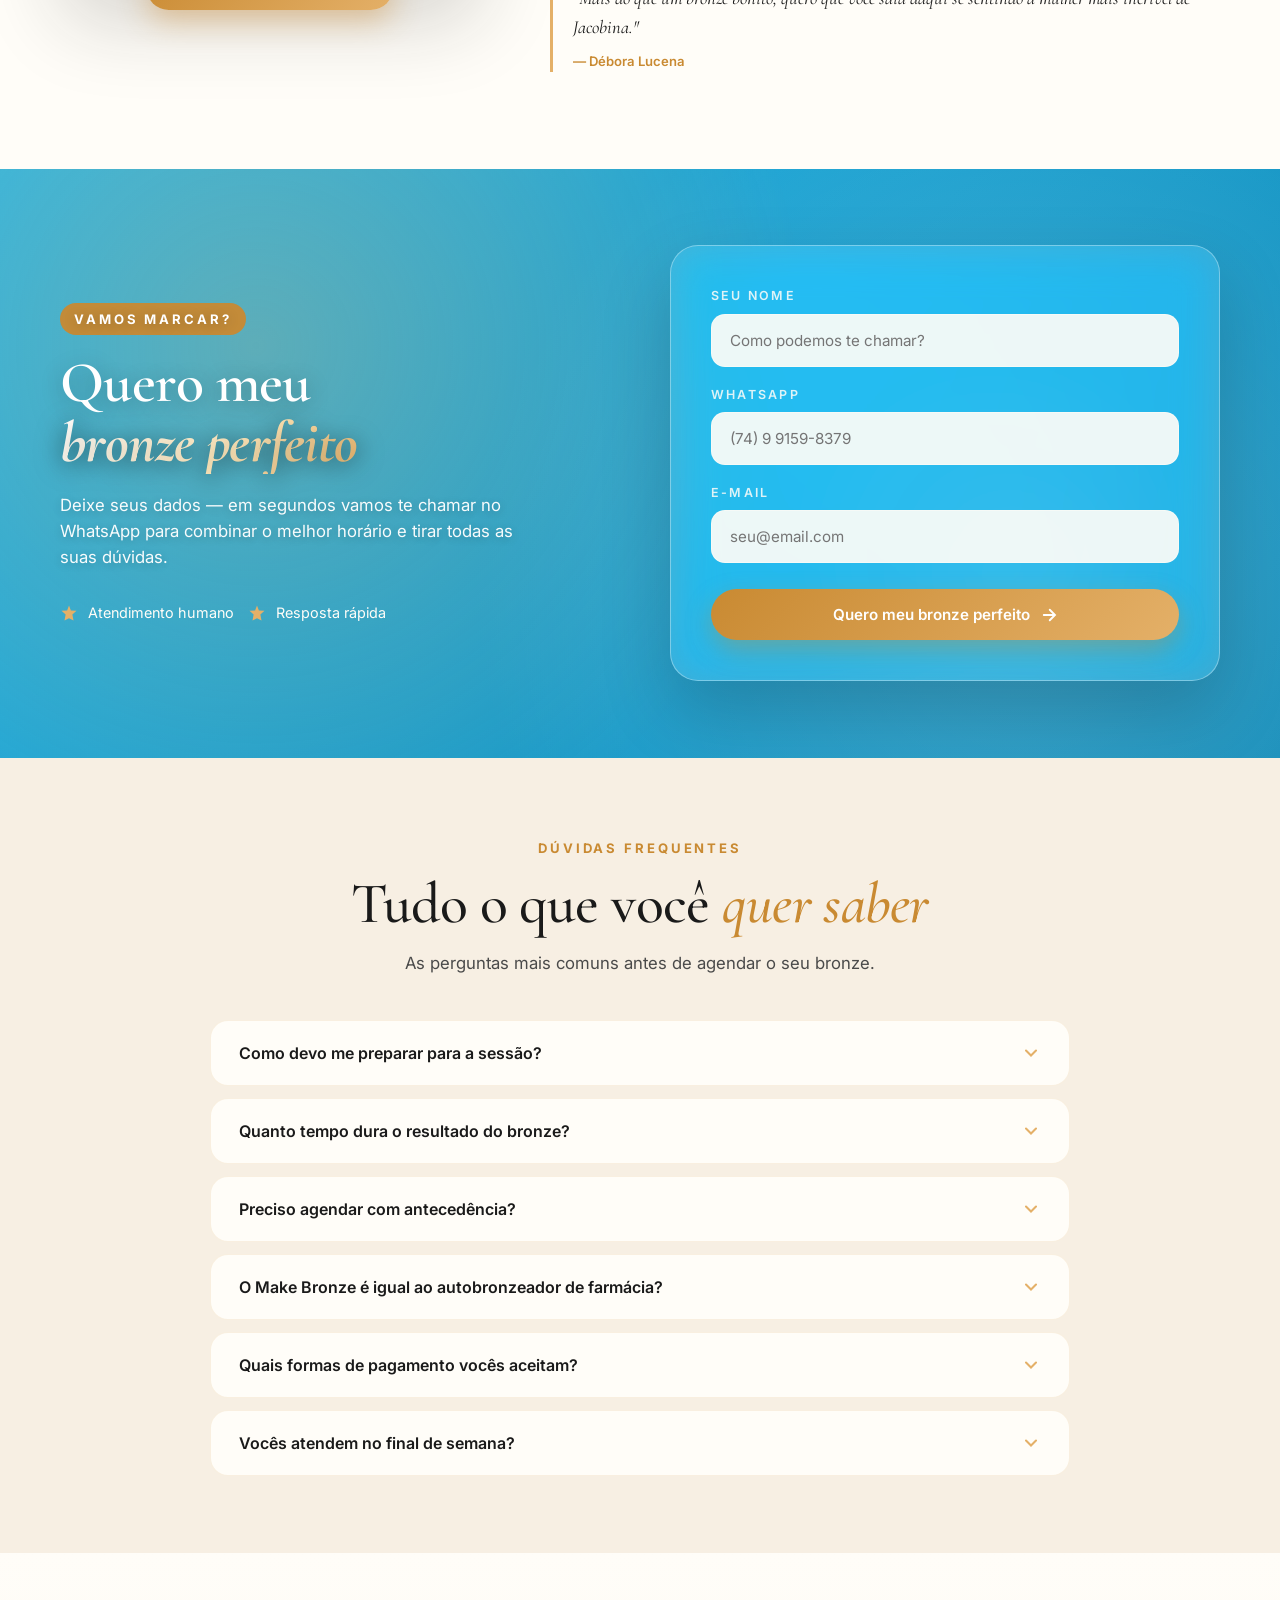
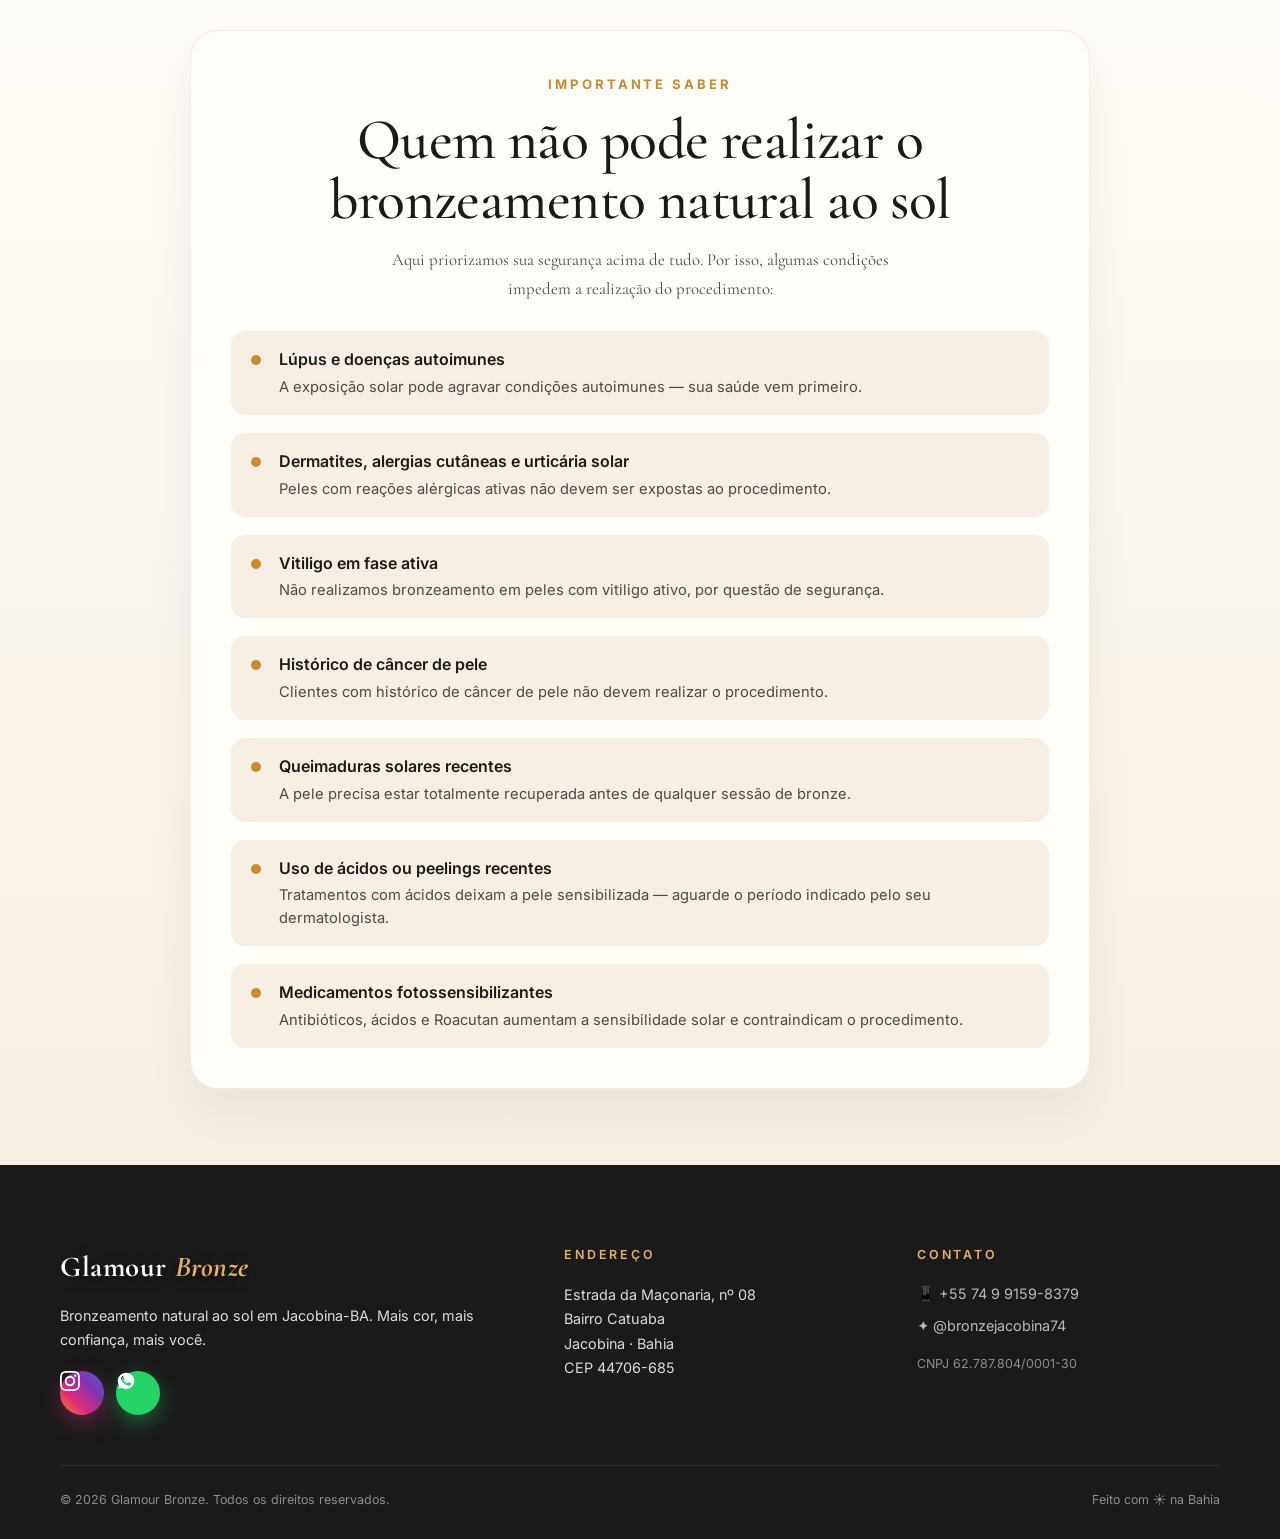
==== commit d2fd3b7e: "feat: instalar GTM-WX8D27XV + OG tags + dataLayer lead_form_submit" ====
--- a/index.html
+++ b/index.html
@@ -8,6 +8,20 @@
 <link rel="preconnect" href="https://fonts.googleapis.com" />
 <link rel="preconnect" href="https://fonts.gstatic.com" crossorigin />
 <link href="https://fonts.googleapis.com/css2?family=Cormorant+Garamond:ital,wght@0,400;0,500;0,600;1,400;1,500&family=Inter:wght@400;500;600;700&display=swap" rel="stylesheet" />
+<!-- OG Tags -->
+<meta property="og:title" content="Glamour Bronze â Bronzeamento Natural ao Sol em Jacobina-BA" />
+<meta property="og:description" content="Bronzeamento natural ao sol em Jacobina-BA. Bronze natural, banho de lua, make bronze e peeling corporal. Ambiente ao ar livre, atendimento profissional." />
+<meta property="og:url" content="https://www.glamourbronze.com.br/" />
+<meta property="og:type" content="website" />
+<meta property="og:image" content="img/espreguicadeiras-hero.jpeg" />
+<link rel="canonical" href="https://www.glamourbronze.com.br/" />
+<!-- Google Tag Manager -->
+<script>(function(w,d,s,l,i){w[l]=w[l]||[];w[l].push({"gtm.start":
+new Date().getTime(),event:"gtm.js"});var f=d.getElementsByTagName(s)[0],
+j=d.createElement(s),dl=l!="dataLayer"?"&l="+l:"";j.async=true;j.src=
+"https://www.googletagmanager.com/gtm.js?id="+i+dl;f.parentNode.insertBefore(j,f);
+})(window,document,"script","dataLayer","GTM-WX8D27XV");</script>
+<!-- End Google Tag Manager -->
 <link rel="stylesheet" href="styles.css" />
 <template id="__bundler_thumbnail" data-bg-color="#29B6E6">
   <svg viewBox="0 0 1200 800" xmlns="http://www.w3.org/2000/svg">
@@ -21,6 +35,11 @@
 </template>
 </head>
 <body>
+<!-- Google Tag Manager (noscript) -->
+<noscript><iframe src="https://www.googletagmanager.com/ns.html?id=GTM-WX8D27XV"
+height="0" width="0" style="display:none;visibility:hidden"></iframe></noscript>
+<!-- End Google Tag Manager (noscript) -->
+
 
 <!-- ============ NAV ============ -->
 <nav class="nav" id="nav">
@@ -606,6 +625,14 @@
     } catch(_) {}
 
     document.getElementById('formSuccess').style.display = 'block';
+    // Tracking: dispara evento de lead para GTM
+    window.dataLayer = window.dataLayer || [];
+    window.dataLayer.push({
+      event: 'lead_form_submit',
+      value: 50,
+      currency: 'BRL',
+      form_id: 'contato'
+    });
     btn.style.display = 'none';
     const msg = `Olá, Glamour Bronze! ✨%0A%0AMeu nome é *${encodeURIComponent(nome)}*%0AWhatsApp: ${encodeURIComponent(whats)}%0AE-mail: ${encodeURIComponent(email)}%0A%0AQuero agendar meu bronze perfeito 🌞`;
     setTimeout(() => window.open(`https://wa.me/5574991598379?text=${msg}`, '_blank'), 800);
